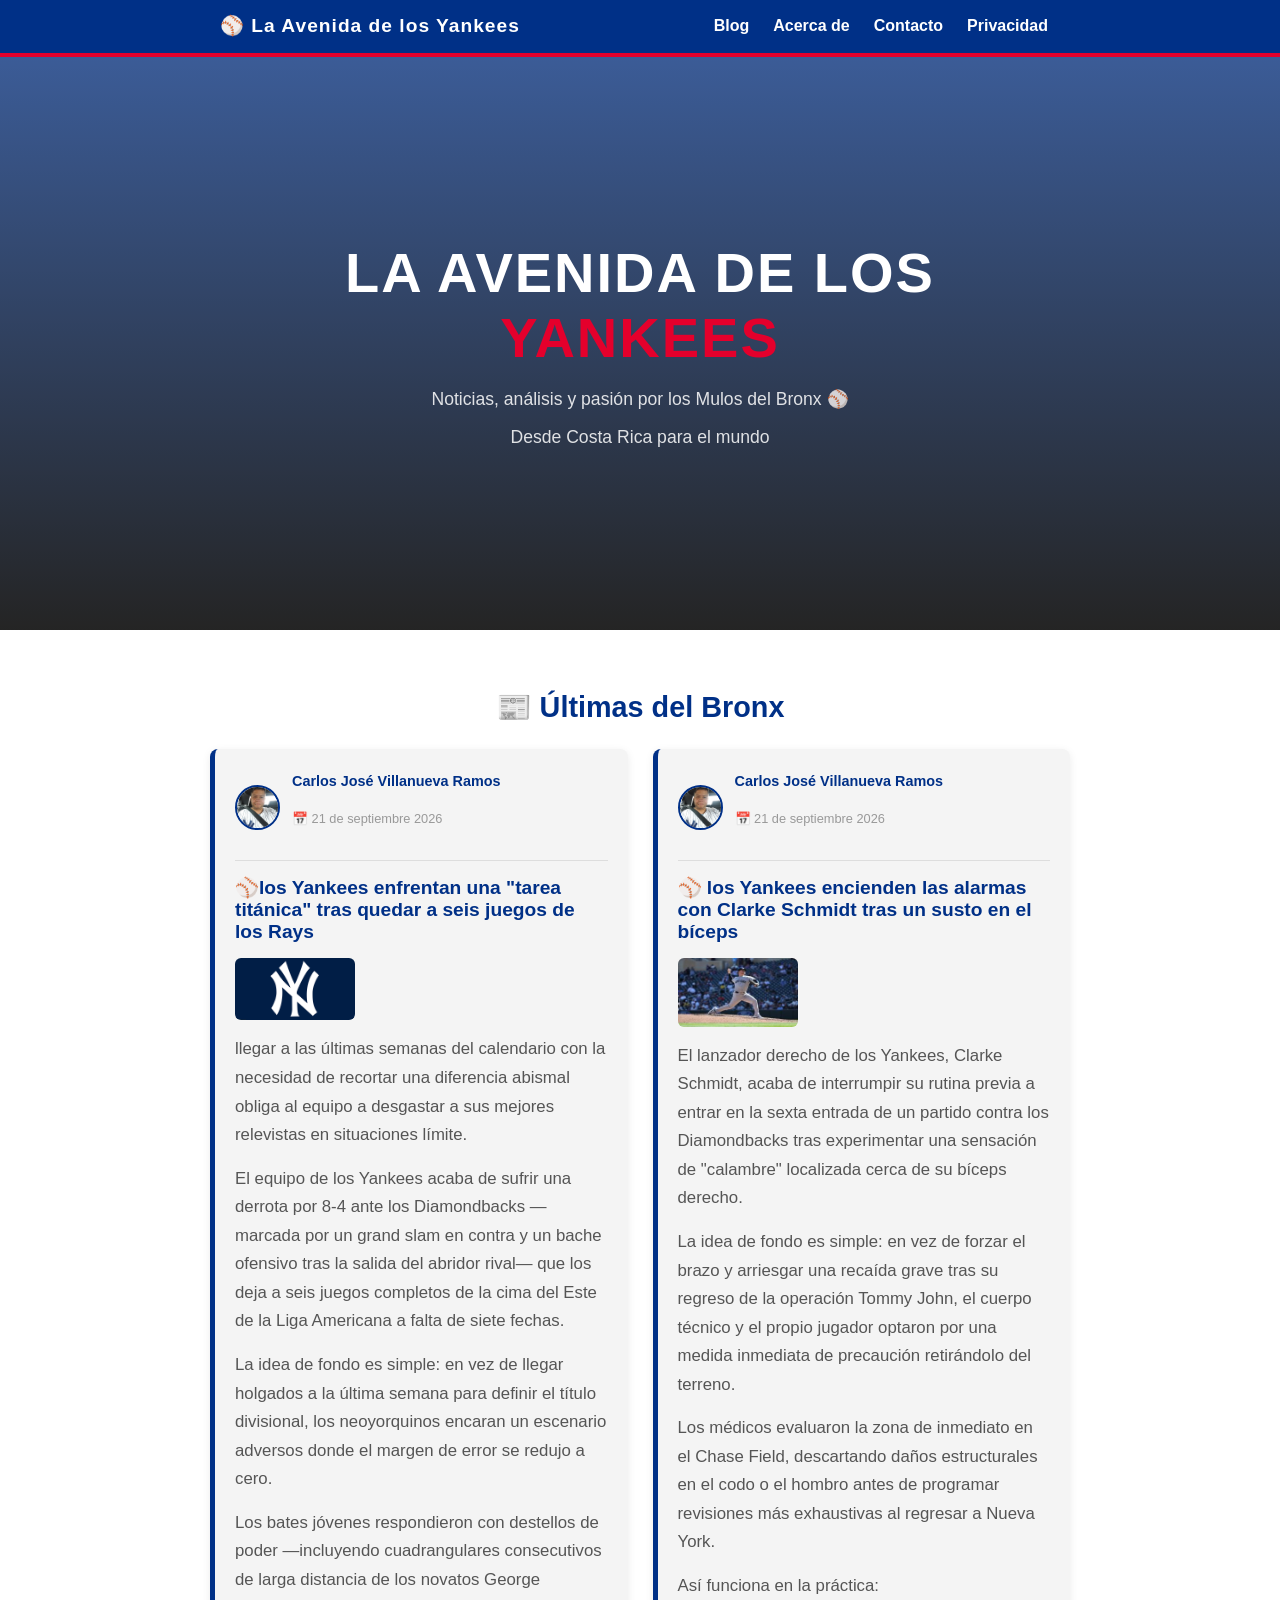
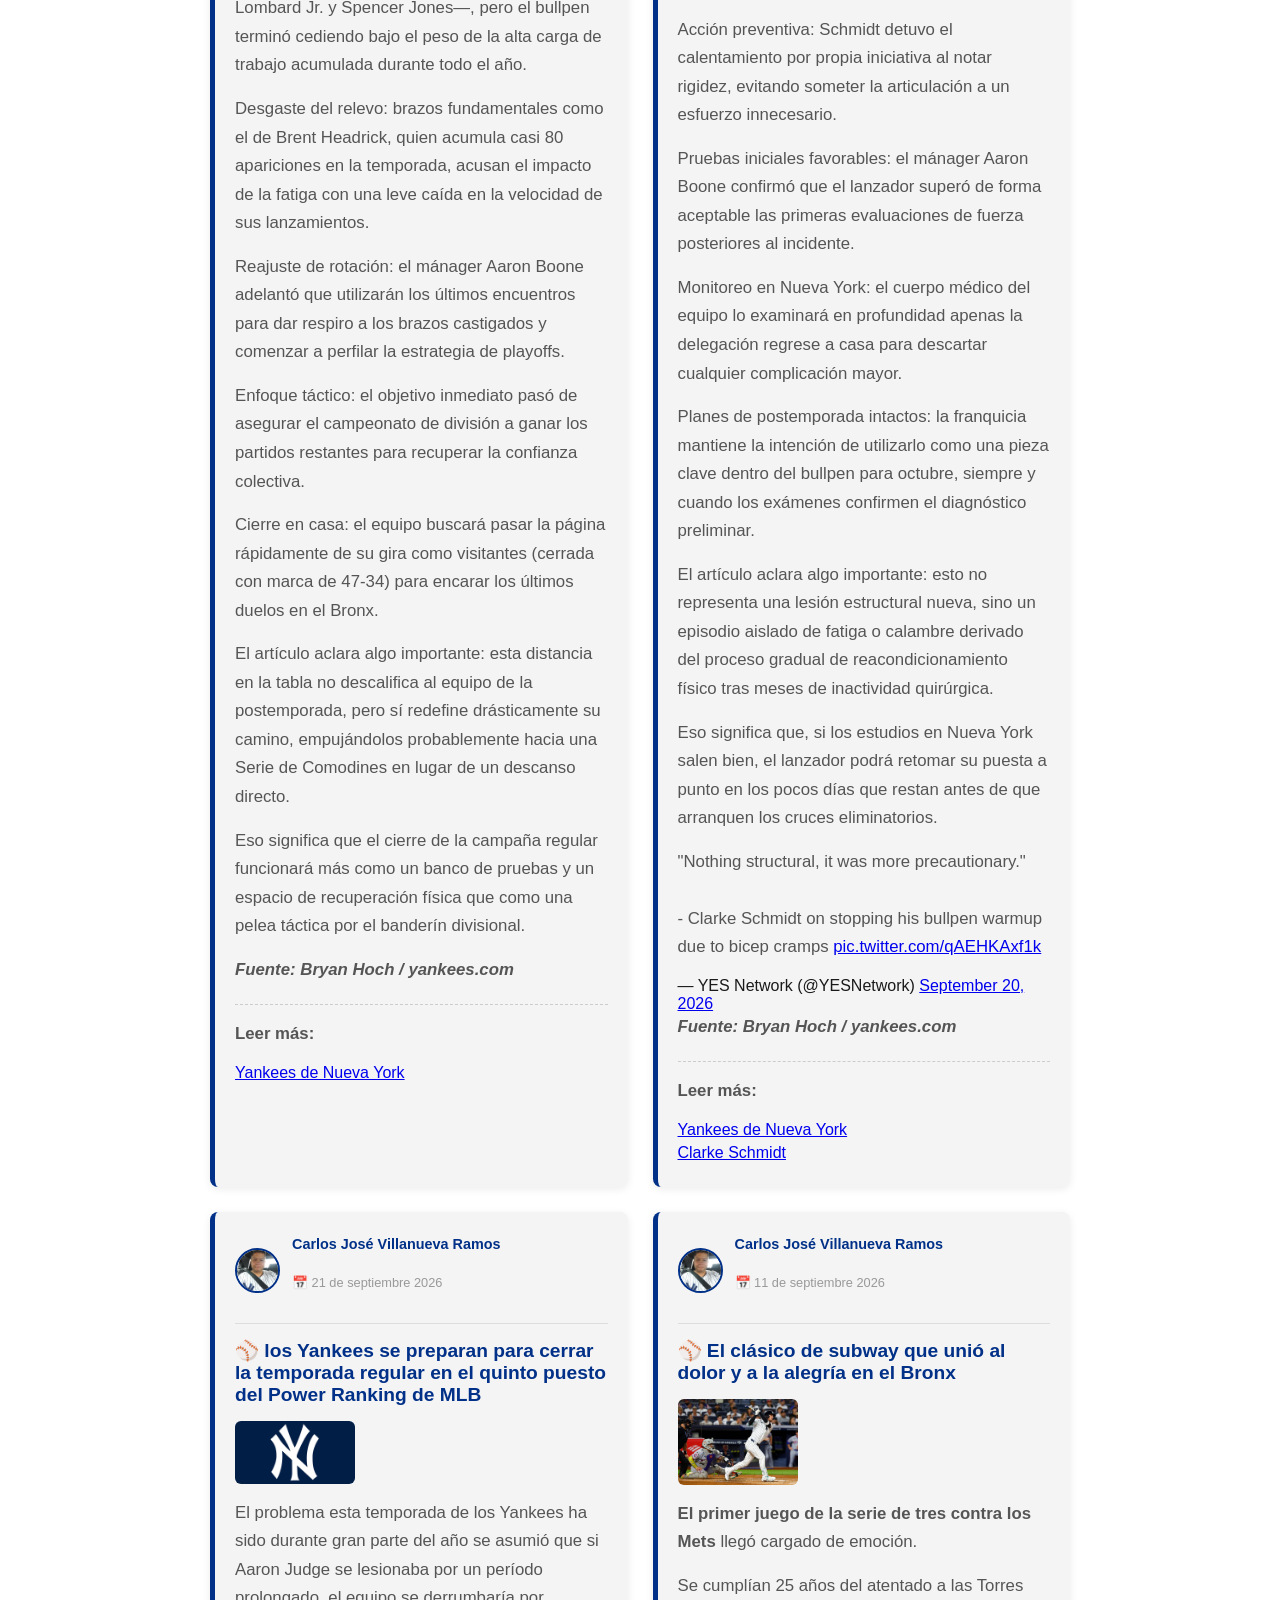
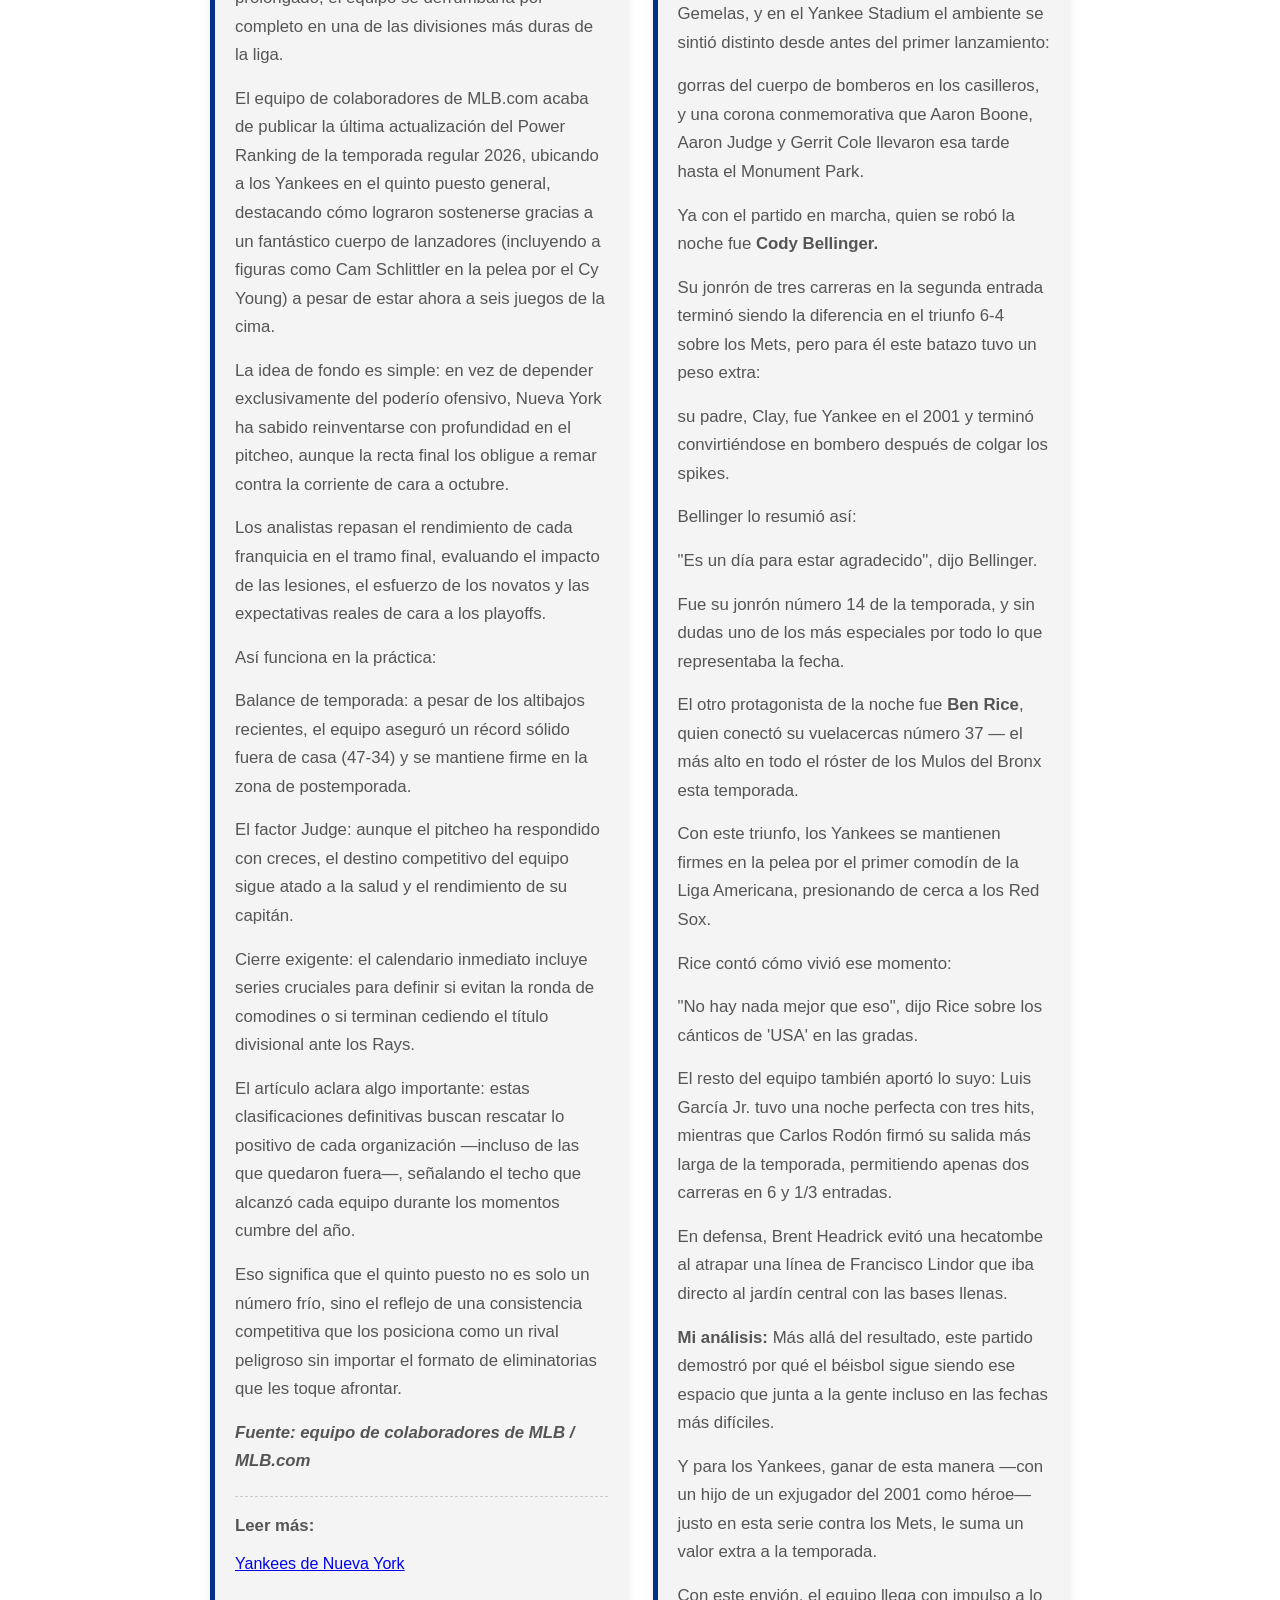
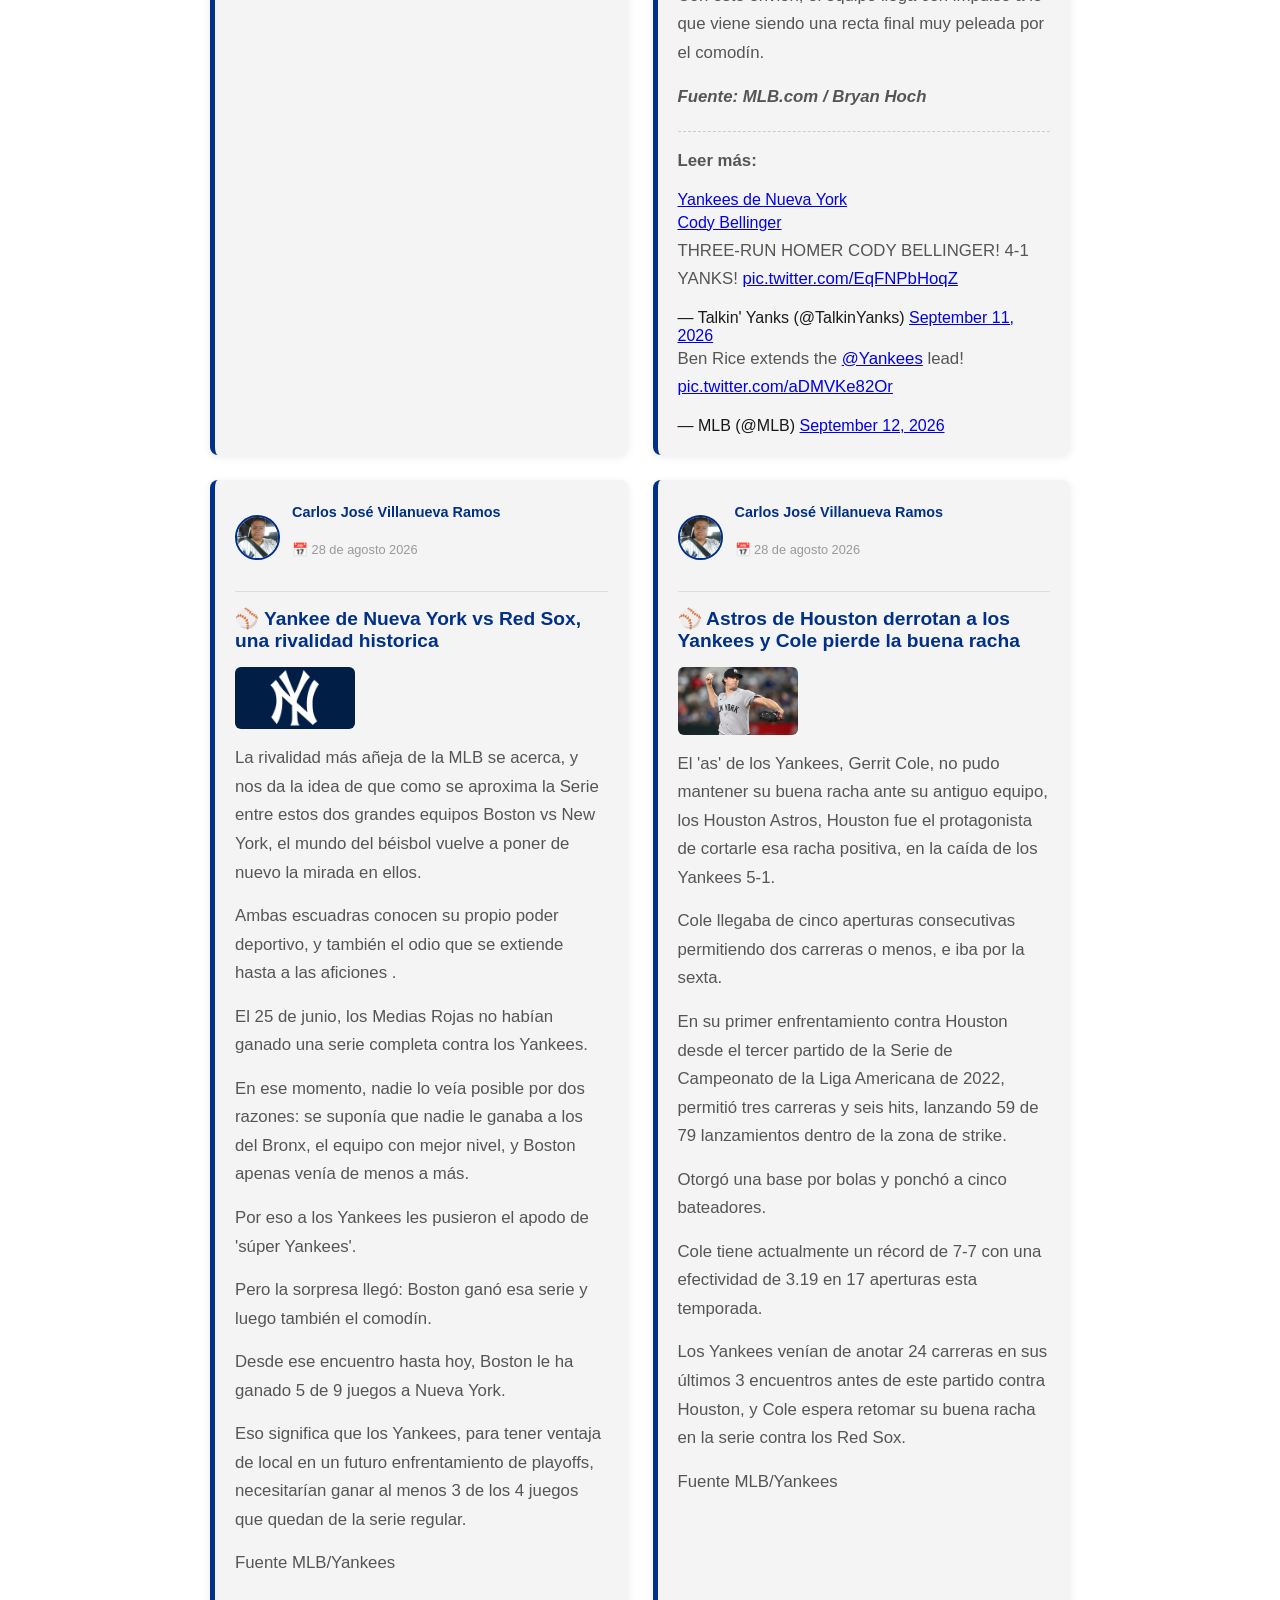
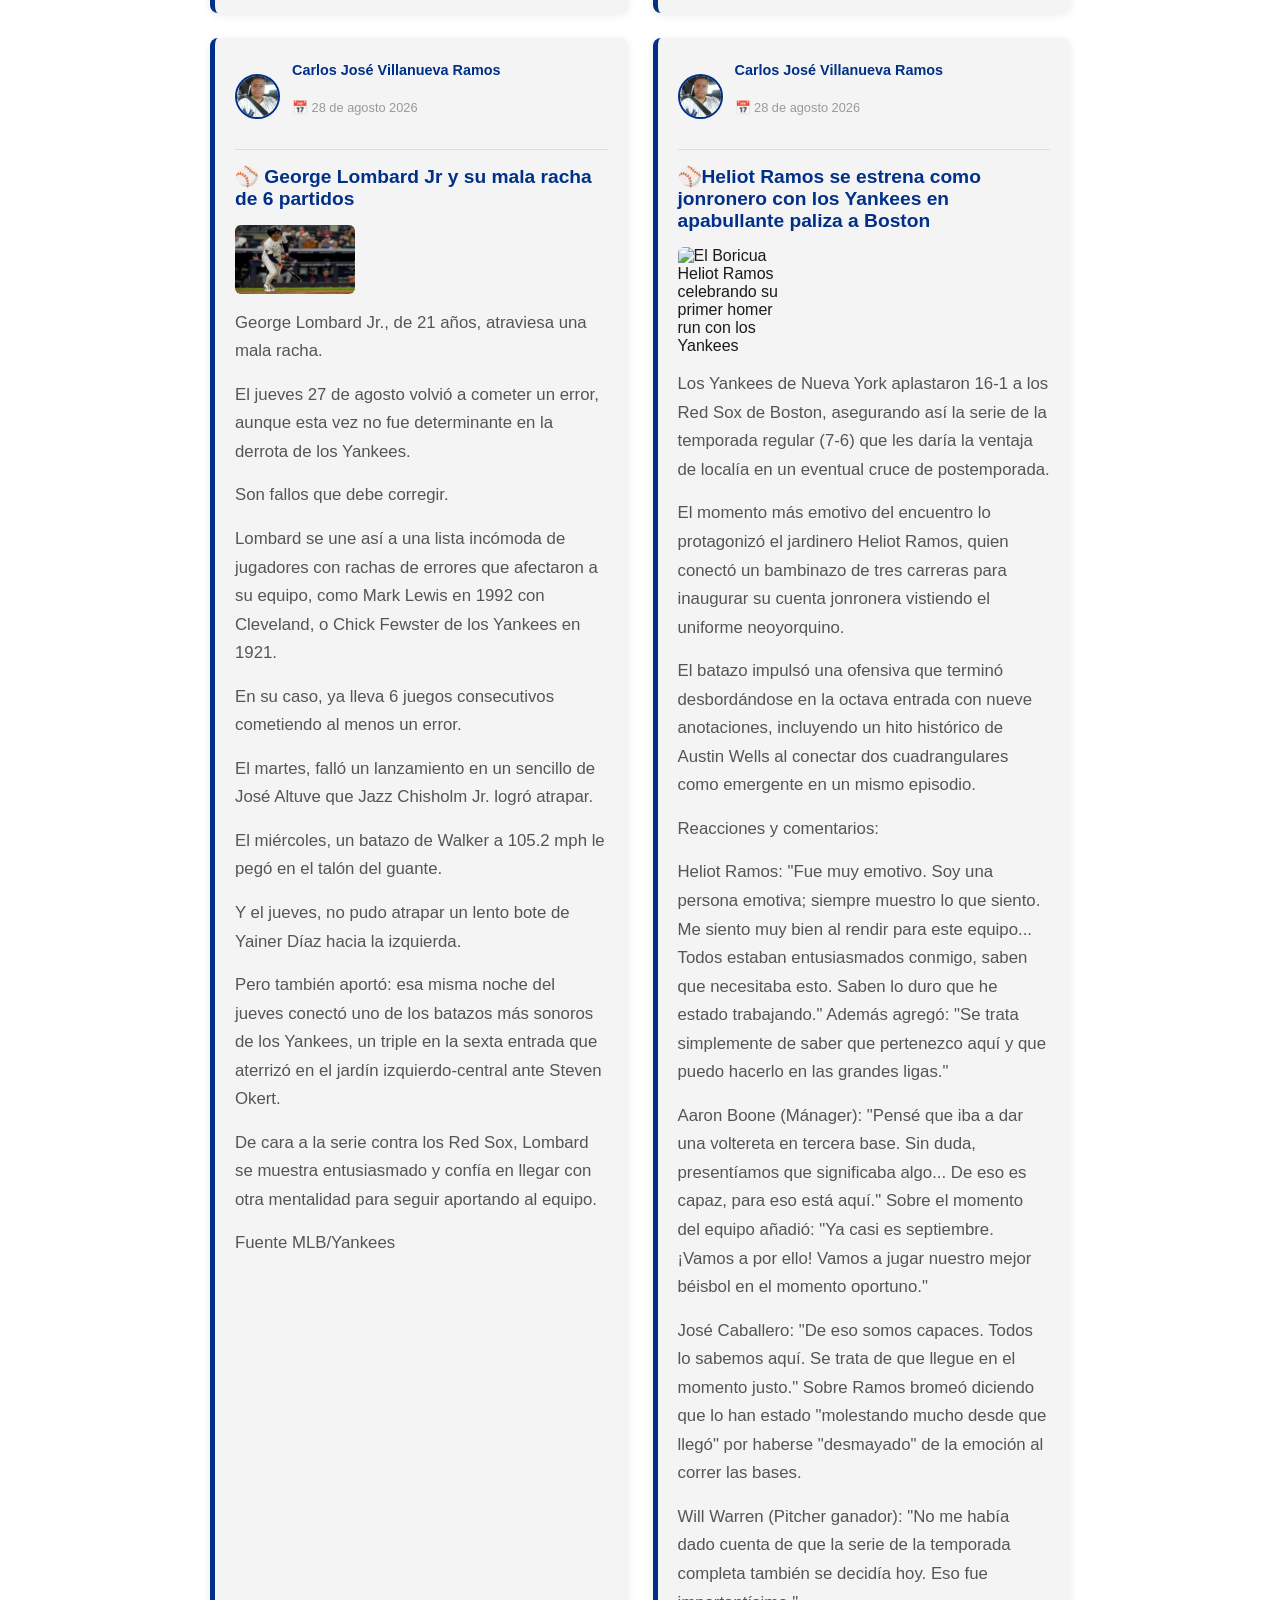
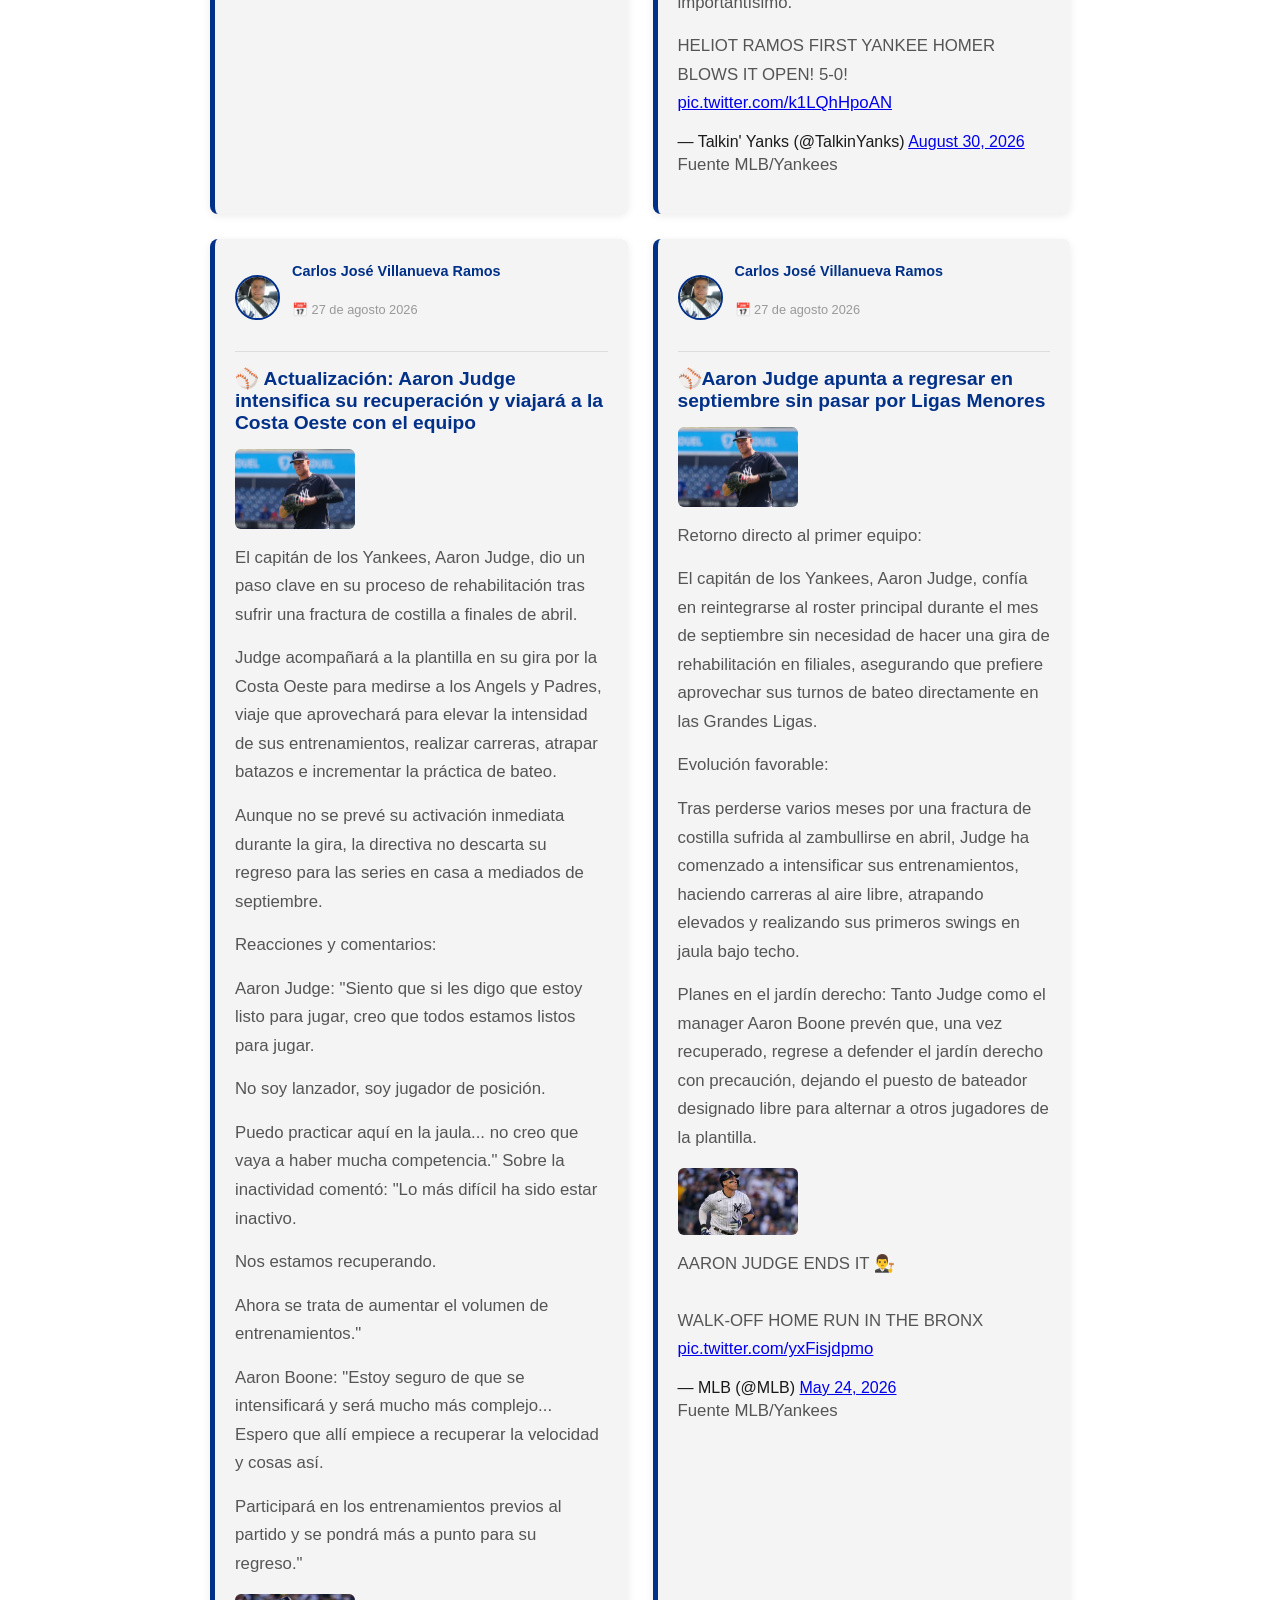
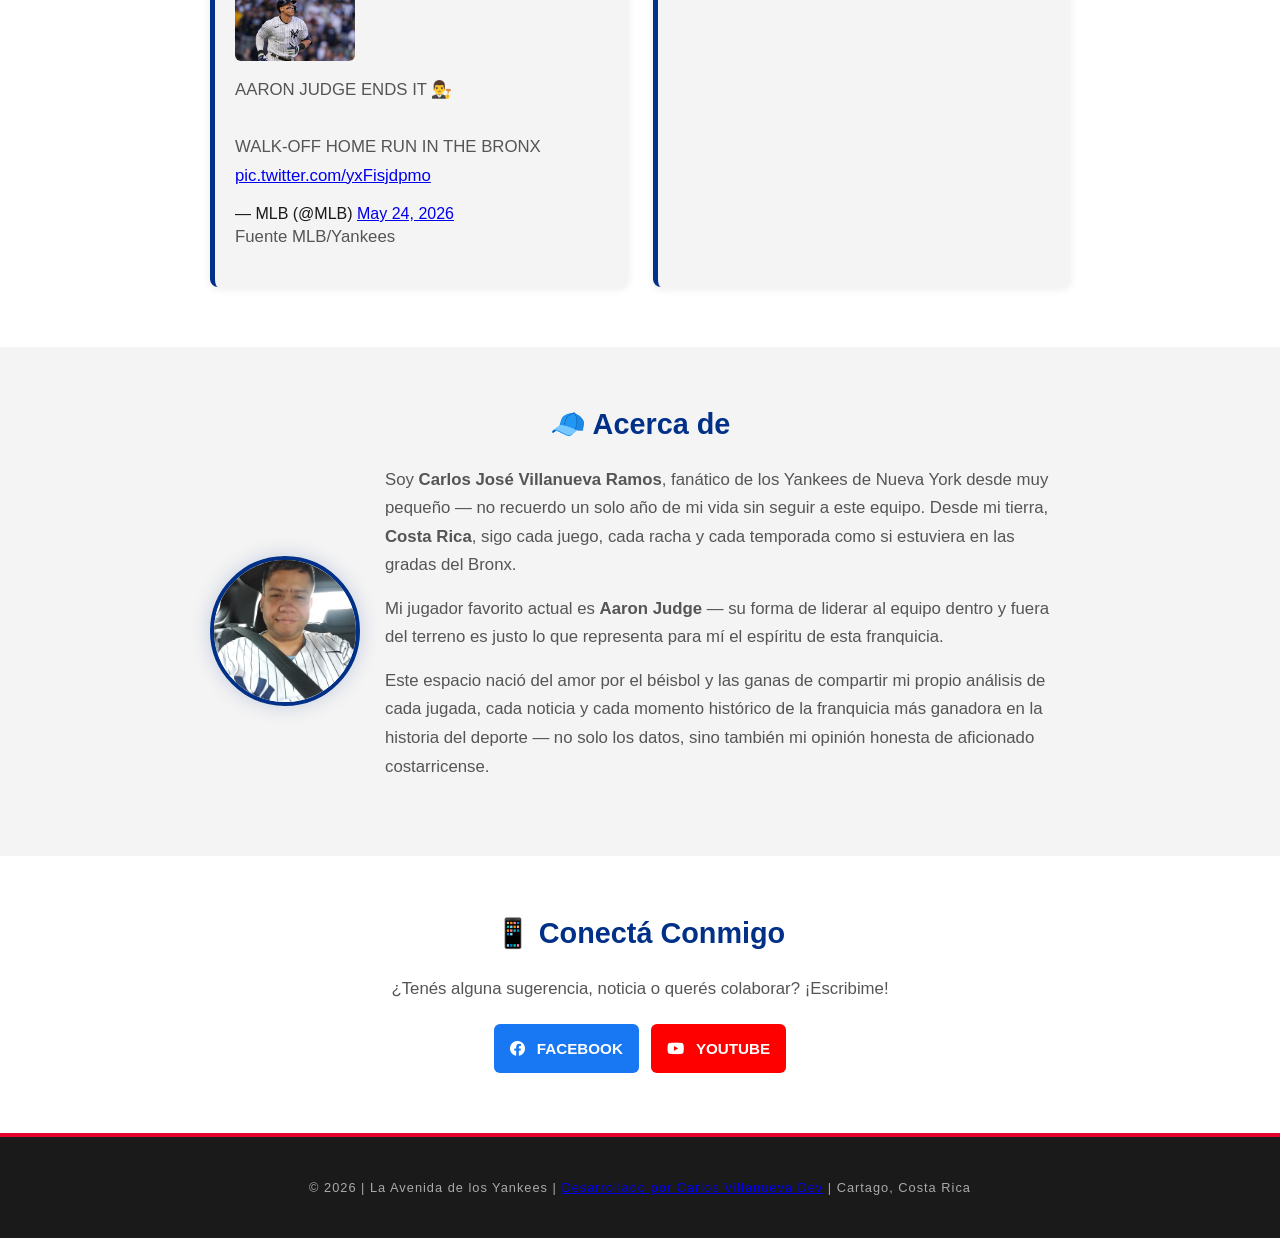
==== index.html @ 84e5440f "Nuevas actualizaciones Nuevas actualizaciones" ====
<!DOCTYPE html>
<html lang="es">
<head>
    <meta charset="UTF-8">
    <meta name="viewport" content="width=device-width, initial-scale=1.0">
    <meta name="description" content="Noticias, análisis y pasión por los New York Yankees desde Costa Rica.">
    <meta name="author" content="Carlos José Villanueva Ramos">
    <meta name="keywords" content="Yankees, MLB, Béisbol, Noticias Yankees, Bronx">
    <meta property="og:title" content="La Avenida de los Yankees">
    <meta property="og:description" content="Noticias y análisis de los Mulos del Bronx desde Costa Rica.">
    <meta property="og:image" content="https://carlosvillaramos.github.io/La-avenida-de-los-Yankees/Carlos-Developer-Yankees.png">
    <meta property="og:url" content="https://carlosvillaramos.github.io/La-avenida-de-los-Yankees/">
    <meta property="og:type" content="website">
    <title>La Avenida de los Yankees | Inicio</title>
    <link rel="stylesheet" href="https://cdnjs.cloudflare.com/ajax/libs/font-awesome/6.0.0/css/all.min.css">
    <link rel="stylesheet" href="style.css">

<!-- Anuncio Adsterra - Native Banner -->
<script src="https://pl31439501.profitableratecpmnetwork.com/4c/ff/21/4cff215564959deefbad7e484f0b04eb.js"></script>
</head>
<body>

    <header>
        <div class="container">
            <p class="logo">⚾ La Avenida de los Yankees</p>
            <nav>
                <a href="#blog">Blog</a>
                <a href="#acerca">Acerca de</a>
                <a href="#contacto">Contacto</a>
                <a href="privacidad.html">Privacidad</a>
            </nav>
        </div>
    </header>

    <section id="hero">
        <div class="hero-overlay">
            <div class="container">
                <h1>La Avenida de los <span class="acento">Yankees</span></h1>
                <p class="subtitulo">Noticias, análisis y pasión por los Mulos del Bronx ⚾</p>
                <p class="subtitulo">Desde Costa Rica para el mundo</p>
            </div>
        </div>
    </section>

    <section id="blog">
    <div class="container">
        <h2>📰 Últimas del Bronx</h2>
        <div class="blog-grid">



            <article class="blog-card">
           <div class="autor">
            <img src="Carlos-Developer-Yankees.png" alt="Carlos Villanueva" class="autor-foto">
            <div>
                <p class="autor-nombre">Carlos José Villanueva Ramos</p>
                <p class="autor-fecha">📅 21 de septiembre 2026</p>
            </div>
           </div>
           <h3>⚾los Yankees enfrentan una "tarea titánica" tras quedar a seis juegos de los Rays</h3>
           <img src="new-york-yankees.jpg" alt="Logo de los New York Yankees" class="noticia-img-chica">
           <p>llegar a las últimas semanas del calendario con la necesidad de recortar una diferencia abismal obliga al equipo a desgastar a sus mejores relevistas en situaciones límite.</p>
           <p>El equipo de los Yankees acaba de sufrir una derrota por 8-4 ante los Diamondbacks —marcada por un grand slam en contra y un bache ofensivo tras la salida del abridor rival— que los deja a seis juegos completos de la cima del Este de la Liga Americana a falta de siete fechas.</p>
           <p>La idea de fondo es simple: en vez de llegar holgados a la última semana para definir el título divisional, los neoyorquinos encaran un escenario adversos donde el margen de error se redujo a cero.</p>
           <p>Los bates jóvenes respondieron con destellos de poder —incluyendo cuadrangulares consecutivos de larga distancia de los novatos George Lombard Jr. y Spencer Jones—, pero el bullpen terminó cediendo bajo el peso de la alta carga de trabajo acumulada durante todo el año.</p>
           <p>Desgaste del relevo: brazos fundamentales como el de Brent Headrick, quien acumula casi 80 apariciones en la temporada, acusan el impacto de la fatiga con una leve caída en la velocidad de sus lanzamientos.</p>
           <p>Reajuste de rotación: el mánager Aaron Boone adelantó que utilizarán los últimos encuentros para dar respiro a los brazos castigados y comenzar a perfilar la estrategia de playoffs.</p>
           <p>Enfoque táctico: el objetivo inmediato pasó de asegurar el campeonato de división a ganar los partidos restantes para recuperar la confianza colectiva.</p>
           <p>Cierre en casa: el equipo buscará pasar la página rápidamente de su gira como visitantes (cerrada con marca de 47-34) para encarar los últimos duelos en el Bronx.</p>
           <p>El artículo aclara algo importante: esta distancia en la tabla no descalifica al equipo de la postemporada, pero sí redefine drásticamente su camino, empujándolos probablemente hacia una Serie de Comodines en lugar de un descanso directo.</p>
           <p>Eso significa que el cierre de la campaña regular funcionará más como un banco de pruebas y un espacio de recuperación física que como una pelea táctica por el banderín divisional.</p>
           <p><strong><em>Fuente: Bryan Hoch  / yankees.com</em></strong></p>
           <div class="enlaces-relacionados">
           <p><strong>Leer más:</strong></p>
          <ul>
            <li><a href="https://www.mlb.com/yankees/news/" target="_blank" rel="noopener noreferrer">Yankees de Nueva York</a></li>
        </ul>
        </div>
        
         </article>



         <article class="blog-card">
           <div class="autor">
            <img src="Carlos-Developer-Yankees.png" alt="Carlos Villanueva" class="autor-foto">
            <div>
                <p class="autor-nombre">Carlos José Villanueva Ramos</p>
                <p class="autor-fecha">📅 21 de septiembre 2026</p>
            </div>
           </div>
           <h3>⚾ los Yankees encienden las alarmas con Clarke Schmidt tras un susto en el bíceps</h3>
           <img src="Clarke-Schmidt.jpg" alt="Clarke Schmidt jugador de los New York Yankees" class="noticia-img-chica">
           <p>El lanzador derecho de los Yankees, Clarke Schmidt, acaba de interrumpir su rutina previa a entrar en la sexta entrada de un partido contra los Diamondbacks tras experimentar una sensación de "calambre" localizada cerca de su bíceps derecho.</p>
           <p>La idea de fondo es simple: en vez de forzar el brazo y arriesgar una recaída grave tras su regreso de la operación Tommy John, el cuerpo técnico y el propio jugador optaron por una medida inmediata de precaución retirándolo del terreno.</p>
           <p>Los médicos evaluaron la zona de inmediato en el Chase Field, descartando daños estructurales en el codo o el hombro antes de programar revisiones más exhaustivas al regresar a Nueva York.</p>
           <p>Así funciona en la práctica:</p>
           <p>Acción preventiva: Schmidt detuvo el calentamiento por propia iniciativa al notar rigidez, evitando someter la articulación a un esfuerzo innecesario.</p>
           <p>Pruebas iniciales favorables: el mánager Aaron Boone confirmó que el lanzador superó de forma aceptable las primeras evaluaciones de fuerza posteriores al incidente.</p>
           <p>Monitoreo en Nueva York: el cuerpo médico del equipo lo examinará en profundidad apenas la delegación regrese a casa para descartar cualquier complicación mayor.</p>
           <p>Planes de postemporada intactos: la franquicia mantiene la intención de utilizarlo como una pieza clave dentro del bullpen para octubre, siempre y cuando los exámenes confirmen el diagnóstico preliminar.</p>
           <p>El artículo aclara algo importante: esto no representa una lesión estructural nueva, sino un episodio aislado de fatiga o calambre derivado del proceso gradual de reacondicionamiento físico tras meses de inactividad quirúrgica.</p>
           <p>Eso significa que, si los estudios en Nueva York salen bien, el lanzador podrá retomar su puesta a punto en los pocos días que restan antes de que arranquen los cruces eliminatorios.</p>
           <blockquote class="twitter-tweet"><p lang="en" dir="ltr">&quot;Nothing structural, it was more precautionary.&quot;<br><br>- Clarke Schmidt on stopping his bullpen warmup due to bicep cramps <a href="https://t.co/qAEHKAxf1k">pic.twitter.com/qAEHKAxf1k</a></p>&mdash; YES Network (@YESNetwork) <a href="https://x.com/YESNetwork/status/2101813578294517925?ref_src=twsrc%5Etfw">September 20, 2026</a></blockquote> <script async src="https://platform.x.com/widgets.js" charset="utf-8"></script>
           <p><strong><em>Fuente: Bryan Hoch  / yankees.com</em></strong></p>
           <div class="enlaces-relacionados">
           <p><strong>Leer más:</strong></p>
          <ul>
            <li><a href="https://www.mlb.com/yankees/news/" target="_blank" rel="noopener noreferrer">Yankees de Nueva York</a></li>
            <li><a href="https://www.mlb.com/player/clarke-schmidt-657376" target="_blank" rel="noopener noreferrer">Clarke Schmidt</a></li>
        </ul>
        </div>
        
         </article>

<article class="blog-card">
           <div class="autor">
            <img src="Carlos-Developer-Yankees.png" alt="Carlos Villanueva" class="autor-foto">
            <div>
                <p class="autor-nombre">Carlos José Villanueva Ramos</p>
                <p class="autor-fecha">📅 21 de septiembre 2026</p>
            </div>
           </div>
           <h3>⚾ los Yankees se preparan para cerrar la temporada regular en el quinto puesto del Power Ranking de MLB</h3>
           <img src="new-york-yankees.jpg" alt="New York Yankees" class="noticia-img-chica">
           <p>El problema esta temporada de los Yankees ha sido durante gran parte del año se asumió que si Aaron Judge se lesionaba por un período prolongado, el equipo se derrumbaría por completo en una de las divisiones más duras de la liga.</p>
           <p>El equipo de colaboradores de MLB.com acaba de publicar la última actualización del Power Ranking de la temporada regular 2026, ubicando a los Yankees en el quinto puesto general, destacando cómo lograron sostenerse gracias a un fantástico cuerpo de lanzadores (incluyendo a figuras como Cam Schlittler en la pelea por el Cy Young) a pesar de estar ahora a seis juegos de la cima.</p>
           <p>La idea de fondo es simple: en vez de depender exclusivamente del poderío ofensivo, Nueva York ha sabido reinventarse con profundidad en el pitcheo, aunque la recta final los obligue a remar contra la corriente de cara a octubre.</p>
           <p>Los analistas repasan el rendimiento de cada franquicia en el tramo final, evaluando el impacto de las lesiones, el esfuerzo de los novatos y las expectativas reales de cara a los playoffs.</p>
           <p>Así funciona en la práctica:</p>
           <p>Balance de temporada: a pesar de los altibajos recientes, el equipo aseguró un récord sólido fuera de casa (47-34) y se mantiene firme en la zona de postemporada.</p>
           <p>El factor Judge: aunque el pitcheo ha respondido con creces, el destino competitivo del equipo sigue atado a la salud y el rendimiento de su capitán.</p>
           <p>Cierre exigente: el calendario inmediato incluye series cruciales para definir si evitan la ronda de comodines o si terminan cediendo el título divisional ante los Rays.</p>
           <p>El artículo aclara algo importante: estas clasificaciones definitivas buscan rescatar lo positivo de cada organización —incluso de las que quedaron fuera—, señalando el techo que alcanzó cada equipo durante los momentos cumbre del año.</p>
           <p>Eso significa que el quinto puesto no es solo un número frío, sino el reflejo de una consistencia competitiva que los posiciona como un rival peligroso sin importar el formato de eliminatorias que les toque afrontar.</p>
           <p><strong><em>Fuente: equipo de colaboradores de MLB / MLB.com</em></strong></p>
           <div class="enlaces-relacionados">
           <p><strong>Leer más:</strong></p>
          <ul>
            <li><a href="https://www.mlb.com/yankees/news/" target="_blank" rel="noopener noreferrer">Yankees de Nueva York</a></li>
        </ul>
        </div>
        
         </article>




         <article class="blog-card">
           <div class="autor">
            <img src="Carlos-Developer-Yankees.png" alt="Carlos Villanueva" class="autor-foto">
            <div>
                <p class="autor-nombre">Carlos José Villanueva Ramos</p>
                <p class="autor-fecha">📅 11 de septiembre 2026</p>
            </div>
           </div>
           <h3>⚾ El clásico de subway que unió al dolor y a la alegría en el Bronx</h3>
           <img src="Cody-Bellinger-Yankees-de-Nueva-York.jpg" alt="Cody Bellinger Yankees de Nueva York" class="noticia-img-chica">
           <p><strong>El primer juego de la serie de tres contra los Mets</strong> llegó cargado de emoción.</p> 
           <p>Se cumplían 25 años del atentado a las Torres Gemelas, y en el Yankee Stadium el ambiente se sintió distinto desde antes del primer lanzamiento:</p> 
           <p>gorras del cuerpo de bomberos en los casilleros, y una corona conmemorativa que Aaron Boone, Aaron Judge y Gerrit Cole llevaron esa tarde hasta el Monument Park.</p>
           <p>Ya con el partido en marcha, quien se robó la noche fue <strong>Cody Bellinger.</strong></p> <p>Su jonrón de tres carreras en la segunda entrada terminó siendo la diferencia en el triunfo 6-4 sobre los Mets, pero para él este batazo tuvo un peso extra:</p> <p>su padre, Clay, fue Yankee en el 2001 y terminó convirtiéndose en bombero después de colgar los spikes.</p> 
           <p>Bellinger lo resumió así:</p>
           <p>"Es un día para estar agradecido", dijo Bellinger.</p>
           <p>Fue su jonrón número 14 de la temporada, y sin dudas uno de los más especiales por todo lo que representaba la fecha.</p>
           <p>El otro protagonista de la noche fue <strong>Ben Rice</strong>, quien conectó su vuelacercas número 37 — el más alto en todo el róster de los Mulos del Bronx esta temporada.</p> <p>Con este triunfo, los Yankees se mantienen firmes en la pelea por el primer comodín de la Liga Americana, presionando de cerca a los Red Sox.</p> 
           <p>Rice contó cómo vivió ese momento:</p>
           <p>"No hay nada mejor que eso", dijo Rice sobre los cánticos de 'USA' en las gradas.</p>
           <p>El resto del equipo también aportó lo suyo: Luis García Jr. tuvo una noche perfecta con tres hits, mientras que Carlos Rodón firmó su salida más larga de la temporada, permitiendo apenas dos carreras en 6 y 1/3 entradas.</p> 
           <p>En defensa, Brent Headrick evitó una hecatombe al atrapar una línea de Francisco Lindor que iba directo al jardín central con las bases llenas.</p>
           <p><strong>Mi análisis:</strong> Más allá del resultado, este partido demostró por qué el béisbol sigue siendo ese espacio que junta a la gente incluso en las fechas más difíciles.</p> <p>Y para los Yankees, ganar de esta manera —con un hijo de un exjugador del 2001 como héroe— justo en esta serie contra los Mets, le suma un valor extra a la temporada.</p>
           <p>Con este envión, el equipo llega con impulso a lo que viene siendo una recta final muy peleada por el comodín.</p>
           <p><strong><em>Fuente: MLB.com / Bryan Hoch</em></strong></p>
           <div class="enlaces-relacionados">
           <p><strong>Leer más:</strong></p>
          <ul>
            <li><a href="https://www.mlb.com/yankees/news" target="_blank" rel="noopener noreferrer">Yankees de Nueva York</a></li>
            <li><a href="https://www.mlb.com/player/641355" target="_blank" rel="noopener noreferrer">Cody Bellinger</a></li>
         </ul>
        </div>
        <blockquote class="twitter-tweet"><p lang="en" dir="ltr">THREE-RUN HOMER CODY BELLINGER! 4-1 YANKS! <a href="https://t.co/EqFNPbHoqZ">pic.twitter.com/EqFNPbHoqZ</a></p>&mdash; Talkin&#39; Yanks (@TalkinYanks) <a href="https://x.com/TalkinYanks/status/2098558985372578213?ref_src=twsrc%5Etfw">September 11, 2026</a></blockquote> <script async src="https://platform.x.com/widgets.js" charset="utf-8"></script>
        <blockquote class="twitter-tweet"><p lang="en" dir="ltr">Ben Rice extends the <a href="https://x.com/Yankees?ref_src=twsrc%5Etfw">@Yankees</a> lead! <a href="https://t.co/aDMVKe82Or">pic.twitter.com/aDMVKe82Or</a></p>&mdash; MLB (@MLB) <a href="https://x.com/MLB/status/2098569701173367045?ref_src=twsrc%5Etfw">September 12, 2026</a></blockquote> <script async src="https://platform.x.com/widgets.js" charset="utf-8"></script>
         </article>


             
            <article class="blog-card">
                <div class="autor">
                    <img src="Carlos-Developer-Yankees.png" alt="Carlos Villanueva" class="autor-foto">
                    <div>
                        <p class="autor-nombre">Carlos José Villanueva Ramos</p>
                        <p class="autor-fecha">📅 28 de agosto 2026</p>
                    </div>
                </div>
                <h3>⚾ Yankee de Nueva York vs Red Sox, una rivalidad historica</h3>
                <img src="new-york-yankees.jpg" alt="New York Yankees" class="noticia-img-chica">
                <p>La rivalidad más añeja de la MLB se acerca, y nos da la idea de que como se aproxima la Serie entre estos dos grandes equipos Boston vs New York, el mundo del béisbol vuelve a poner de nuevo la mirada en ellos.</p> 
                <p>Ambas escuadras conocen su propio poder deportivo, y también el odio que se extiende hasta a las aficiones .</p> 
                <p>El 25 de junio, los Medias Rojas no habían ganado una serie completa contra los Yankees.</p> 
                <p>En ese momento, nadie lo veía posible por dos razones: se suponía que nadie le ganaba a los del Bronx, el equipo con mejor nivel, y Boston apenas venía de menos a más.</p> 
                <p>Por eso a los Yankees les pusieron el apodo de 'súper Yankees'.</p> 
                <p>Pero la sorpresa llegó: Boston ganó esa serie y luego también el comodín.</p> 
                <p>Desde ese encuentro hasta hoy, Boston le ha ganado 5 de 9 juegos a Nueva York.</p> 
                <p>Eso significa que los Yankees, para tener ventaja de local en un futuro enfrentamiento de playoffs, necesitarían ganar al menos 3 de los 4 juegos que quedan de la serie regular.</p>
                <p>Fuente MLB/Yankees</p>

            </article>


            
           <article class="blog-card">
                <div class="autor">
                    <img src="Carlos-Developer-Yankees.png" alt="Carlos Villanueva" class="autor-foto">
                    <div>
                        <p class="autor-nombre">Carlos José Villanueva Ramos</p>
                        <p class="autor-fecha">📅 28 de agosto 2026</p>
                    </div>
                </div>
                <h3>⚾ Astros de Houston derrotan a los Yankees y Cole pierde la buena racha</h3>
                <img src="Gerrit-Cole-jugador-de-los-Yankees-de-Nueva-York.jpg" alt="Gerrit-Cole-jugador-de-los-Yankees-de-Nueva-York." class="noticia-img-chica">
                <p>El 'as' de los Yankees, Gerrit Cole, no pudo mantener su buena racha ante su antiguo equipo, los Houston Astros, Houston fue el protagonista de cortarle esa racha positiva, en la caída de los Yankees 5-1.</p> 
                <p>Cole llegaba de cinco aperturas consecutivas permitiendo dos carreras o menos, e iba por la sexta.</p> 
                <p>En su primer enfrentamiento contra Houston desde el tercer partido de la Serie de Campeonato de la Liga Americana de 2022, permitió tres carreras y seis hits, lanzando 59 de 79 lanzamientos dentro de la zona de strike.</p> 
                <p>Otorgó una base por bolas y ponchó a cinco bateadores.</p> 
                <p>Cole tiene actualmente un récord de 7-7 con una efectividad de 3.19 en 17 aperturas esta temporada.</p> 
                <p>Los Yankees venían de anotar 24 carreras en sus últimos 3 encuentros antes de este partido contra Houston, y Cole espera retomar su buena racha en la serie contra los Red Sox.</p>
                <p>Fuente MLB/Yankees</p>

            </article>

           
           <article class="blog-card">
                <div class="autor">
                    <img src="Carlos-Developer-Yankees.png" alt="Carlos Villanueva" class="autor-foto">
                    <div>
                        <p class="autor-nombre">Carlos José Villanueva Ramos</p>
                        <p class="autor-fecha">📅 28 de agosto 2026</p>
                    </div>
                </div>
                <h3>⚾ George Lombard Jr y su mala racha de 6 partidos</h3>
                <img src="George-Lombard-Jr-jugador-de-los-Yankees-de-Nueva-York.jpg" alt="George-Lombard-Jr-jugador-de-los-Yankees-de-Nueva-York." class="noticia-img-chica">
                <p>George Lombard Jr., de 21 años, atraviesa una mala racha.</p> 
                <p>El jueves 27 de agosto volvió a cometer un error, aunque esta vez no fue determinante en la derrota de los Yankees.</p> 
                <p>Son fallos que debe corregir.</p> 
                <p>Lombard se une así a una lista incómoda de jugadores con rachas de errores que afectaron a su equipo, como Mark Lewis en 1992 con Cleveland, o Chick Fewster de los Yankees en 1921.</p> 
                <p>En su caso, ya lleva 6 juegos consecutivos cometiendo al menos un error.</p> 
                <p>El martes, falló un lanzamiento en un sencillo de José Altuve que Jazz Chisholm Jr. logró atrapar.</p> 
                <p>El miércoles, un batazo de Walker a 105.2 mph le pegó en el talón del guante.</p> 
                <p>Y el jueves, no pudo atrapar un lento bote de Yainer Díaz hacia la izquierda.</p> 
                <p>Pero también aportó: esa misma noche del jueves conectó uno de los batazos más sonoros de los Yankees, un triple en la sexta entrada que aterrizó en el jardín izquierdo-central ante Steven Okert.</p> 
                <p>De cara a la serie contra los Red Sox, Lombard se muestra entusiasmado y confía en llegar con otra mentalidad para seguir aportando al equipo.</p>
                <p>Fuente MLB/Yankees</p>

            </article>

            <article class="blog-card">
                <div class="autor">
                    <img src="Carlos-Developer-Yankees.png" alt="Carlos Villanueva" class="autor-foto">
                    <div>
                        <p class="autor-nombre">Carlos José Villanueva Ramos</p>
                        <p class="autor-fecha">📅 28 de agosto 2026</p>
                    </div>
                </div>
                <h3>⚾Heliot Ramos se estrena como jonronero con los Yankees en apabullante paliza a Boston</h3>
                <img src="https://encrypted-tbn0.gstatic.com/images?q=tbn:ANd9GcT-Ah5s4vZXoAfs0xNvLmcvXe6UHhRIBQ9KWfKbC52TCYcyfGS_BadtfdEh&s=10" alt="El Boricua Heliot Ramos celebrando su primer homer run con los Yankees" class="noticia-img-chica">
                <p>Los Yankees de Nueva York aplastaron 16-1 a los Red Sox de Boston, asegurando así la serie de la temporada regular (7-6) que les daría la ventaja de localía en un eventual cruce de postemporada.</p> <p>El momento más emotivo del encuentro lo protagonizó el jardinero Heliot Ramos, quien conectó un bambinazo de tres carreras para inaugurar su cuenta jonronera vistiendo el uniforme neoyorquino.</p> <p>El batazo impulsó una ofensiva que terminó desbordándose en la octava entrada con nueve anotaciones, incluyendo un hito histórico de Austin Wells al conectar dos cuadrangulares como emergente en un mismo episodio.</p>

                <p>Reacciones y comentarios:</p>

                <p> Heliot Ramos: "Fue muy emotivo. Soy una persona emotiva; siempre muestro lo que siento. Me siento muy bien al rendir para este equipo... Todos estaban entusiasmados conmigo, saben que necesitaba esto. Saben lo duro que he estado trabajando." Además agregó: "Se trata simplemente de saber que pertenezco aquí y que puedo hacerlo en las grandes ligas."</p>

                <p>Aaron Boone (Mánager): "Pensé que iba a dar una voltereta en tercera base. Sin duda, presentíamos que significaba algo... De eso es capaz, para eso está aquí." Sobre el momento del equipo añadió: "Ya casi es septiembre. ¡Vamos a por ello! Vamos a jugar nuestro mejor béisbol en el momento oportuno."</p>

                <p>José Caballero: "De eso somos capaces. Todos lo sabemos aquí. Se trata de que llegue en el momento justo." Sobre Ramos bromeó diciendo que lo han estado "molestando mucho desde que llegó" por haberse "desmayado" de la emoción al correr las bases.</p>

                <p>Will Warren (Pitcher ganador): "No me había dado cuenta de que la serie de la temporada completa también se decidía hoy. Eso fue importantísimo."</p>
                
                <blockquote class="twitter-tweet"><p lang="en" dir="ltr">HELIOT RAMOS FIRST YANKEE HOMER BLOWS IT OPEN! 5-0! <a href="https://t.co/k1LQhHpoAN">pic.twitter.com/k1LQhHpoAN</a></p>&mdash; Talkin&#39; Yanks (@TalkinYanks) <a href="https://x.com/TalkinYanks/status/2094139372673093862?ref_src=twsrc%5Etfw">August 30, 2026</a></blockquote> <script async src="https://platform.x.com/widgets.js" charset="utf-8"></script>
                <p>Fuente MLB/Yankees</p>
            </article>

            <article class="blog-card">
                <div class="autor">
                    <img src="Carlos-Developer-Yankees.png" alt="Carlos Villanueva" class="autor-foto">
                    <div>
                        <p class="autor-nombre">Carlos José Villanueva Ramos</p>
                        <p class="autor-fecha">📅 27 de agosto 2026</p>
                    </div>
                </div>
                <h3>⚾ Actualización: Aaron Judge intensifica su recuperación y viajará a la Costa Oeste con el equipo</h3>
                <img src="Aaron-Judge-espera-salir-de-la-lesion.jpg" alt="Aaron Judge espera salir de la lesion" class="noticia-img-chica">
                <p>El capitán de los Yankees, Aaron Judge, dio un paso clave en su proceso de rehabilitación tras sufrir una fractura de costilla a finales de abril.</p> 
                <p>Judge acompañará a la plantilla en su gira por la Costa Oeste para medirse a los Angels y Padres, viaje que aprovechará para elevar la intensidad de sus entrenamientos, realizar carreras, atrapar batazos e incrementar la práctica de bateo.</p> 
                <p>Aunque no se prevé su activación inmediata durante la gira, la directiva no descarta su regreso para las series en casa a mediados de septiembre.</p>

                <p>Reacciones y comentarios:</p>

                <p>Aaron Judge: "Siento que si les digo que estoy listo para jugar, creo que todos estamos listos para jugar.</p> 
                <p>No soy lanzador, soy jugador de posición.</p> 
                <p>Puedo practicar aquí en la jaula... no creo que vaya a haber mucha competencia." Sobre la inactividad comentó: "Lo más difícil ha sido estar inactivo.</p> 
                <p>Nos estamos recuperando.</p> 
                <p>Ahora se trata de aumentar el volumen de entrenamientos."</p>

                <p>Aaron Boone: "Estoy seguro de que se intensificará y será mucho más complejo... Espero que allí empiece a recuperar la velocidad y cosas así.</p> 
                <p>Participará en los entrenamientos previos al partido y se pondrá más a punto para su regreso."</p>
                <img src="Aaron-Judge-jugador-de-los-Yankees-de-Nueva-York.jpg" alt="Aaron Judge jugador de los Yankees de Nueva York" class="noticia-img-chica">
                <blockquote class="twitter-tweet"><p lang="en" dir="ltr">AARON JUDGE ENDS IT 👨‍⚖️<br><br>WALK-OFF HOME RUN IN THE BRONX <a href="https://t.co/yxFisjdpmo">pic.twitter.com/yxFisjdpmo</a></p>&mdash; MLB (@MLB) <a href="https://x.com/MLB/status/2058637498398421471?ref_src=twsrc%5Etfw">May 24, 2026</a></blockquote> <script async src="https://platform.x.com/widgets.js" charset="utf-8"></script>
               <p>Fuente MLB/Yankees</p>
            </article>

         
         
        
         
         



         


            <article class="blog-card">
                <div class="autor">
                    <img src="Carlos-Developer-Yankees.png" alt="Carlos Villanueva" class="autor-foto">
                    <div>
                        <p class="autor-nombre">Carlos José Villanueva Ramos</p>
                        <p class="autor-fecha">📅 27 de agosto 2026</p>
                    </div>
                </div>
                <h3>⚾Aaron Judge apunta a regresar en septiembre sin pasar por Ligas Menores</h3>
                <img src="Aaron-Judge-espera-salir-de-la-lesion.jpg" alt="Aaron Judge espera salir de la lesion" class="noticia-img-chica">
                <p>Retorno directo al primer equipo:</p> <p>El capitán de los Yankees, Aaron Judge, confía en reintegrarse al roster principal durante el mes de septiembre sin necesidad de hacer una gira de rehabilitación en filiales, asegurando que prefiere aprovechar sus turnos de bateo directamente en las Grandes Ligas.</p>
                <p>Evolución favorable:</p> <p>Tras perderse varios meses por una fractura de costilla sufrida al zambullirse en abril, Judge ha comenzado a intensificar sus entrenamientos, haciendo carreras al aire libre, atrapando elevados y realizando sus primeros swings en jaula bajo techo.</p>
                <p>Planes en el jardín derecho: Tanto Judge como el manager Aaron Boone prevén que, una vez recuperado, regrese a defender el jardín derecho con precaución, dejando el puesto de bateador designado libre para alternar a otros jugadores de la plantilla.</p>
                <img src="Aaron-Judge-jugador-de-los-Yankees-de-Nueva-York.jpg" alt="Aaron Judge jugador de los Yankees de Nueva York" class="noticia-img-chica">
                <blockquote class="twitter-tweet"><p lang="en" dir="ltr">AARON JUDGE ENDS IT 👨‍⚖️<br><br>WALK-OFF HOME RUN IN THE BRONX <a href="https://t.co/yxFisjdpmo">pic.twitter.com/yxFisjdpmo</a></p>&mdash; MLB (@MLB) <a href="https://x.com/MLB/status/2058637498398421471?ref_src=twsrc%5Etfw">May 24, 2026</a></blockquote> <script async src="https://platform.x.com/widgets.js" charset="utf-8"></script>
                
                <p>Fuente MLB/Yankees</p>

            </article>

           


        </div>
    </div>
</section>
    <section id="acerca">
        <div class="container">
            <h2>🧢 Acerca de</h2>
            <div class="acerca-content">
                <img src="Carlos-Developer-Yankees.png" alt="Carlos Villanueva" class="acerca-foto">
                <div class="acerca-texto">
                    <p>Soy <strong>Carlos José Villanueva Ramos</strong>, fanático de los Yankees de Nueva York desde muy pequeño — no recuerdo un solo año de mi vida sin seguir a este equipo. Desde mi tierra, <strong>Costa Rica</strong>, sigo cada juego, cada racha y cada temporada como si estuviera en las gradas del Bronx.</p>
                    <p>Mi jugador favorito actual es <strong>Aaron Judge</strong> — su forma de liderar al equipo dentro y fuera del terreno es justo lo que representa para mí el espíritu de esta franquicia.</p>
                    <p>Este espacio nació del amor por el béisbol y las ganas de compartir mi propio análisis de cada jugada, cada noticia y cada momento histórico de la franquicia más ganadora en la historia del deporte — no solo los datos, sino también mi opinión honesta de aficionado costarricense.</p>
                </div>
            </div>
        </div>
    </section>

    <section id="contacto">
        <div class="container">
            <h2>📱 Conectá Conmigo</h2>
            <p>¿Tenés alguna sugerencia, noticia o querés colaborar? ¡Escribime!</p>
            <div class="redes-grid">
                <a href="https://www.facebook.com/profile.php?id=61586443767348" target="_blank" class="btn btn-facebook">
                    <i class="fab fa-facebook"></i> Facebook
                </a>
                <a href="https://youtube.com/@laavenidadelosyankees-s7u" target="_blank" class="btn btn-youtube">
                    <i class="fab fa-youtube"></i> YouTube
                </a>
            </div>
        </div>
    </section>

   <!-- Anuncio Adsterra - Native Banner -->
        <div class="anuncio-wrapper">
            <script async="async" data-cfasync="false" src="https://pl31393178.profitableratecpmnetwork.com/5204468fe968e75fcf1985ddda16cf6c/invoke.js"></script>
            <div id="container-5204468fe968e75fcf1985ddda16cf6c"></div>
        </div>

    <footer>
        <div class="container">
            <p>© 2026 | La Avenida de los Yankees | <a href="https://carlosvillaramos.github.io/Carlos-Villanueva-Dev/">Desarrollado por Carlos Villanueva Dev</a> | Cartago, Costa Rica</p>
        </div>
    </footer>


</body>
</html>
---- style.css ----
:root {
    --azul-yankees: #003087;
    --rojo-yankees: #E4002C;
    --negro: #1a1a1a;
    --blanco: #ffffff;
    --gris-claro: #f4f4f4;
    --gris-texto: #555;
}

* {
    box-sizing: border-box;
    margin: 0;
    padding: 0;
}

html {
    scroll-behavior: smooth;
}

body {
    font-family: 'Arial', sans-serif;
    background-color: var(--gris-claro);
    color: var(--negro);
    overflow-x: hidden;
}

h2 {
    font-size: 1.8em;
    margin-bottom: 25px;
    color: var(--azul-yankees);
    text-align: center;
}

h3 {
    color: var(--azul-yankees);
    margin-bottom: 10px;
}

p {
    font-size: 1.05em;
    line-height: 1.7;
    color: var(--gris-texto);
}

/* ========== CONTAINER ========== */
.container {
    max-width: 900px;
    margin: 0 auto;
    padding: 40px 20px;
}

/* ========== HEADER ========== */
header {
    background-color: var(--azul-yankees);
    border-bottom: 4px solid var(--rojo-yankees);
    width: 100%;
}

header .container {
    display: flex;
    flex-direction: column;
    align-items: center;
    padding: 15px 20px;
}

header .logo {
    font-size: 1.2em;
    font-weight: bold;
    color: var(--blanco);
    letter-spacing: 1px;
    margin-bottom: 10px;
}

header nav {
    display: flex;
    flex-direction: column;
    text-align: center;
    gap: 5px;
}

header a {
    text-decoration: none;
    color: var(--blanco);
    font-weight: bold;
    padding: 5px 12px;
    transition: 0.3s;
}

header a:hover {
    color: var(--rojo-yankees);
}

/* ========== HERO ========== */
#hero {
    background-image:
        linear-gradient(
            rgba(0, 48, 135, 0.75),
            rgba(0, 0, 0, 0.85)
        ),
        url("images.jpg");
    background-size: cover;
    background-position: center top;
    background-repeat: no-repeat;
    min-height: 60vh;
    display: flex;
    align-items: center;
}

.hero-overlay {
    width: 100%;
    text-align: center;
}

#hero h1 {
    font-size: 2.2em;
    color: var(--blanco);
    text-transform: uppercase;
    letter-spacing: 2px;
    margin-bottom: 15px;
}

.acento {
    color: var(--rojo-yankees);
}

.subtitulo {
    color: rgba(255,255,255,0.85);
    font-size: 1.1em;
    margin-bottom: 8px;
}

/* ========== BLOG ========== */
#blog {
    background-color: var(--blanco);
    padding: 20px 0;
}

.blog-grid {
    display: flex;
    flex-direction: column;
    gap: 25px;
}

.blog-card {
    background: var(--gris-claro);
    border-left: 5px solid var(--azul-yankees);
    border-radius: 8px;
    padding: 20px;
    box-shadow: 0 2px 8px rgba(0,0,0,0.08);
    transition: 0.3s;
}

.blog-card:hover {
    box-shadow: 0 4px 15px rgba(0,0,0,0.15);
    transform: translateY(-2px);
}

.blog-card h3 {
    font-size: 1.2em;
    margin-bottom: 10px;
}

.blog-card p {
    margin-bottom: 15px;
}

.autor {
    display: flex;
    align-items: center;
    gap: 12px;
    margin-bottom: 15px;
    padding-bottom: 15px;
    border-bottom: 1px solid #ddd;
}

.autor-foto {
    width: 45px;
    height: 45px;
    border-radius: 50%;
    object-fit: cover;
    border: 2px solid var(--azul-yankees);
}

.autor-nombre {
    font-weight: bold;
    color: var(--azul-yankees);
    font-size: 0.9em;
    margin: 0;
}

.autor-fecha {
    font-size: 0.8em;
    color: #999;
    margin: 0;
}

.btn-leer {
    display: inline-block;
    color: var(--rojo-yankees);
    font-weight: bold;
    text-decoration: none;
    transition: 0.3s;
}

.btn-leer:hover {
    color: var(--azul-yankees);
}

/* ========== ACERCA DE ========== */
#acerca {
    background-color: var(--gris-claro);
    padding: 20px 0;
}

.acerca-content {
    display: flex;
    flex-direction: column;
    align-items: center;
    gap: 25px;
    text-align: center;
}

.acerca-foto {
    width: 150px;
    height: 150px;
    border-radius: 50%;
    object-fit: cover;
    border: 4px solid var(--azul-yankees);
    box-shadow: 0 0 20px rgba(0,48,135,0.2);
}

.acerca-texto p {
    margin-bottom: 15px;
}

/* ========== REDES ========== */
#redes {
    background-color: var(--azul-yankees);
    padding: 20px 0;
}

#redes h2 {
    color: var(--blanco);
}

.redes-grid {
    display: flex;
    flex-direction: column;
    gap: 12px;
}

/* ========== CONTACTO ========== */
#contacto {
    background-color: var(--blanco);
    padding: 20px 0;
    text-align: center;
}

#contacto p {
    margin-bottom: 20px;
}

/* ========== BOTONES ========== */
.btn {
    display: flex;
    align-items: center;
    justify-content: center;
    gap: 12px;
    text-decoration: none;
    padding: 16px;
    border-radius: 6px;
    font-size: 0.95rem;
    font-weight: bold;
    text-transform: uppercase;
    transition: 0.3s ease;
}

.btn-facebook {
    background-color: #1877f2;
    color: white;
}

.btn-youtube {
    background-color: #ff0000;
    color: white;
}

.btn-facebook:hover,
.btn-youtube:hover {
    opacity: 0.85;
    transform: translateY(-2px);
}

/* ========== PRIVACIDAD ========== */
#privacidad .privacidad-texto {
    background: var(--blanco);
    padding: 30px;
    border-radius: 8px;
    box-shadow: 0 2px 8px rgba(0,0,0,0.08);
}

#privacidad h3 {
    margin-top: 25px;
    margin-bottom: 10px;
}

.fecha-politica {
    margin-top: 25px;
    font-size: 0.85em;
    color: #999;
}

/* ========== FOOTER ========== */
footer {
    background-color: var(--negro);
    border-top: 4px solid var(--rojo-yankees);
    text-align: center;
}

footer p {
    color: #aaa;
    font-size: 0.8em;
    letter-spacing: 1px;
}

/* ========== RESPONSIVE ========== */
@media (min-width: 720px) {
    header {
        position: fixed;
        width: 100%;
        z-index: 100;
    }

    header .container {
        flex-direction: row;
        justify-content: space-between;
        padding: 10px 30px;
    }

    header .logo {
        margin-bottom: 0;
    }

    header nav {
        flex-direction: row;
        gap: 0;
    }

    #hero {
        padding-top: 70px;
        min-height: 70vh;
    }

    #hero h1 {
        font-size: 3.5em;
    }

    .blog-grid {
        display: grid;
        grid-template-columns: repeat(2, 1fr);
    }

    .acerca-content {
        flex-direction: row;
        text-align: left;
    }

    .acerca-foto {
        min-width: 150px;
    }

    .redes-grid {
        flex-direction: row;
        justify-content: center;
    }
}
.George-Lombard-Jr-jugador-de-los-Yankees-de-Nueva-York{
    width: 100%;
    height: 200px;
    object-fit: cover;
    border-radius: 6px;
    margin-bottom: 15px;
}

.heliot-ramos-new-york-yankees {
    max-width: 120px;
    height: auto;
    display: block;
    margin: 15px 0;
    border-radius: 6px;
}

.Gerrit-Cole-jugador-de-los-Yankees-de-Nueva-York {
    max-width: 120px;
    height: auto;
    display: block;
    margin: 15px 0;
    border-radius: 6px;
}

.new-york-yankees {
    max-width: 120px;
    height: auto;
    display: block;
    margin: 15px 0;
    border-radius: 6px;
}

.noticia-img-chica {
    max-width: 120px;
    height: auto;
    display: block;
    margin: 15px 0;
    border-radius: 6px;
}

.noticia-img-chica  {
    max-width: 120px;
    height: auto;
    display: block;
    margin: 15px 0;
    border-radius: 6px;
}

.enlaces-relacionados {
    margin-top: 20px;
    padding-top: 15px;
    border-top: 1px dashed #ccc;
}

.enlaces-relacionados ul {
    list-style: none;
    padding-left: 0;
}

.enlaces-relacionados li {
    margin-bottom: 5px;
}
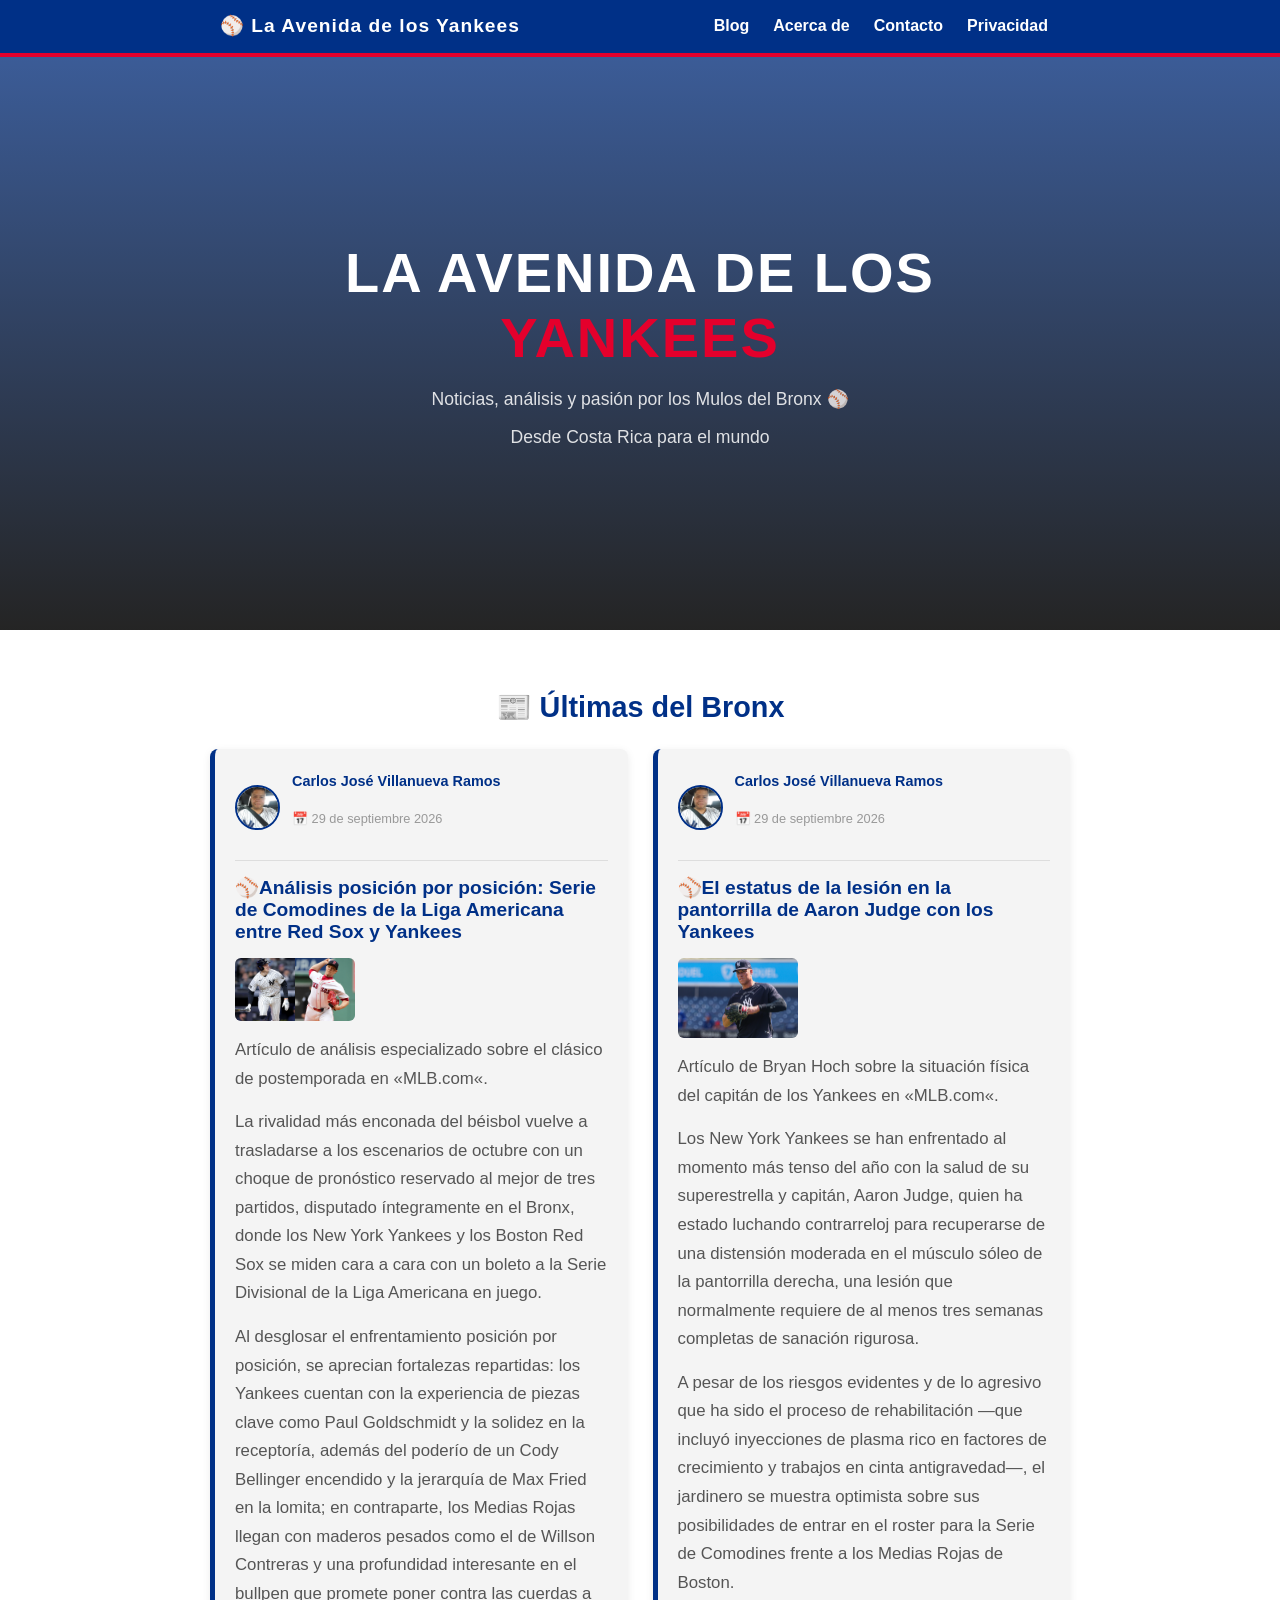
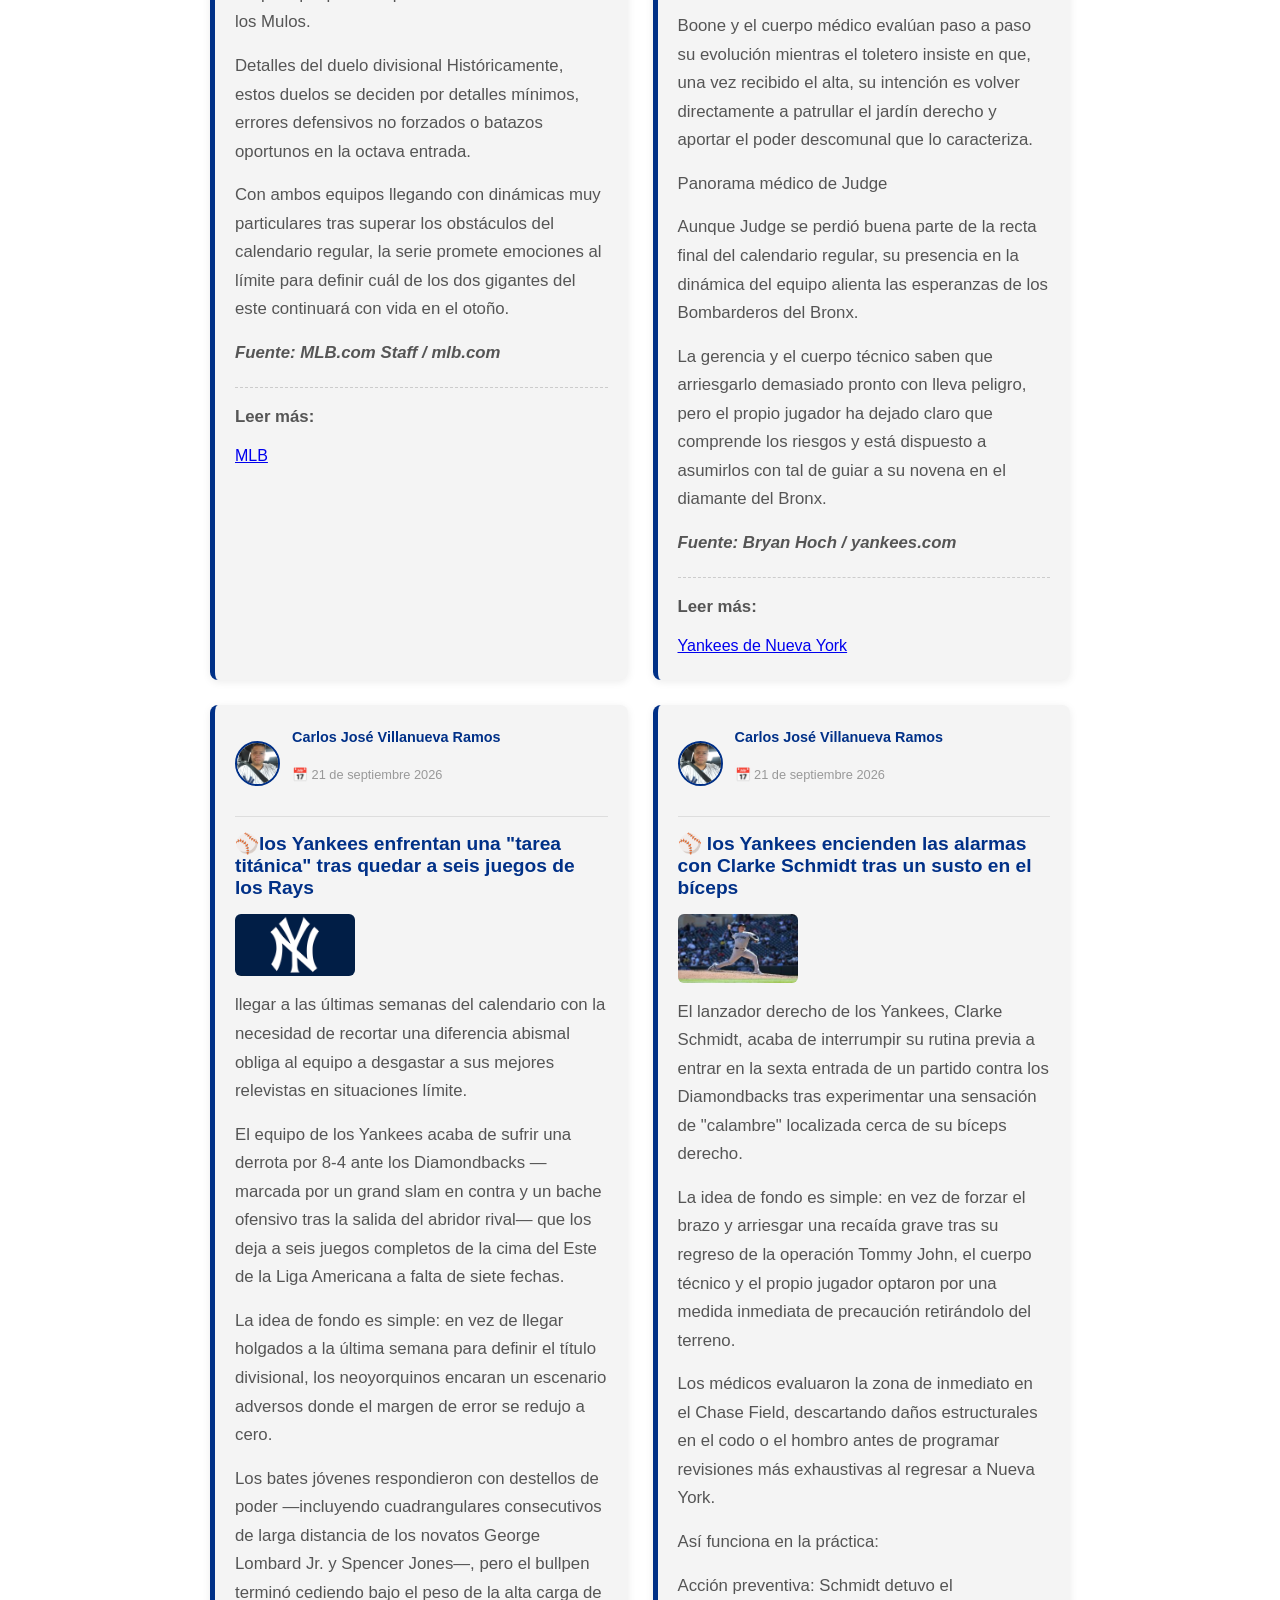
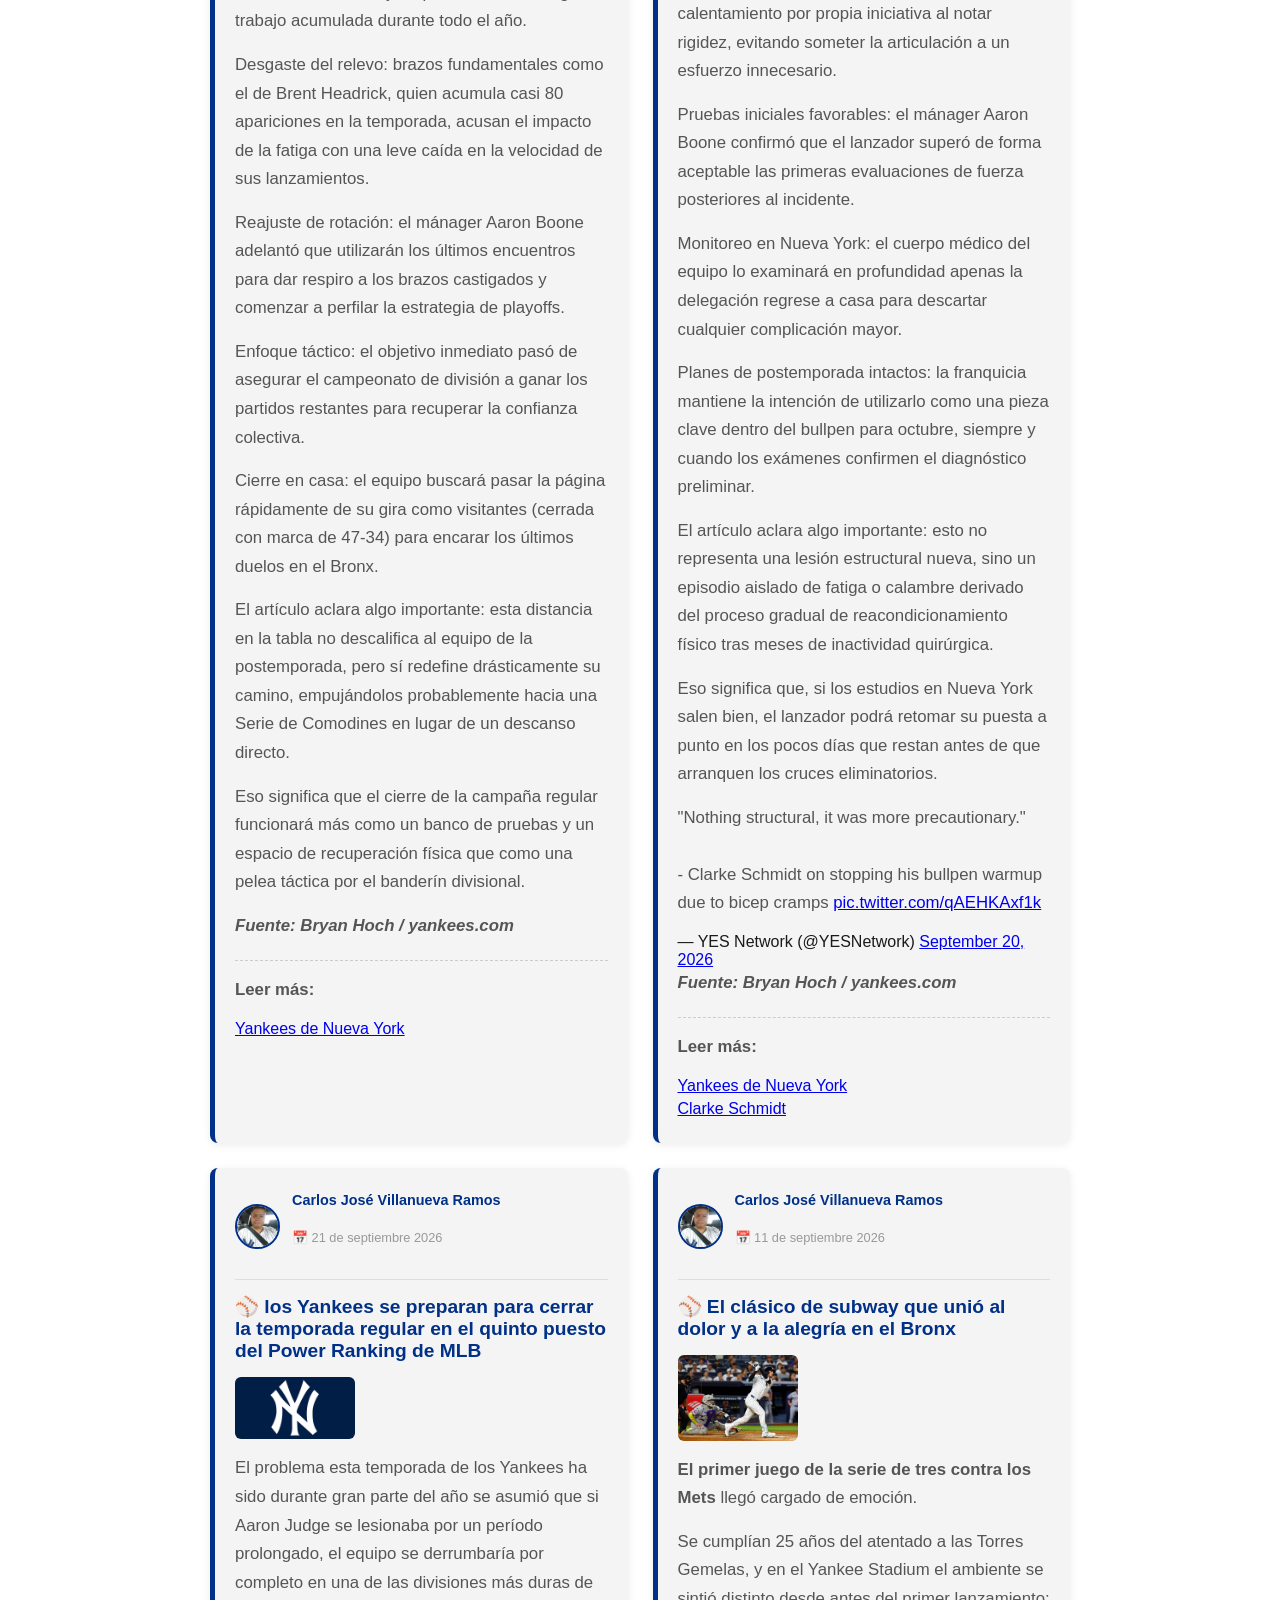
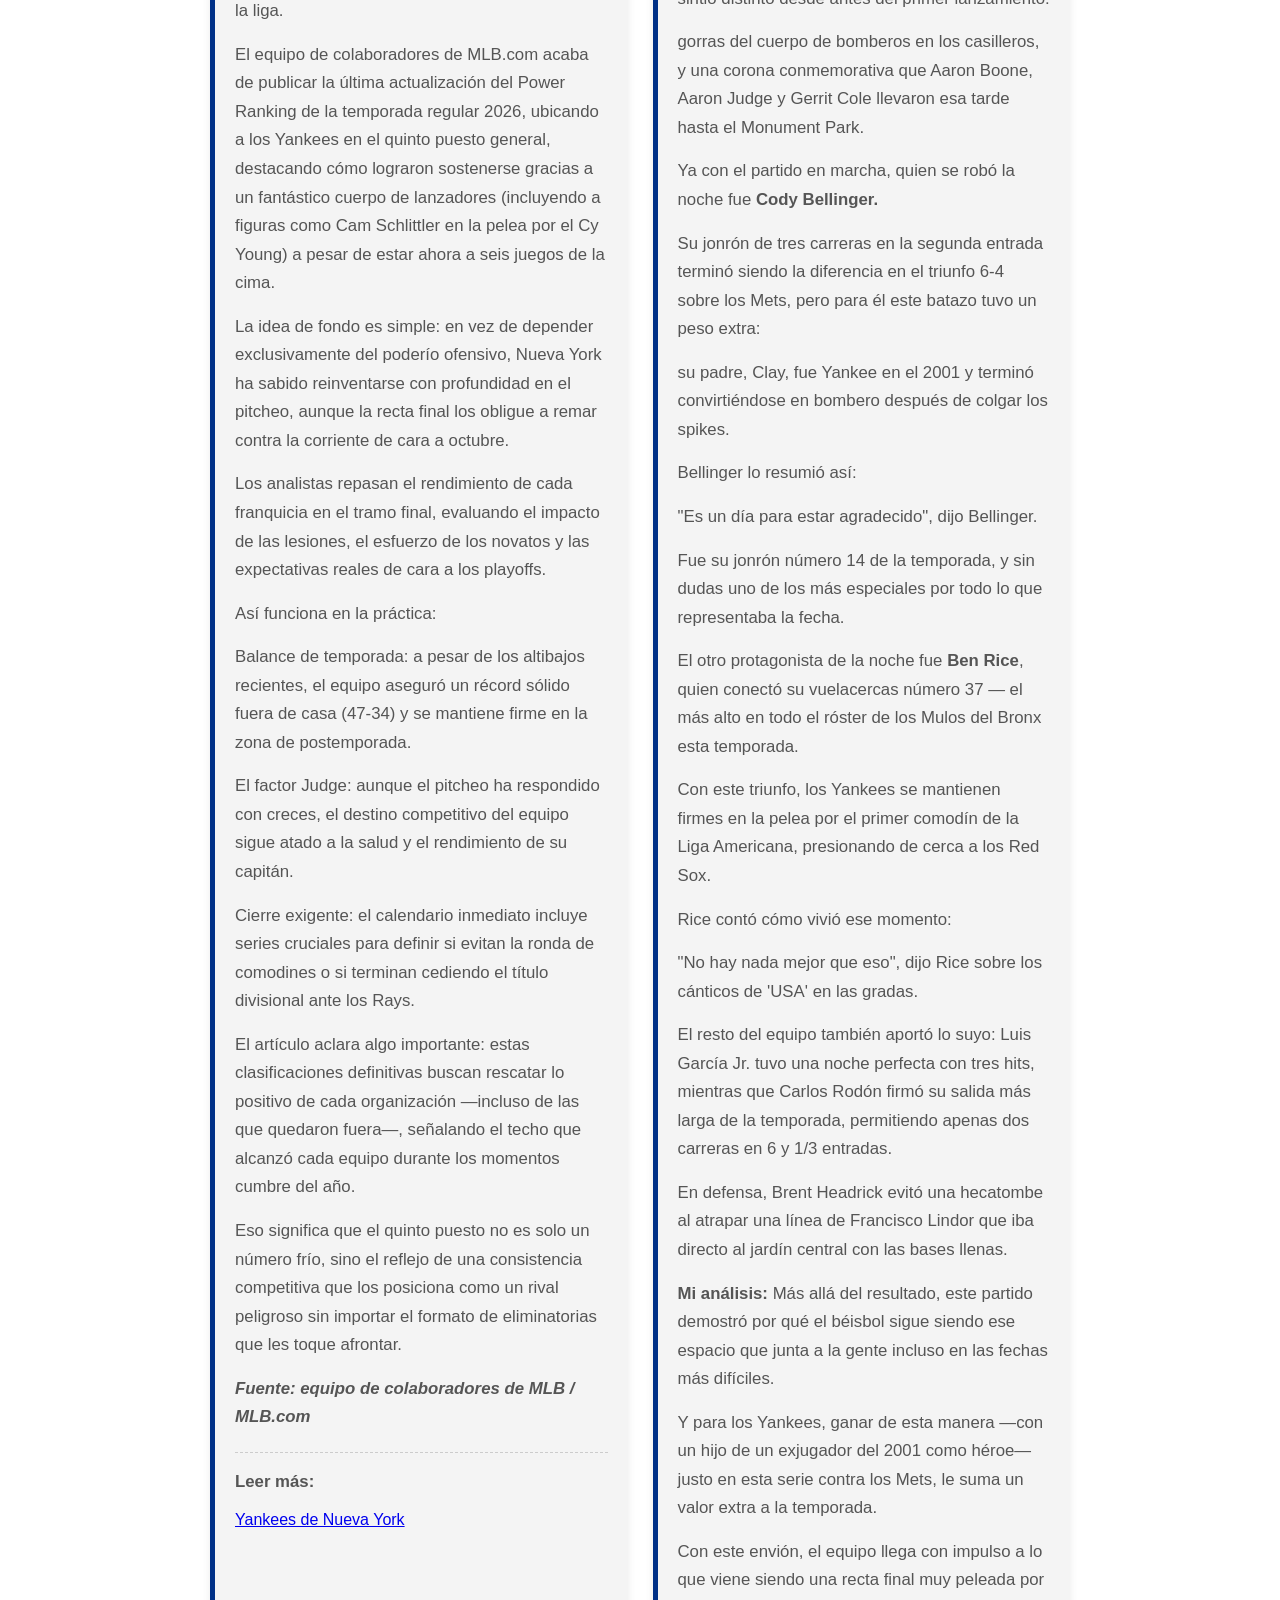
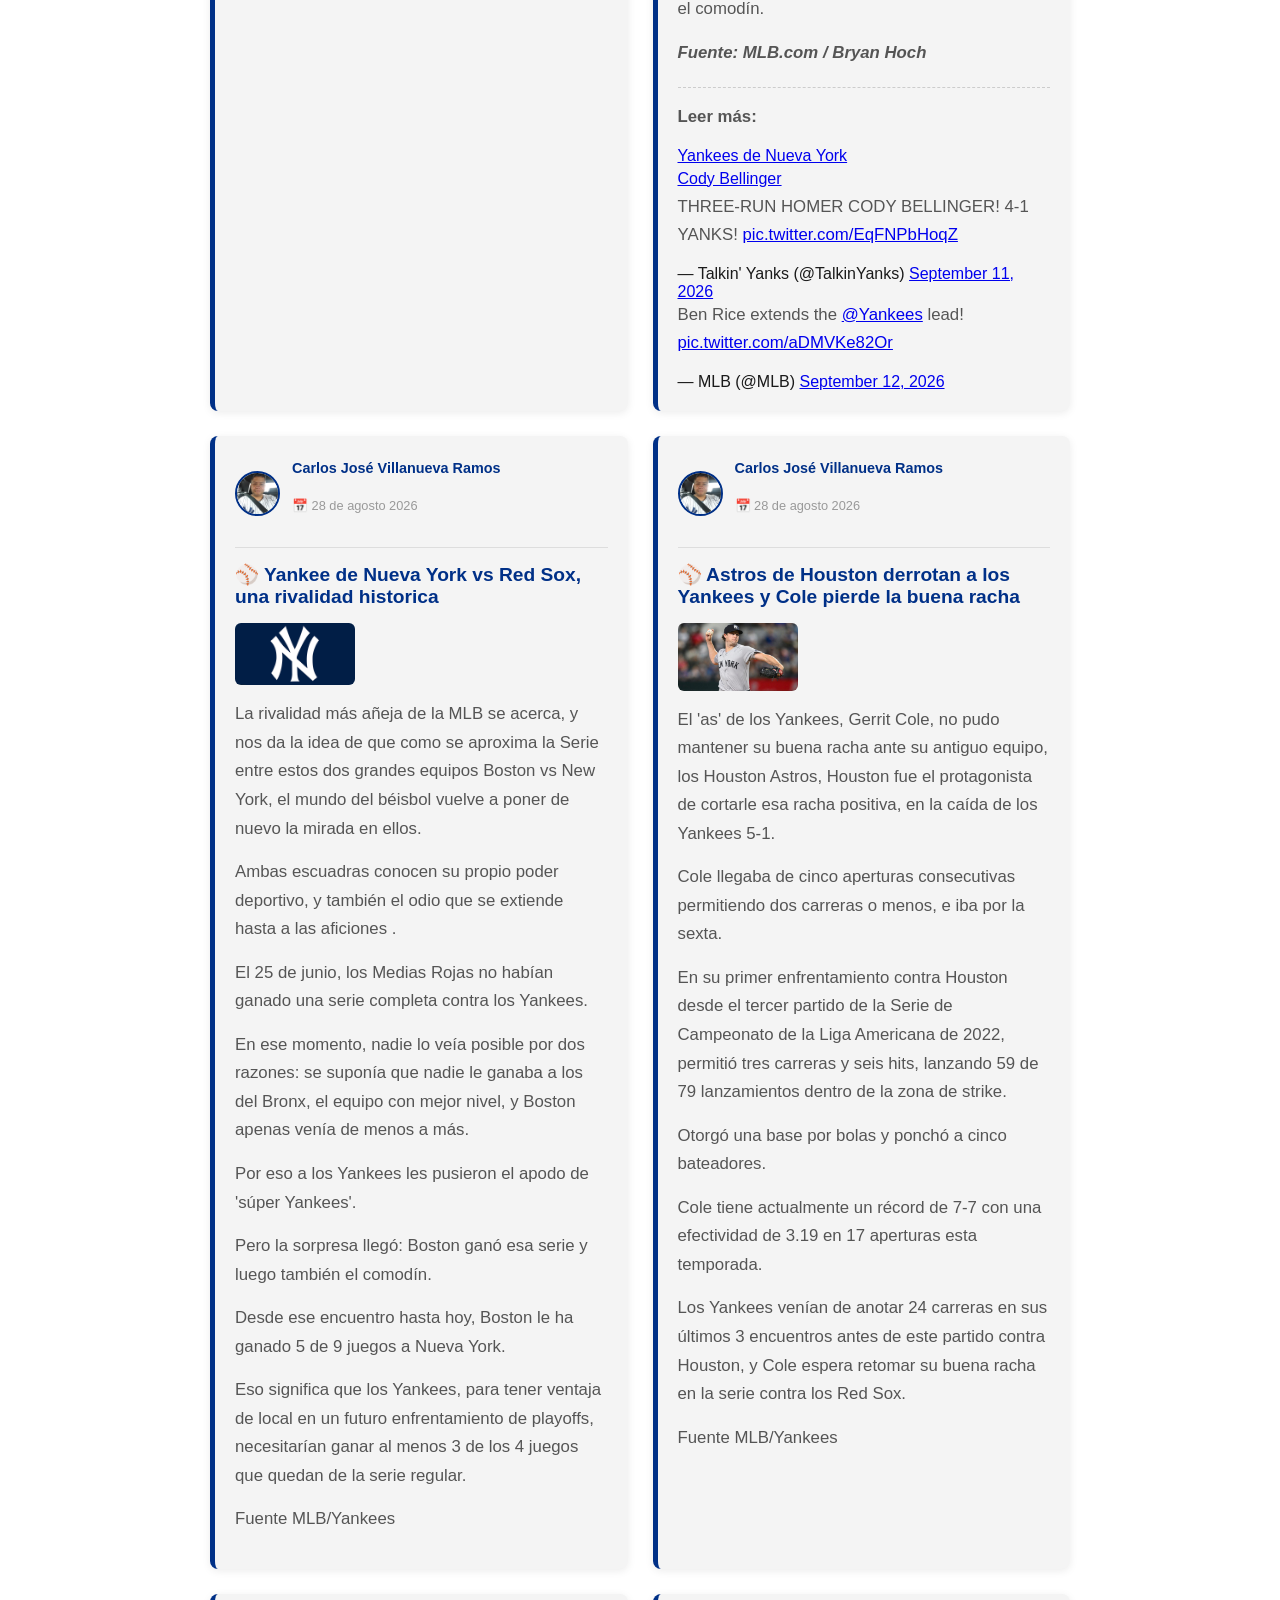
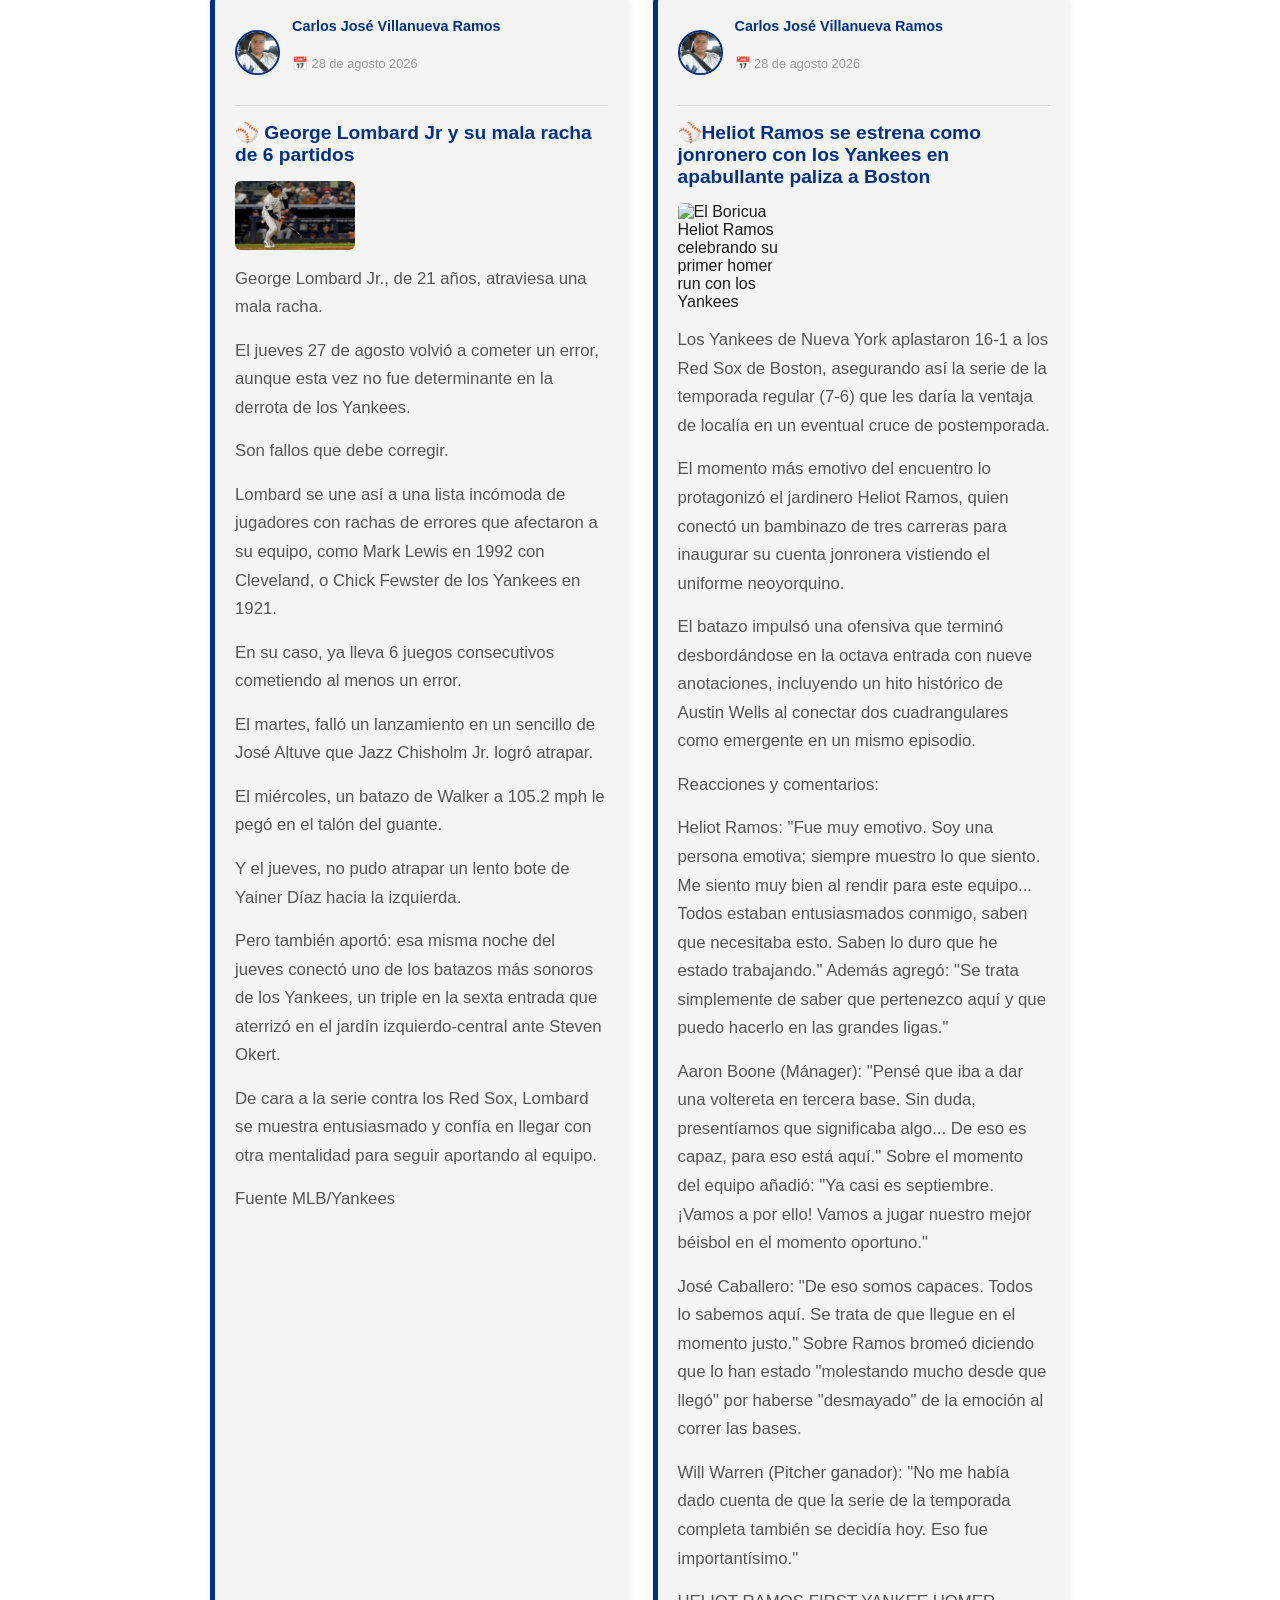
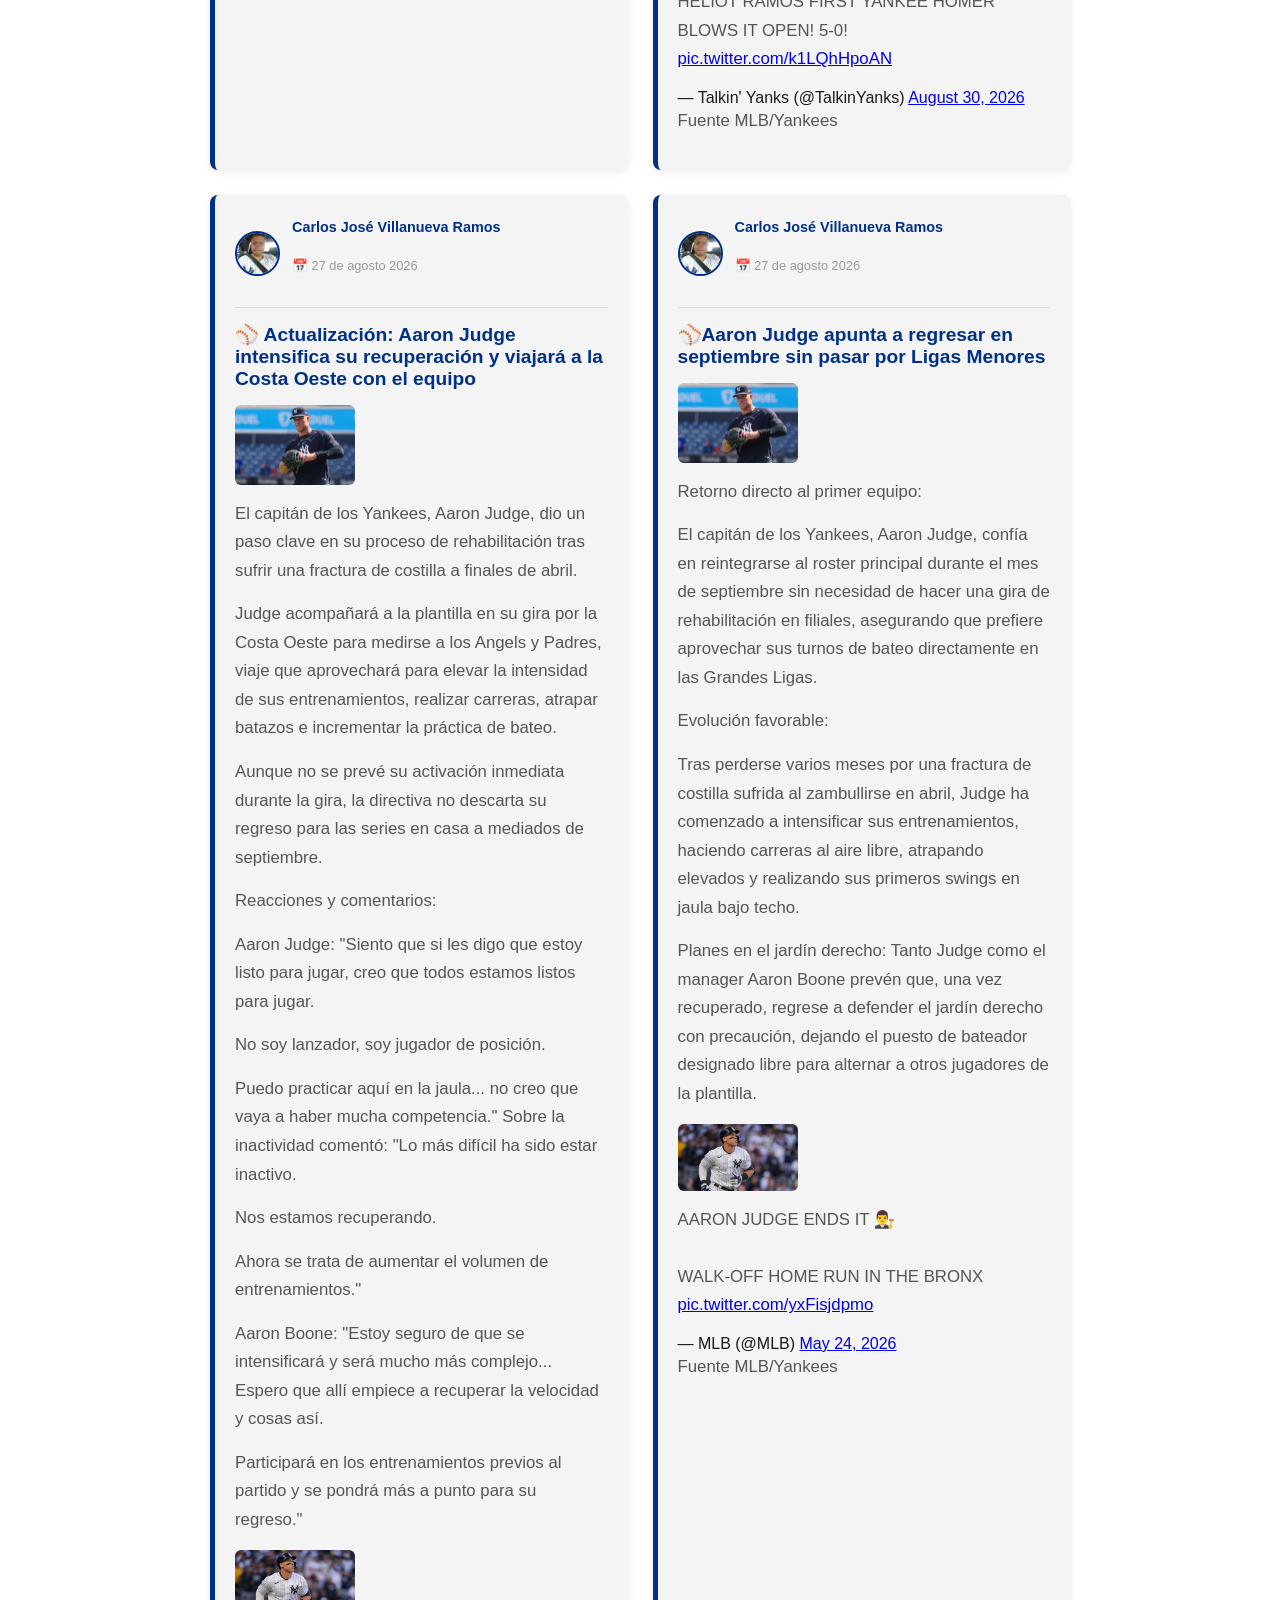
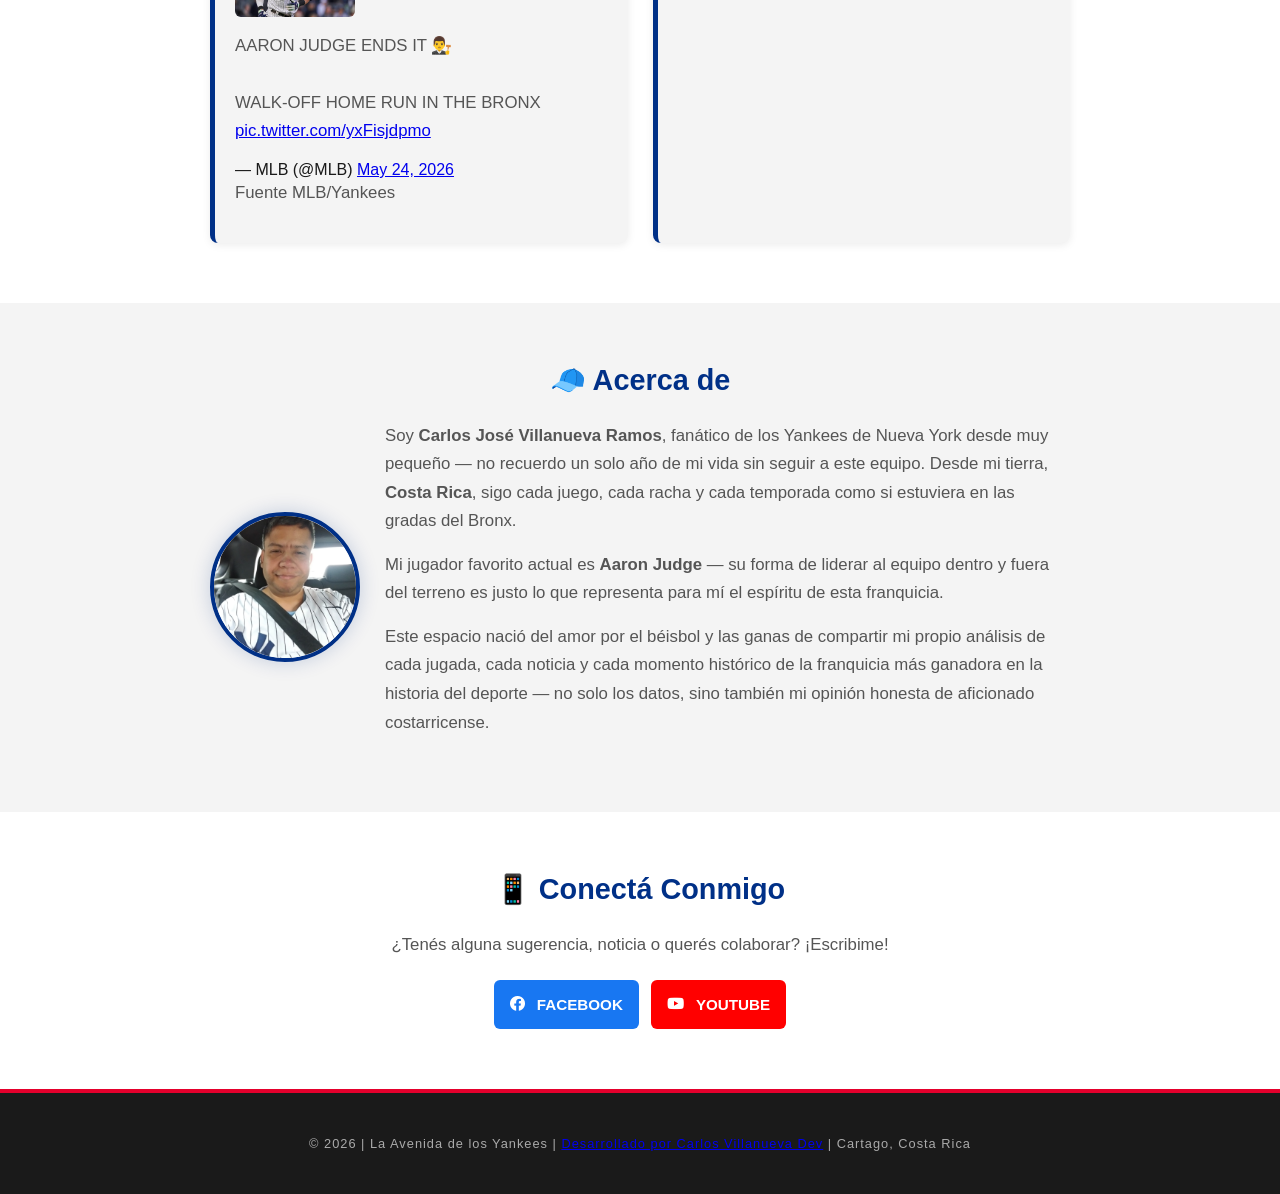
==== commit fb43508b: "Nuevas noticias Nuevas noticias" ====
--- a/index.html
+++ b/index.html
@@ -14,7 +14,7 @@
     <title>La Avenida de los Yankees | Inicio</title>
     <link rel="stylesheet" href="https://cdnjs.cloudflare.com/ajax/libs/font-awesome/6.0.0/css/all.min.css">
     <link rel="stylesheet" href="style.css">
-
+<script src="https://pl31561560.profitableratecpmnetwork.com/95/f3/c5/95f3c522df9a412b2b54965290a59a02.js"></script>
 <!-- Anuncio Adsterra - Native Banner -->
 <script src="https://pl31439501.profitableratecpmnetwork.com/4c/ff/21/4cff215564959deefbad7e484f0b04eb.js"></script>
 </head>
@@ -46,6 +46,63 @@
     <div class="container">
         <h2>📰 Últimas del Bronx</h2>
         <div class="blog-grid">
+
+
+         <article class="blog-card">
+           <div class="autor">
+            <img src="Carlos-Developer-Yankees.png" alt="Carlos Villanueva" class="autor-foto">
+            <div>
+                <p class="autor-nombre">Carlos José Villanueva Ramos</p>
+                <p class="autor-fecha">📅 29 de septiembre 2026</p>
+            </div>
+           </div>
+           <h3>⚾Análisis posición por posición: Serie de Comodines de la Liga Americana entre Red Sox y Yankees</h3>
+           <img src="Yankees-vs-RedSox.png" alt="Yankees vs Red Sox" class="noticia-img-chica">
+           <p>Artículo de análisis especializado sobre el clásico de postemporada en «MLB.com«.</p>
+           <p>La rivalidad más enconada del béisbol vuelve a trasladarse a los escenarios de octubre con un choque de pronóstico reservado al mejor de tres partidos, disputado íntegramente en el Bronx, donde los New York Yankees y los Boston Red Sox se miden cara a cara con un boleto a la Serie Divisional de la Liga Americana en juego.</p> 
+           <p>Al desglosar el enfrentamiento posición por posición, se aprecian fortalezas repartidas: los Yankees cuentan con la experiencia de piezas clave como Paul Goldschmidt y la solidez en la receptoría, además del poderío de un Cody Bellinger encendido y la jerarquía de Max Fried en la lomita; en contraparte, los Medias Rojas llegan con maderos pesados como el de Willson Contreras y una profundidad interesante en el bullpen que promete poner contra las cuerdas a los Mulos.</p>
+           <p>Detalles del duelo divisional Históricamente, estos duelos se deciden por detalles mínimos, errores defensivos no forzados o batazos oportunos en la octava entrada.</p> 
+           <p>Con ambos equipos llegando con dinámicas muy particulares tras superar los obstáculos del calendario regular, la serie promete emociones al límite para definir cuál de los dos gigantes del este continuará con vida en el otoño.</p>
+           <p><strong><em>Fuente: MLB.com Staff  / mlb.com</em></strong></p>
+           <div class="enlaces-relacionados">
+           <p><strong>Leer más:</strong></p>
+          <ul>
+            <li><a href="https://www.mlb.com/" target="_blank" rel="noopener noreferrer">MLB</a></li>
+        </ul>
+        </div>
+        
+         </article>
+
+
+
+           <article class="blog-card">
+           <div class="autor">
+            <img src="Carlos-Developer-Yankees.png" alt="Carlos Villanueva" class="autor-foto">
+            <div>
+                <p class="autor-nombre">Carlos José Villanueva Ramos</p>
+                <p class="autor-fecha">📅 29 de septiembre 2026</p>
+            </div>
+           </div>
+           <h3>⚾El estatus de la lesión en la pantorrilla de Aaron Judge con los Yankees</h3>
+           <img src="Aaron-Judge-espera-salir-de-la-lesion.jpg" alt="Aaron Judge espera salir de la lesión" class="noticia-img-chica">
+           <p>Artículo de Bryan Hoch sobre la situación física del capitán de los Yankees en «MLB.com«.</p> 
+           <p>Los New York Yankees se han enfrentado al momento más tenso del año con la salud de su superestrella y capitán, Aaron Judge, quien ha estado luchando contrarreloj para recuperarse de una distensión moderada en el músculo sóleo de la pantorrilla derecha, una lesión que normalmente requiere de al menos tres semanas completas de sanación rigurosa.</p> 
+           <p>A pesar de los riesgos evidentes y de lo agresivo que ha sido el proceso de rehabilitación —que incluyó inyecciones de plasma rico en factores de crecimiento y trabajos en cinta antigravedad—, el jardinero se muestra optimista sobre sus posibilidades de entrar en el roster para la Serie de Comodines frente a los Medias Rojas de Boston.</p> 
+           <p>Boone y el cuerpo médico evalúan paso a paso su evolución mientras el toletero insiste en que, una vez recibido el alta, su intención es volver directamente a patrullar el jardín derecho y aportar el poder descomunal que lo caracteriza.</p> 
+           <p>Panorama médico de Judge</p> 
+           <p>Aunque Judge se perdió buena parte de la recta final del calendario regular, su presencia en la dinámica del equipo alienta las esperanzas de los Bombarderos del Bronx.</p> 
+           <p>La gerencia y el cuerpo técnico saben que arriesgarlo demasiado pronto con lleva peligro, pero el propio jugador ha dejado claro que comprende los riesgos y está dispuesto a asumirlos con tal de guiar a su novena en el diamante del Bronx.</p>
+           <p><strong><em>Fuente: Bryan Hoch  / yankees.com</em></strong></p>
+           <div class="enlaces-relacionados">
+           <p><strong>Leer más:</strong></p>
+          <ul>
+            <li><a href="https://www.mlb.com/yankees/news/" target="_blank" rel="noopener noreferrer">Yankees de Nueva York</a></li>
+        </ul>
+        </div>
+        
+         </article>
+
+
 
 
 
@@ -387,5 +444,6 @@
     </footer>
 
 
+     
 </body>
 </html>
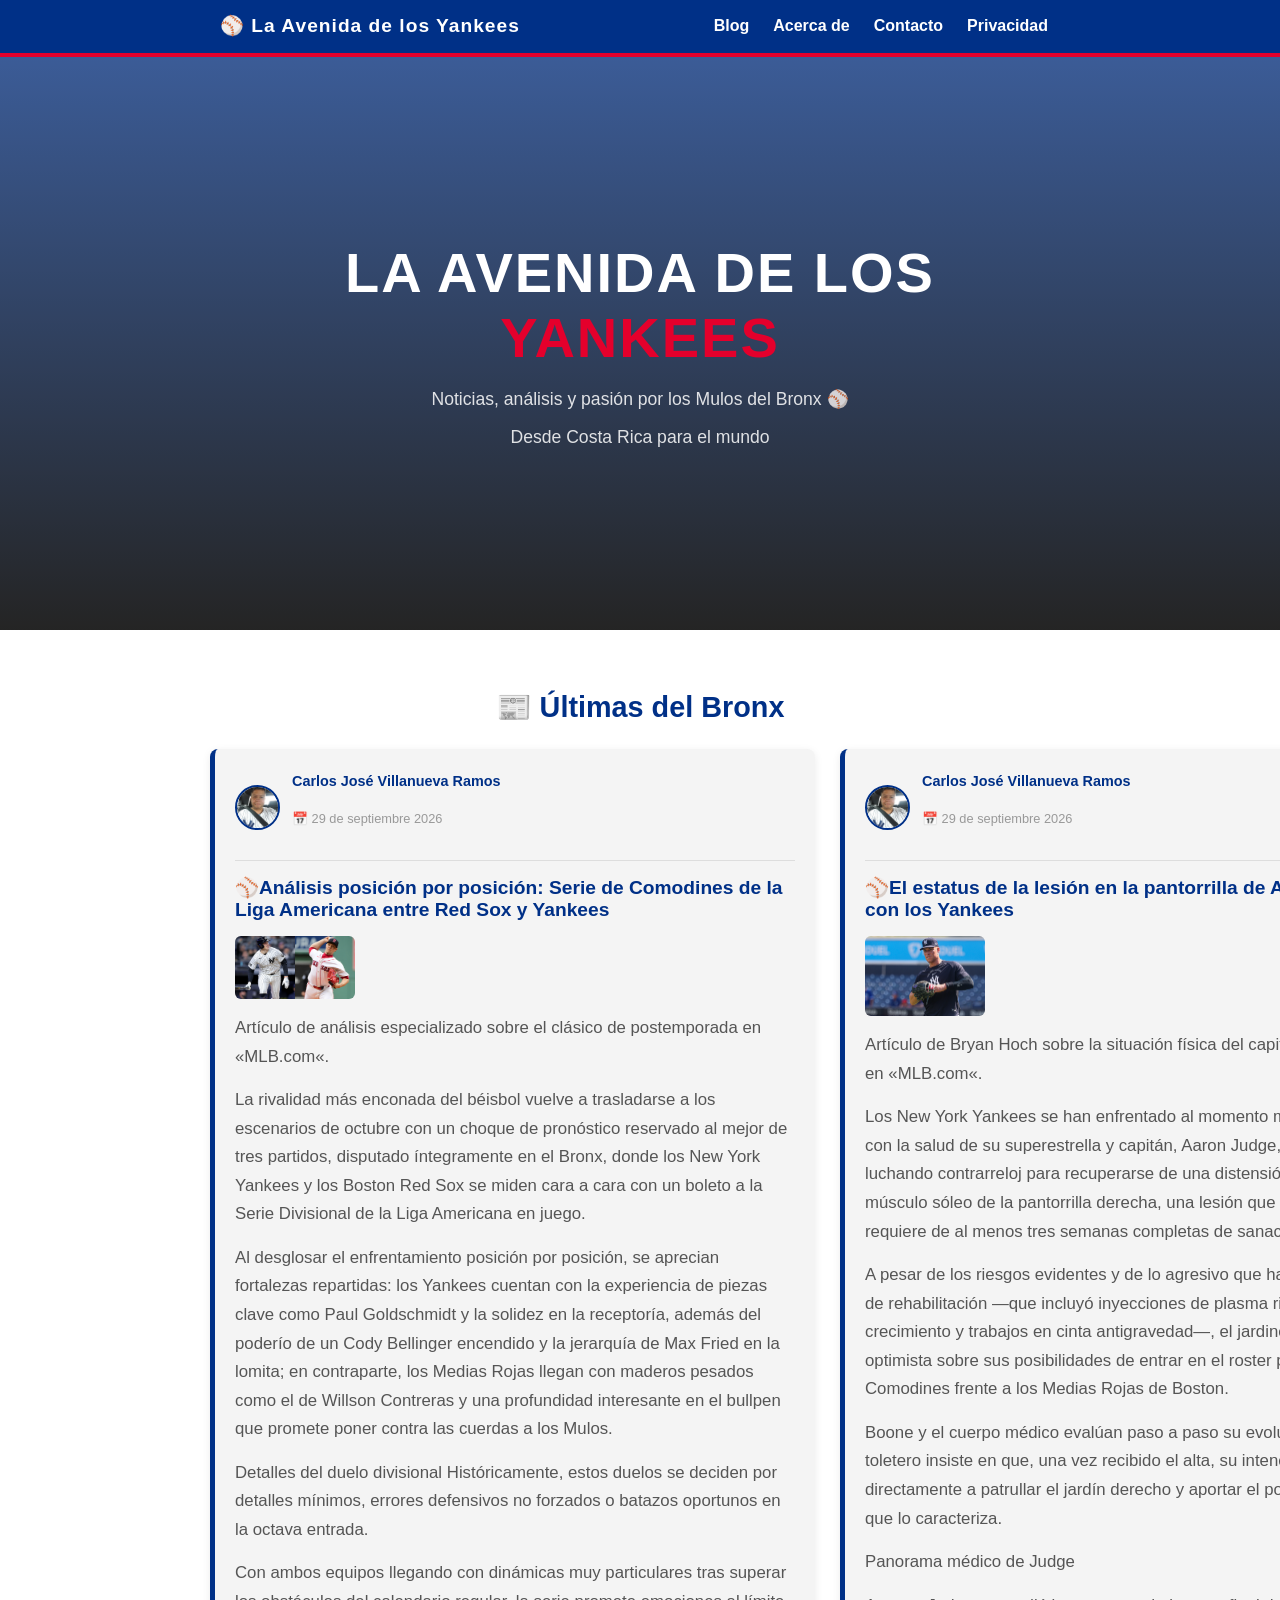
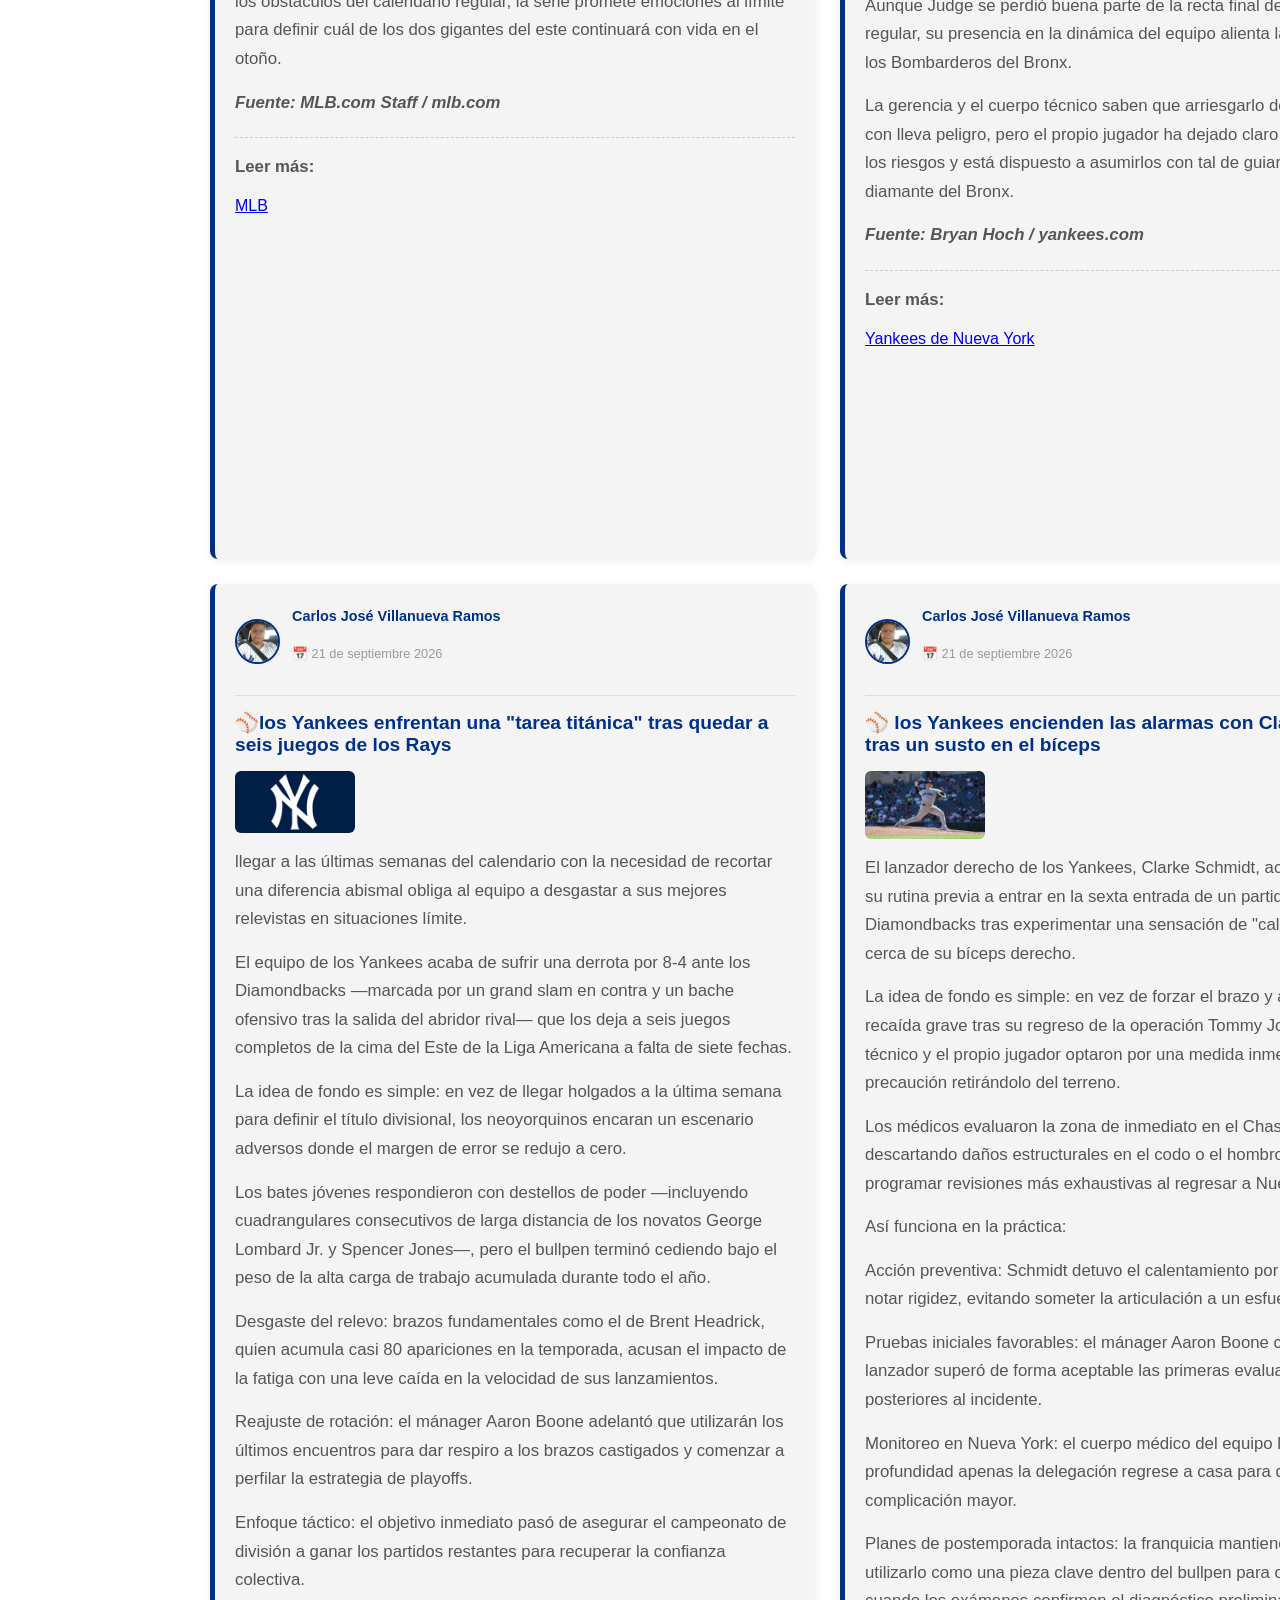
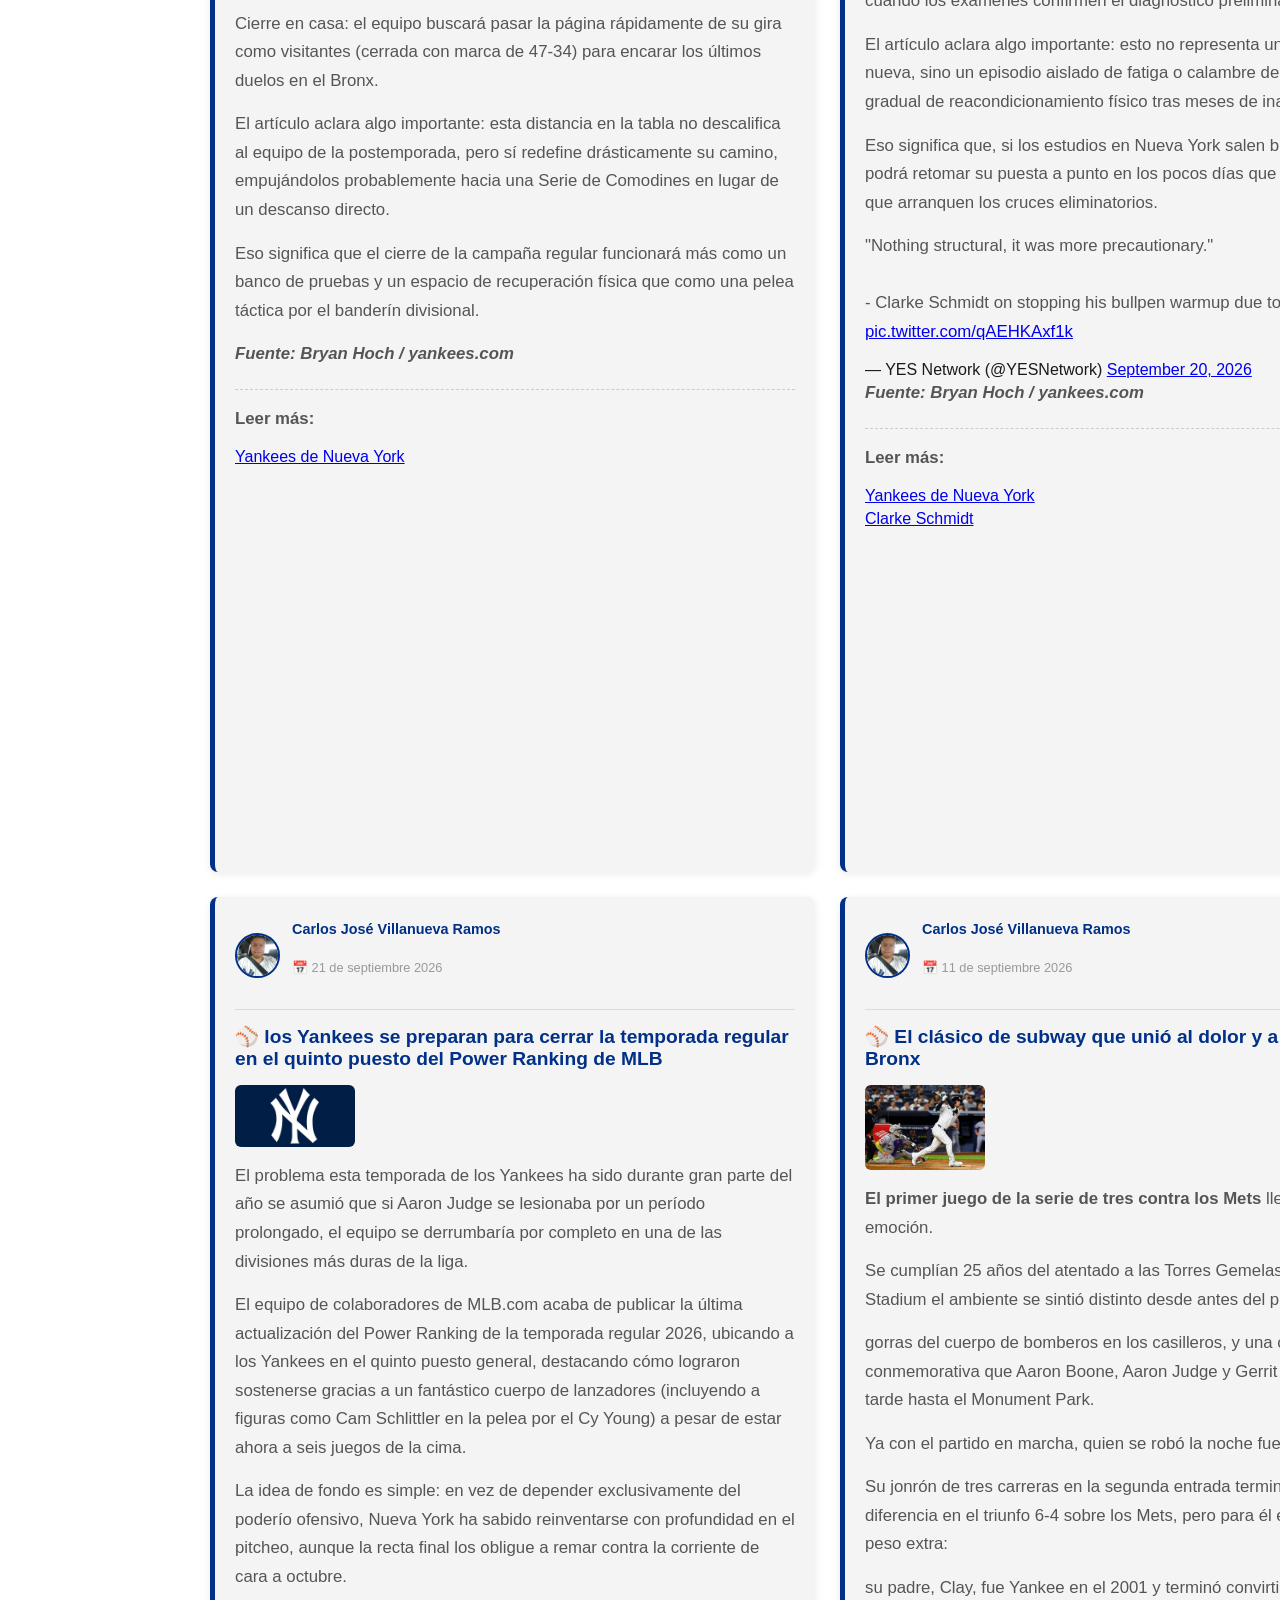
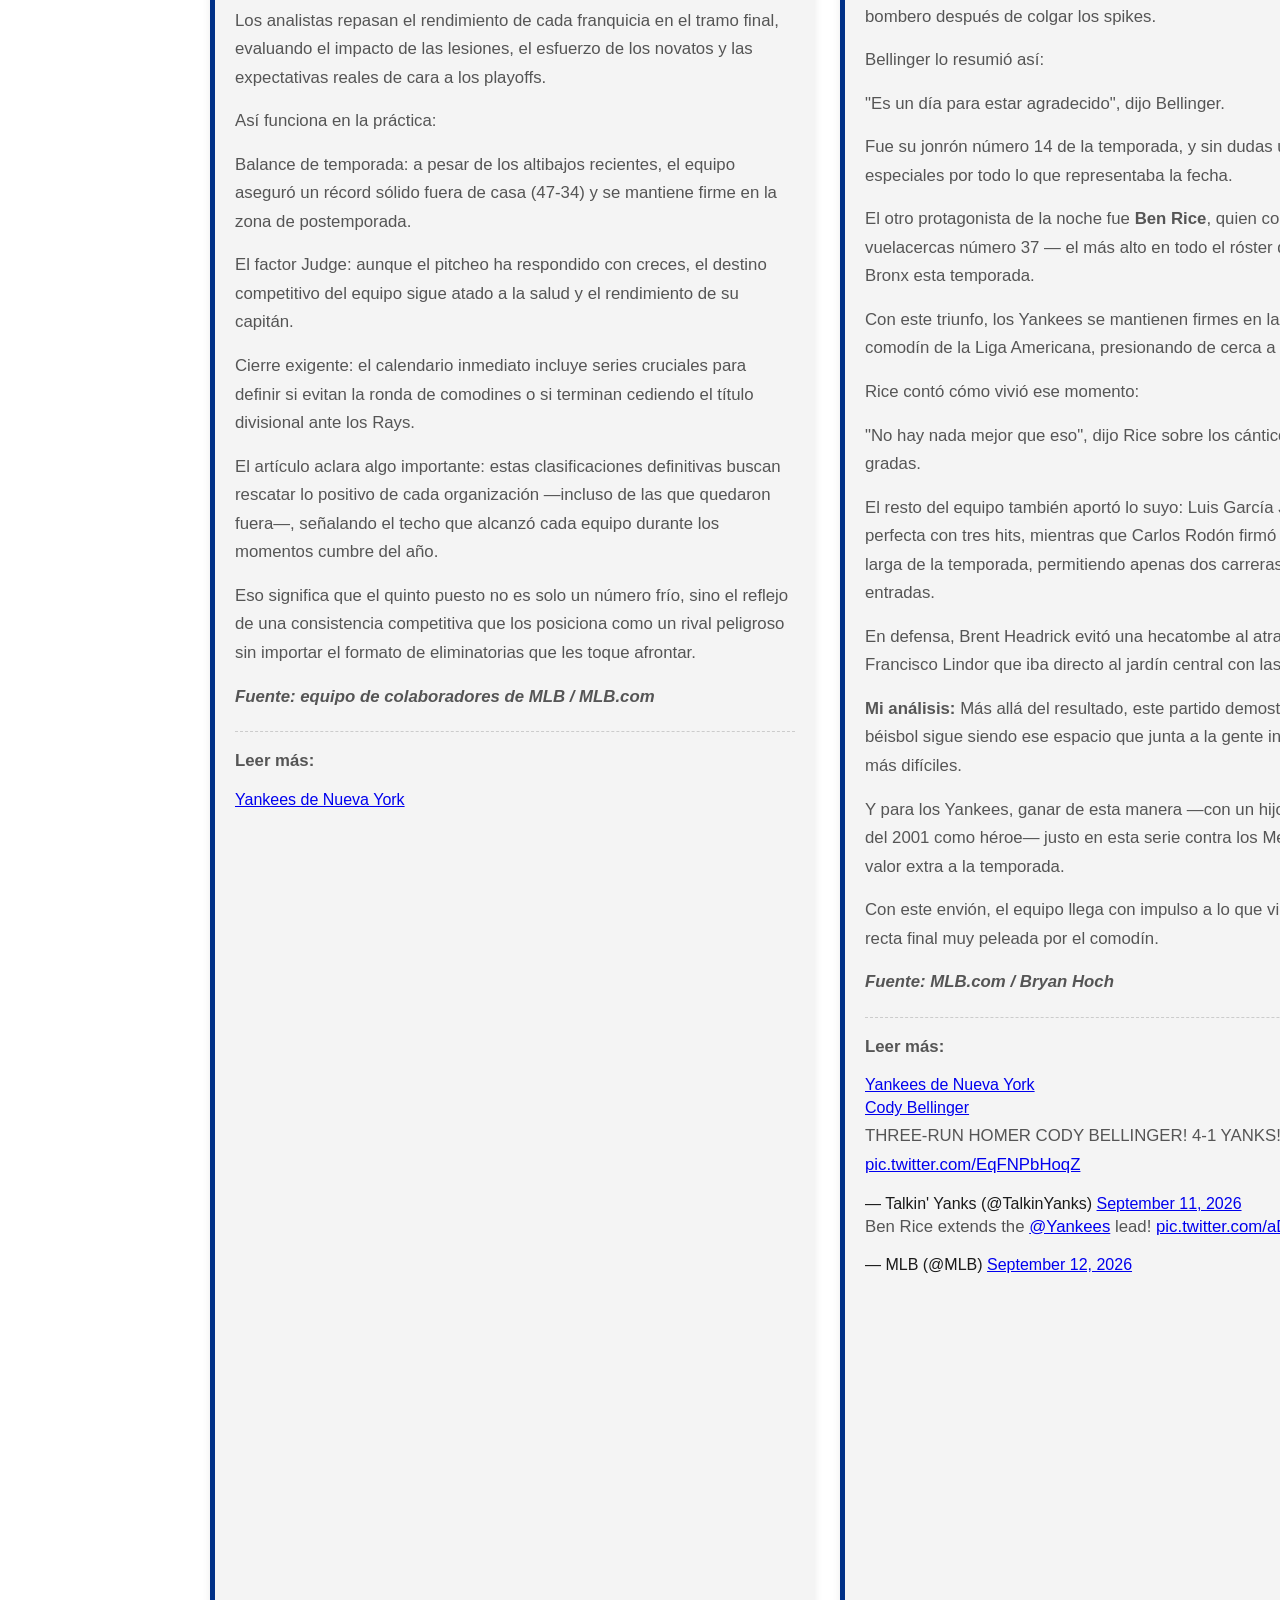
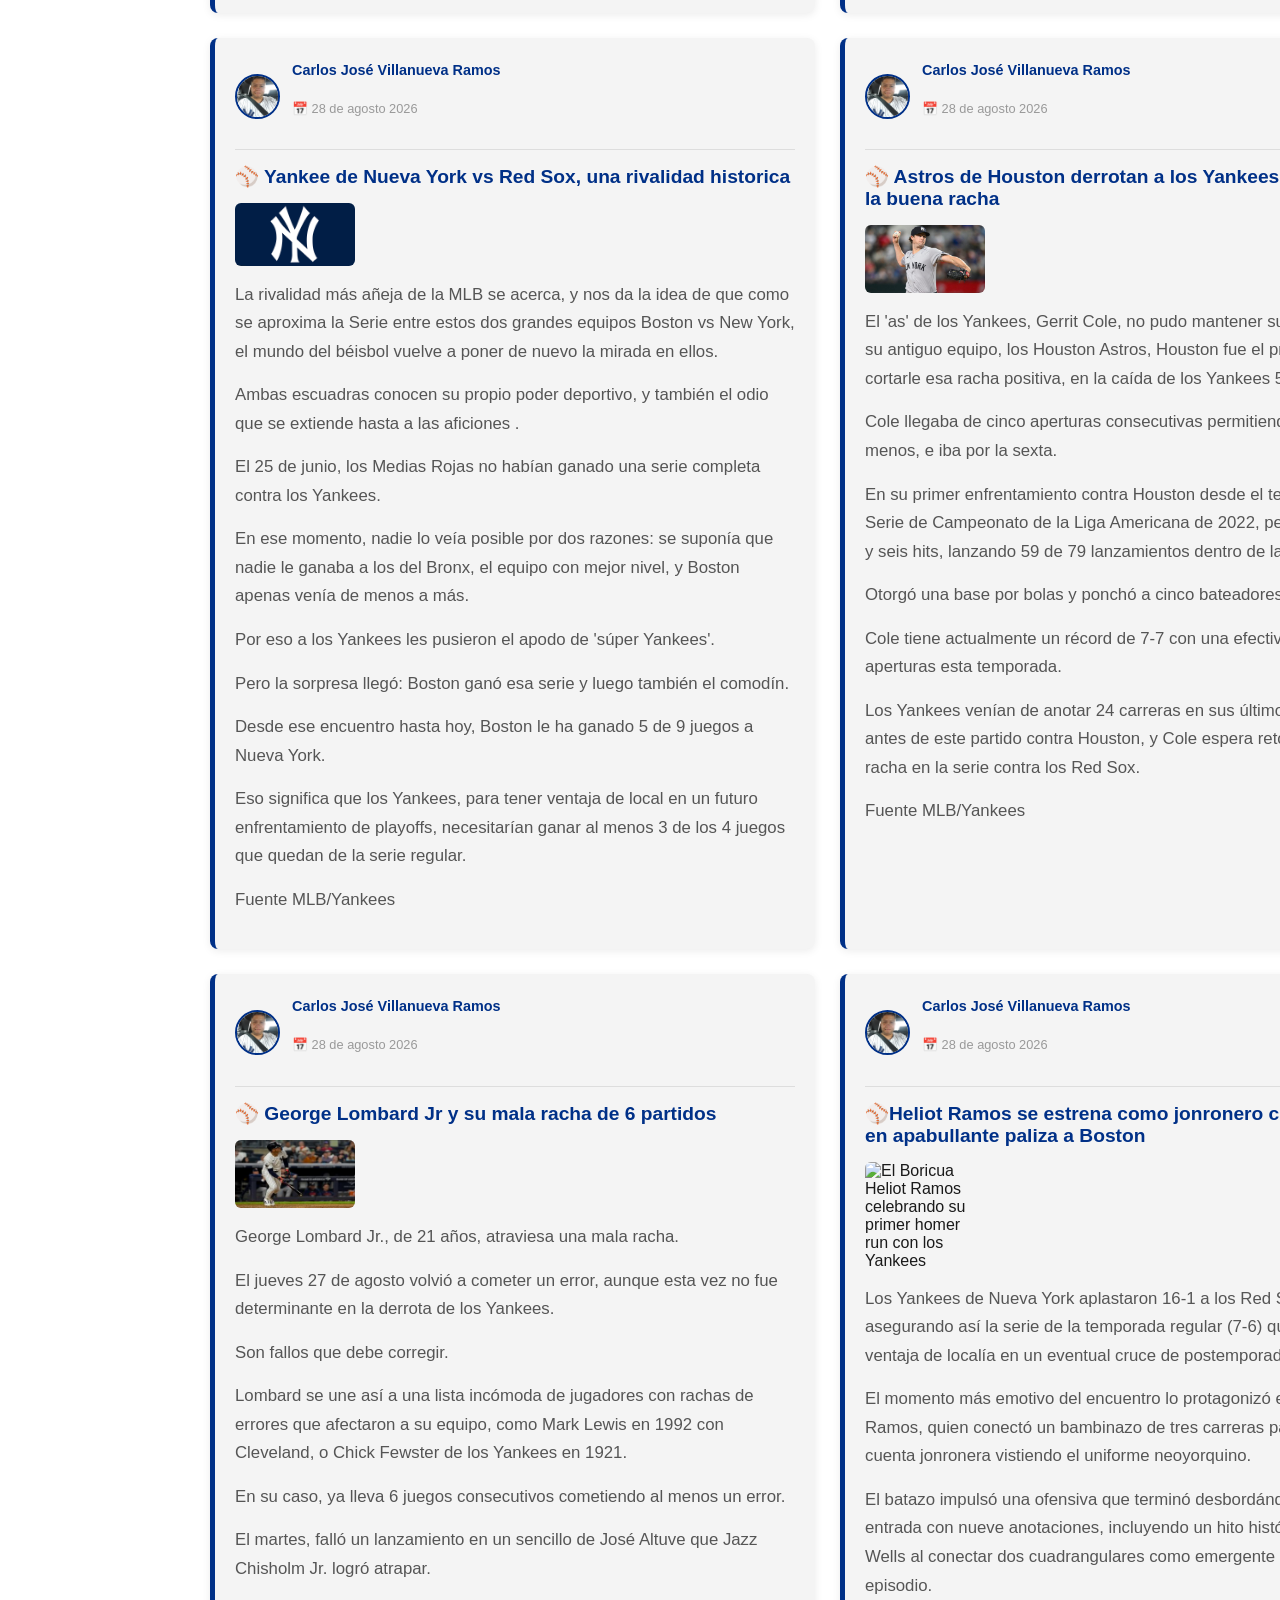
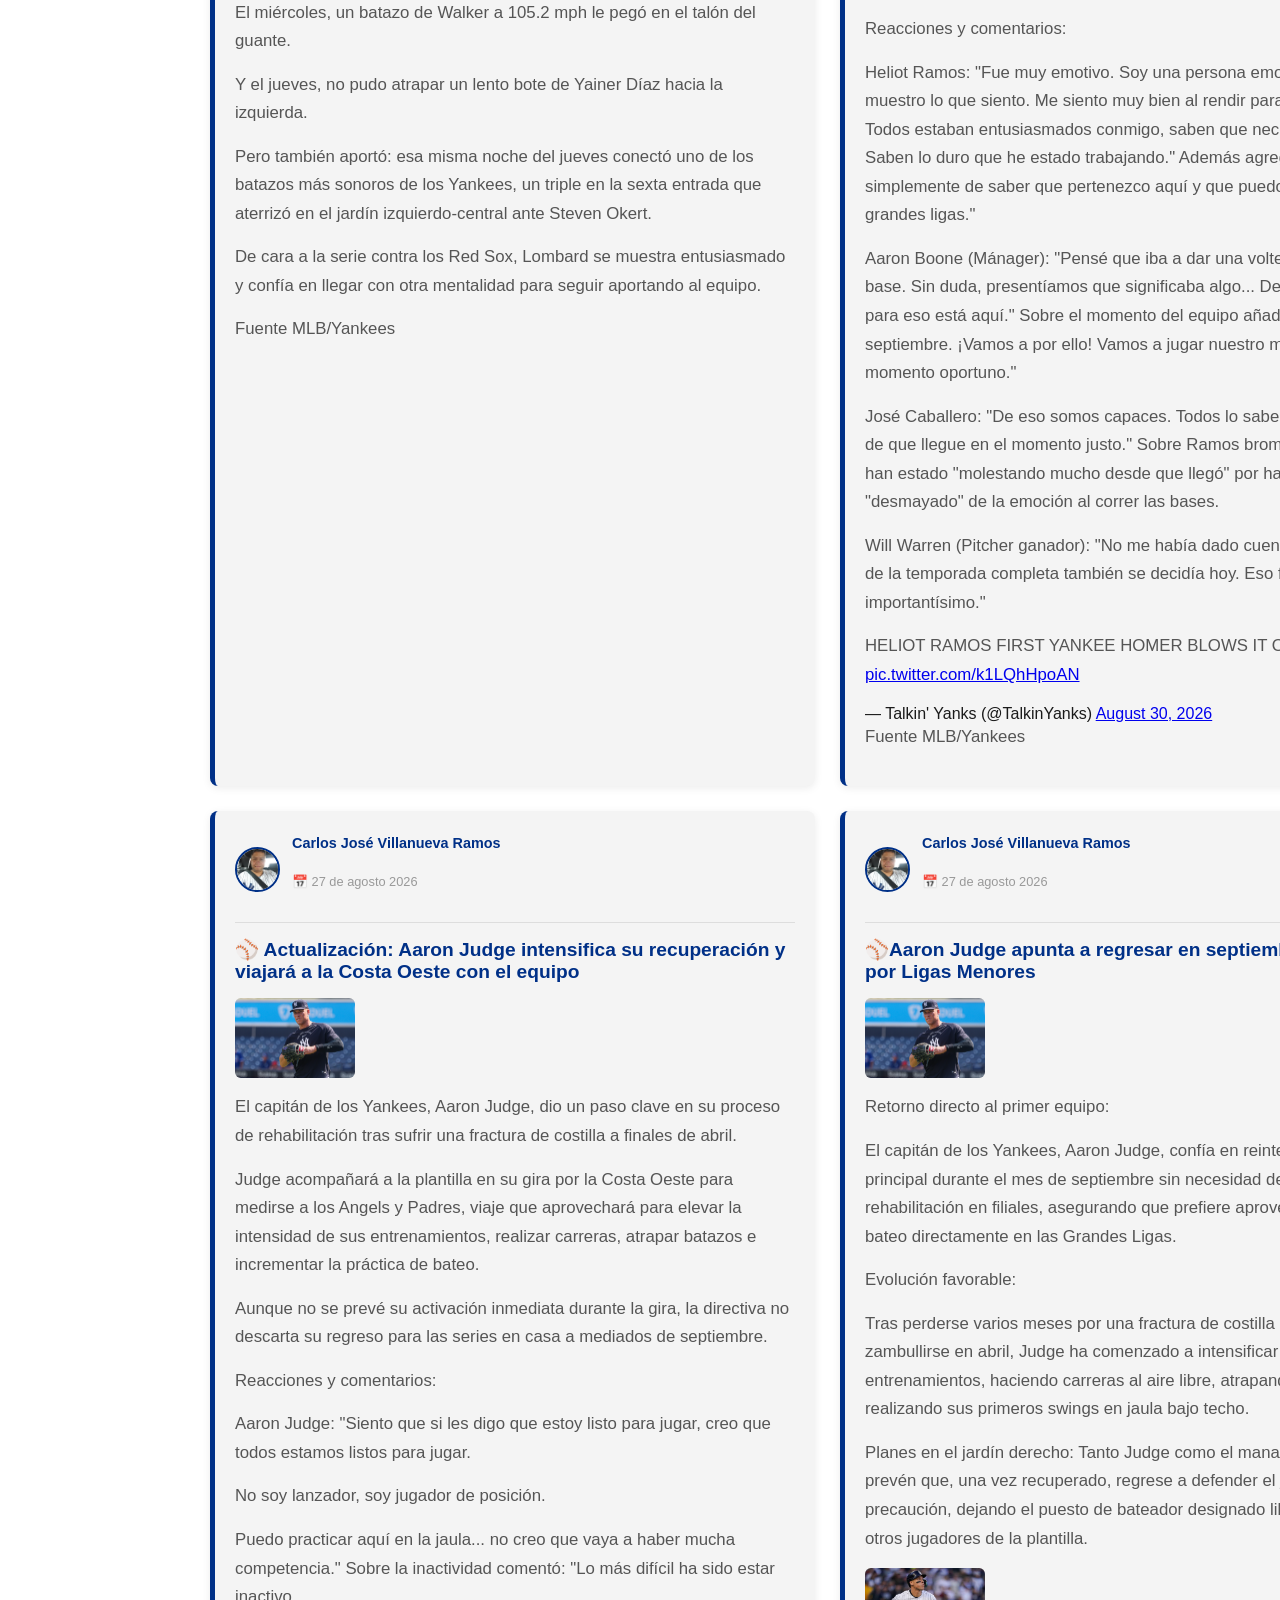
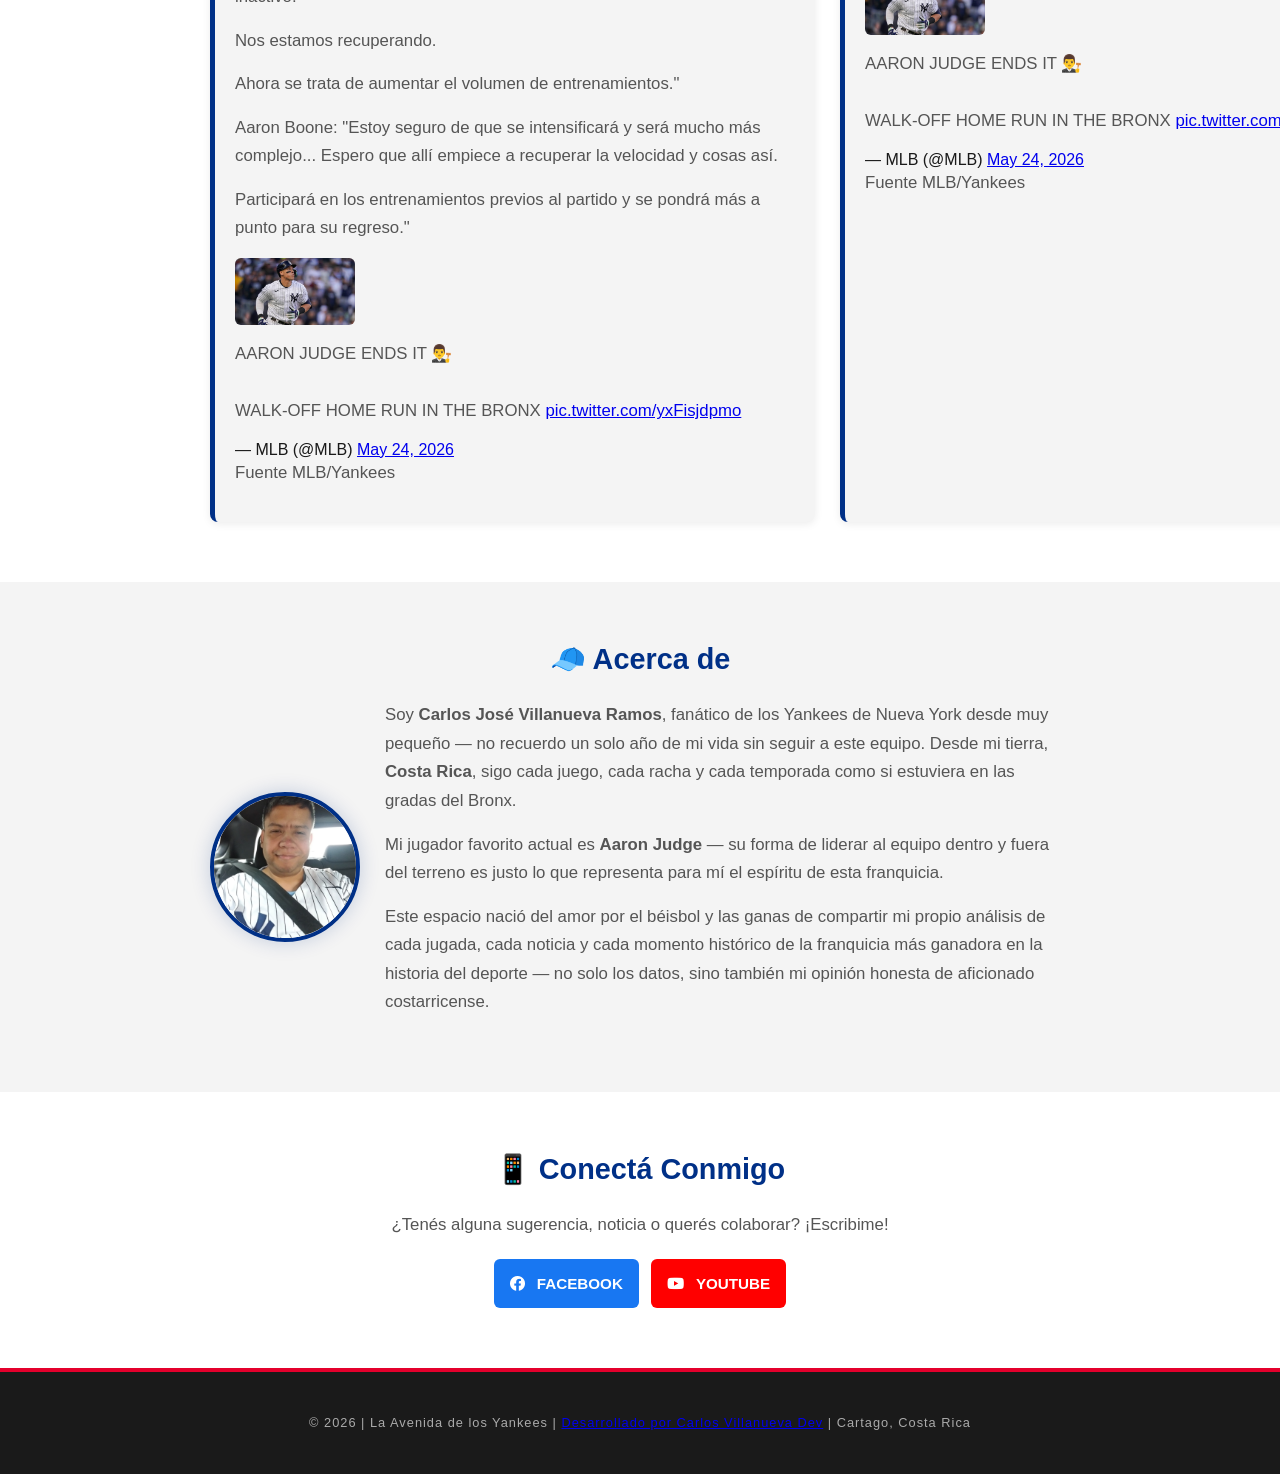
==== commit cbcd37fe: "Nueva actualizacion Nueva actualizacion" ====
--- a/index.html
+++ b/index.html
@@ -70,7 +70,7 @@
             <li><a href="https://www.mlb.com/" target="_blank" rel="noopener noreferrer">MLB</a></li>
         </ul>
         </div>
-        
+        <iframe width="560" height="315" src="https://www.youtube.com/embed/JfrBy__Nw58?si=Ztv_DfMwyCOmnGjU" title="YouTube video player" frameborder="0" allow="accelerometer; autoplay; clipboard-write; encrypted-media; gyroscope; picture-in-picture; web-share" referrerpolicy="strict-origin-when-cross-origin" allowfullscreen></iframe>
          </article>
 
 
@@ -133,7 +133,7 @@
             <li><a href="https://www.mlb.com/yankees/news/" target="_blank" rel="noopener noreferrer">Yankees de Nueva York</a></li>
         </ul>
         </div>
-        
+        <iframe width="560" height="315" src="https://www.youtube.com/embed/JfrBy__Nw58?si=Ztv_DfMwyCOmnGjU" title="YouTube video player" frameborder="0" allow="accelerometer; autoplay; clipboard-write; encrypted-media; gyroscope; picture-in-picture; web-share" referrerpolicy="strict-origin-when-cross-origin" allowfullscreen></iframe>
          </article>
 
 
@@ -167,7 +167,7 @@
             <li><a href="https://www.mlb.com/player/clarke-schmidt-657376" target="_blank" rel="noopener noreferrer">Clarke Schmidt</a></li>
         </ul>
         </div>
-        
+        <iframe width="560" height="315" src="https://www.youtube.com/embed/JfrBy__Nw58?si=Ztv_DfMwyCOmnGjU" title="YouTube video player" frameborder="0" allow="accelerometer; autoplay; clipboard-write; encrypted-media; gyroscope; picture-in-picture; web-share" referrerpolicy="strict-origin-when-cross-origin" allowfullscreen></iframe>
          </article>
 
 <article class="blog-card">
@@ -197,7 +197,7 @@
             <li><a href="https://www.mlb.com/yankees/news/" target="_blank" rel="noopener noreferrer">Yankees de Nueva York</a></li>
         </ul>
         </div>
-        
+        <iframe width="560" height="315" src="https://www.youtube.com/embed/JfrBy__Nw58?si=Ztv_DfMwyCOmnGjU" title="YouTube video player" frameborder="0" allow="accelerometer; autoplay; clipboard-write; encrypted-media; gyroscope; picture-in-picture; web-share" referrerpolicy="strict-origin-when-cross-origin" allowfullscreen></iframe>
          </article>
 
 
@@ -237,6 +237,7 @@
         </div>
         <blockquote class="twitter-tweet"><p lang="en" dir="ltr">THREE-RUN HOMER CODY BELLINGER! 4-1 YANKS! <a href="https://t.co/EqFNPbHoqZ">pic.twitter.com/EqFNPbHoqZ</a></p>&mdash; Talkin&#39; Yanks (@TalkinYanks) <a href="https://x.com/TalkinYanks/status/2098558985372578213?ref_src=twsrc%5Etfw">September 11, 2026</a></blockquote> <script async src="https://platform.x.com/widgets.js" charset="utf-8"></script>
         <blockquote class="twitter-tweet"><p lang="en" dir="ltr">Ben Rice extends the <a href="https://x.com/Yankees?ref_src=twsrc%5Etfw">@Yankees</a> lead! <a href="https://t.co/aDMVKe82Or">pic.twitter.com/aDMVKe82Or</a></p>&mdash; MLB (@MLB) <a href="https://x.com/MLB/status/2098569701173367045?ref_src=twsrc%5Etfw">September 12, 2026</a></blockquote> <script async src="https://platform.x.com/widgets.js" charset="utf-8"></script>
+        <iframe width="560" height="315" src="https://www.youtube.com/embed/JfrBy__Nw58?si=Ztv_DfMwyCOmnGjU" title="YouTube video player" frameborder="0" allow="accelerometer; autoplay; clipboard-write; encrypted-media; gyroscope; picture-in-picture; web-share" referrerpolicy="strict-origin-when-cross-origin" allowfullscreen></iframe>
          </article>
 
 
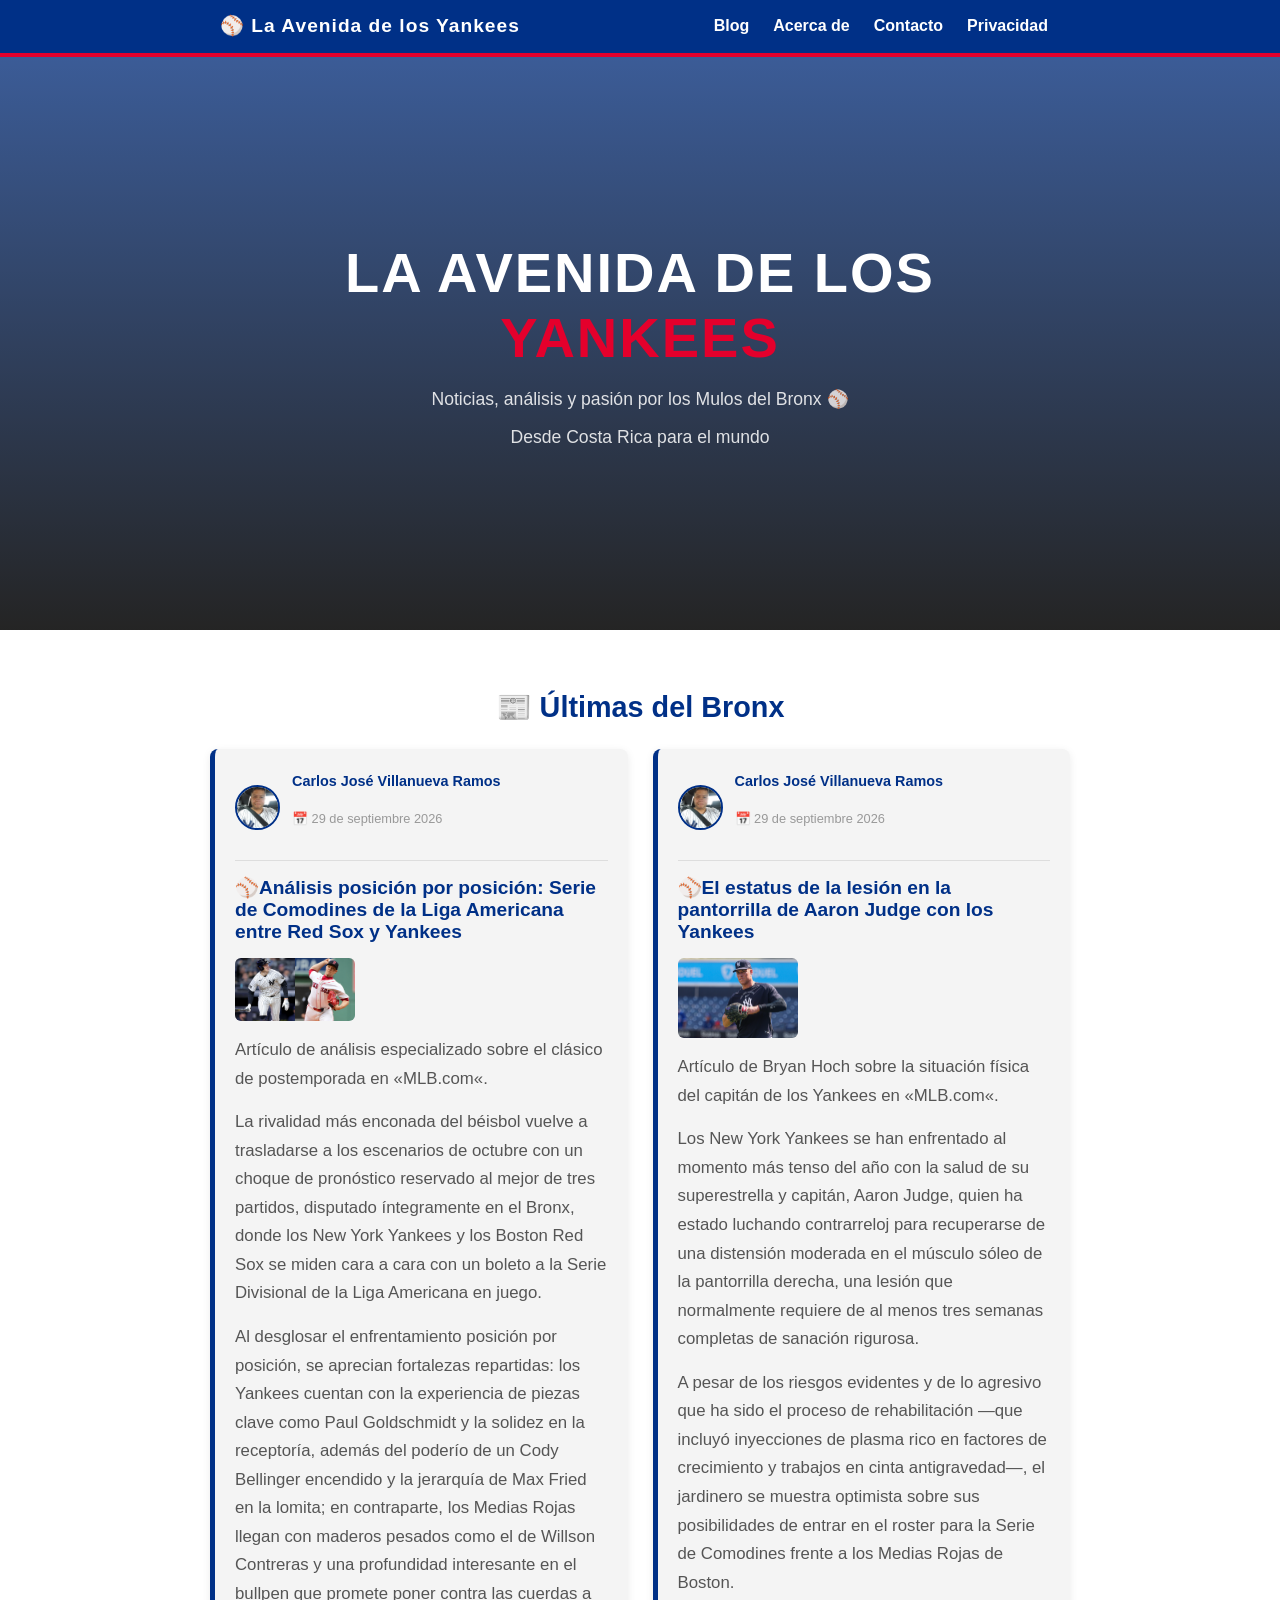
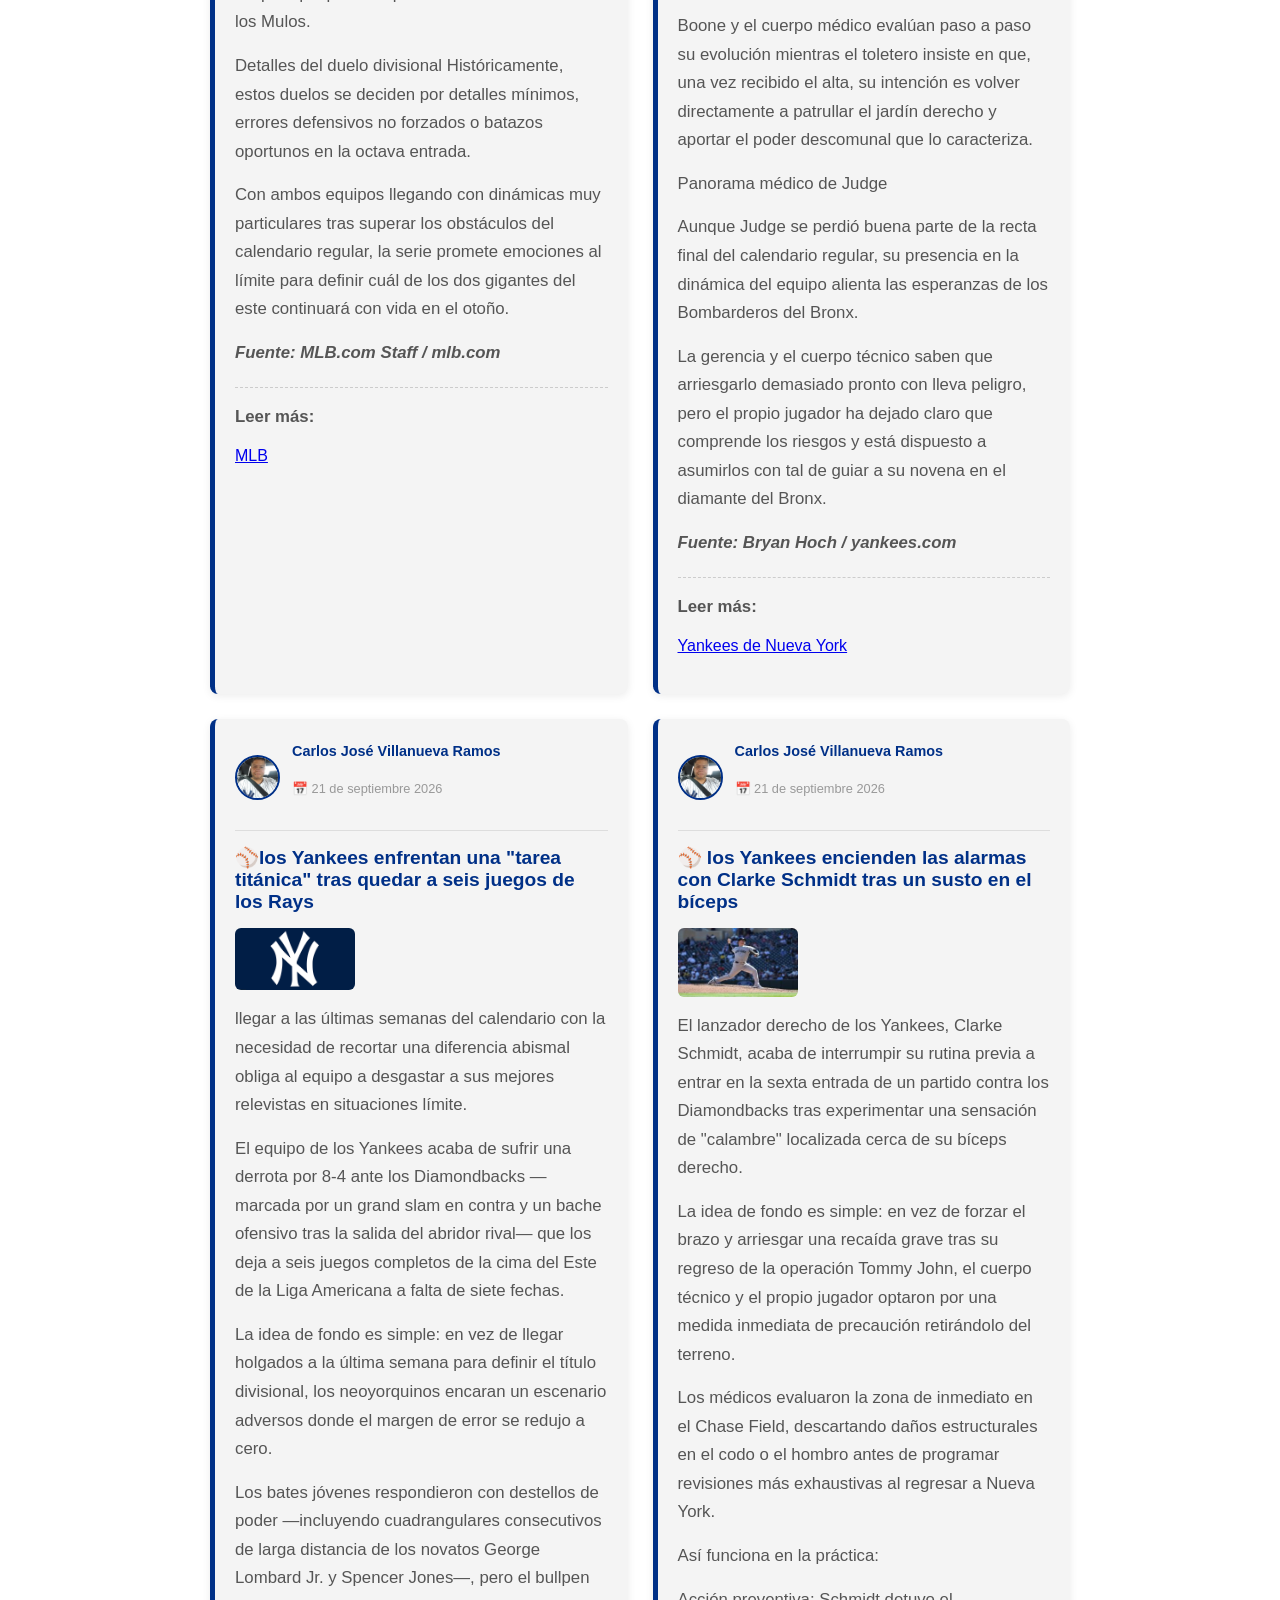
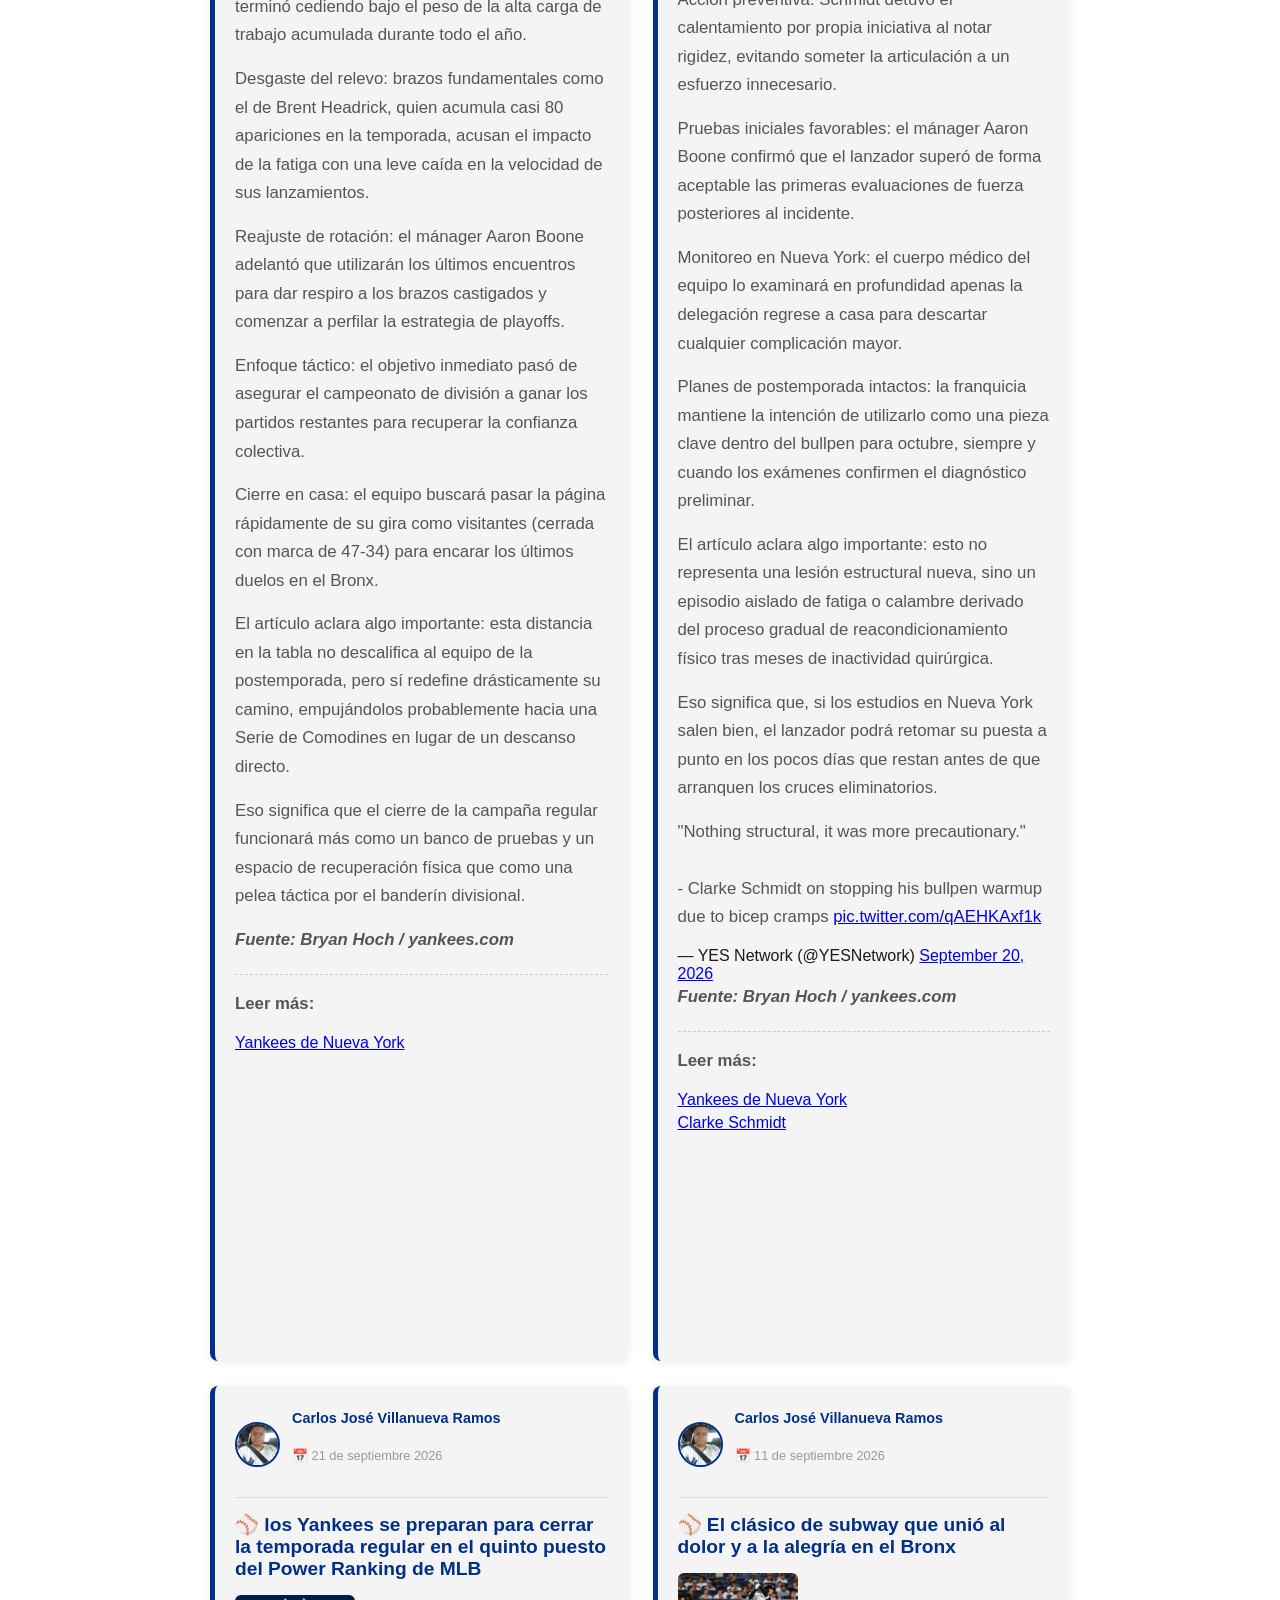
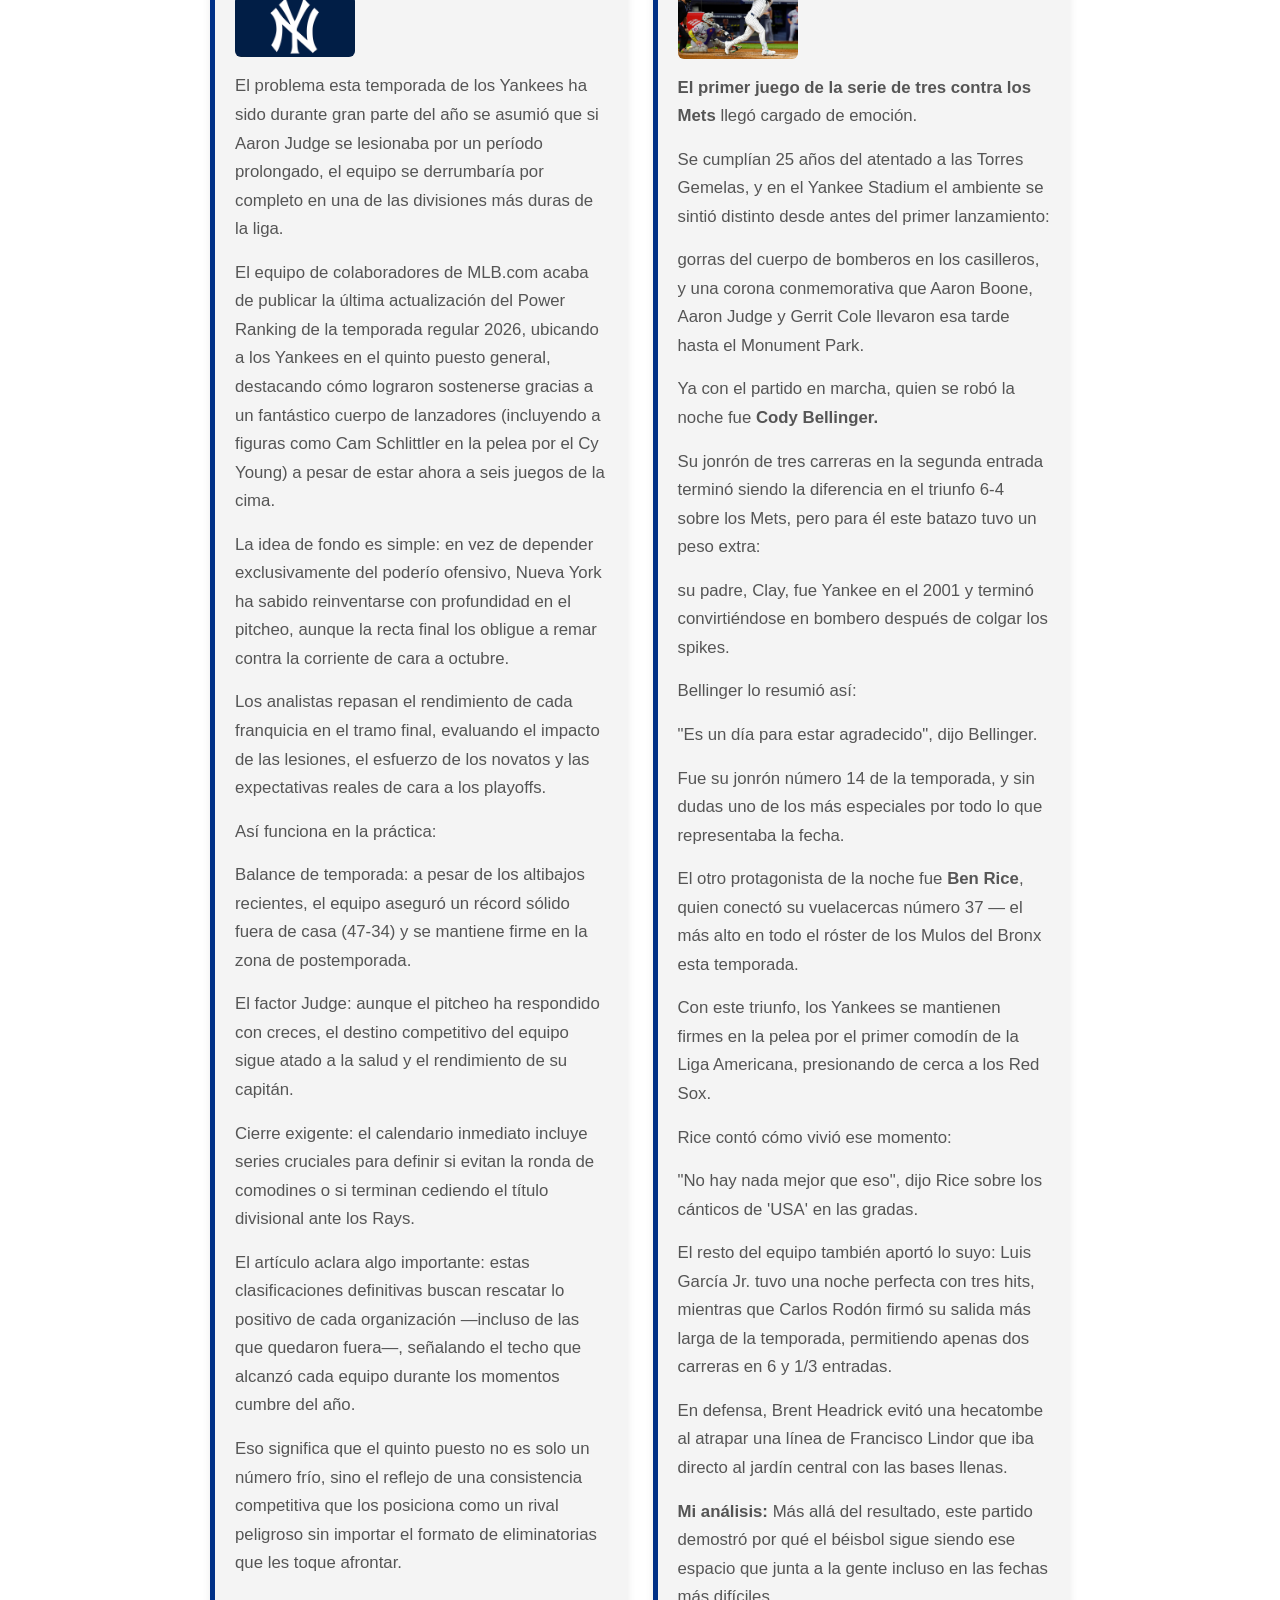
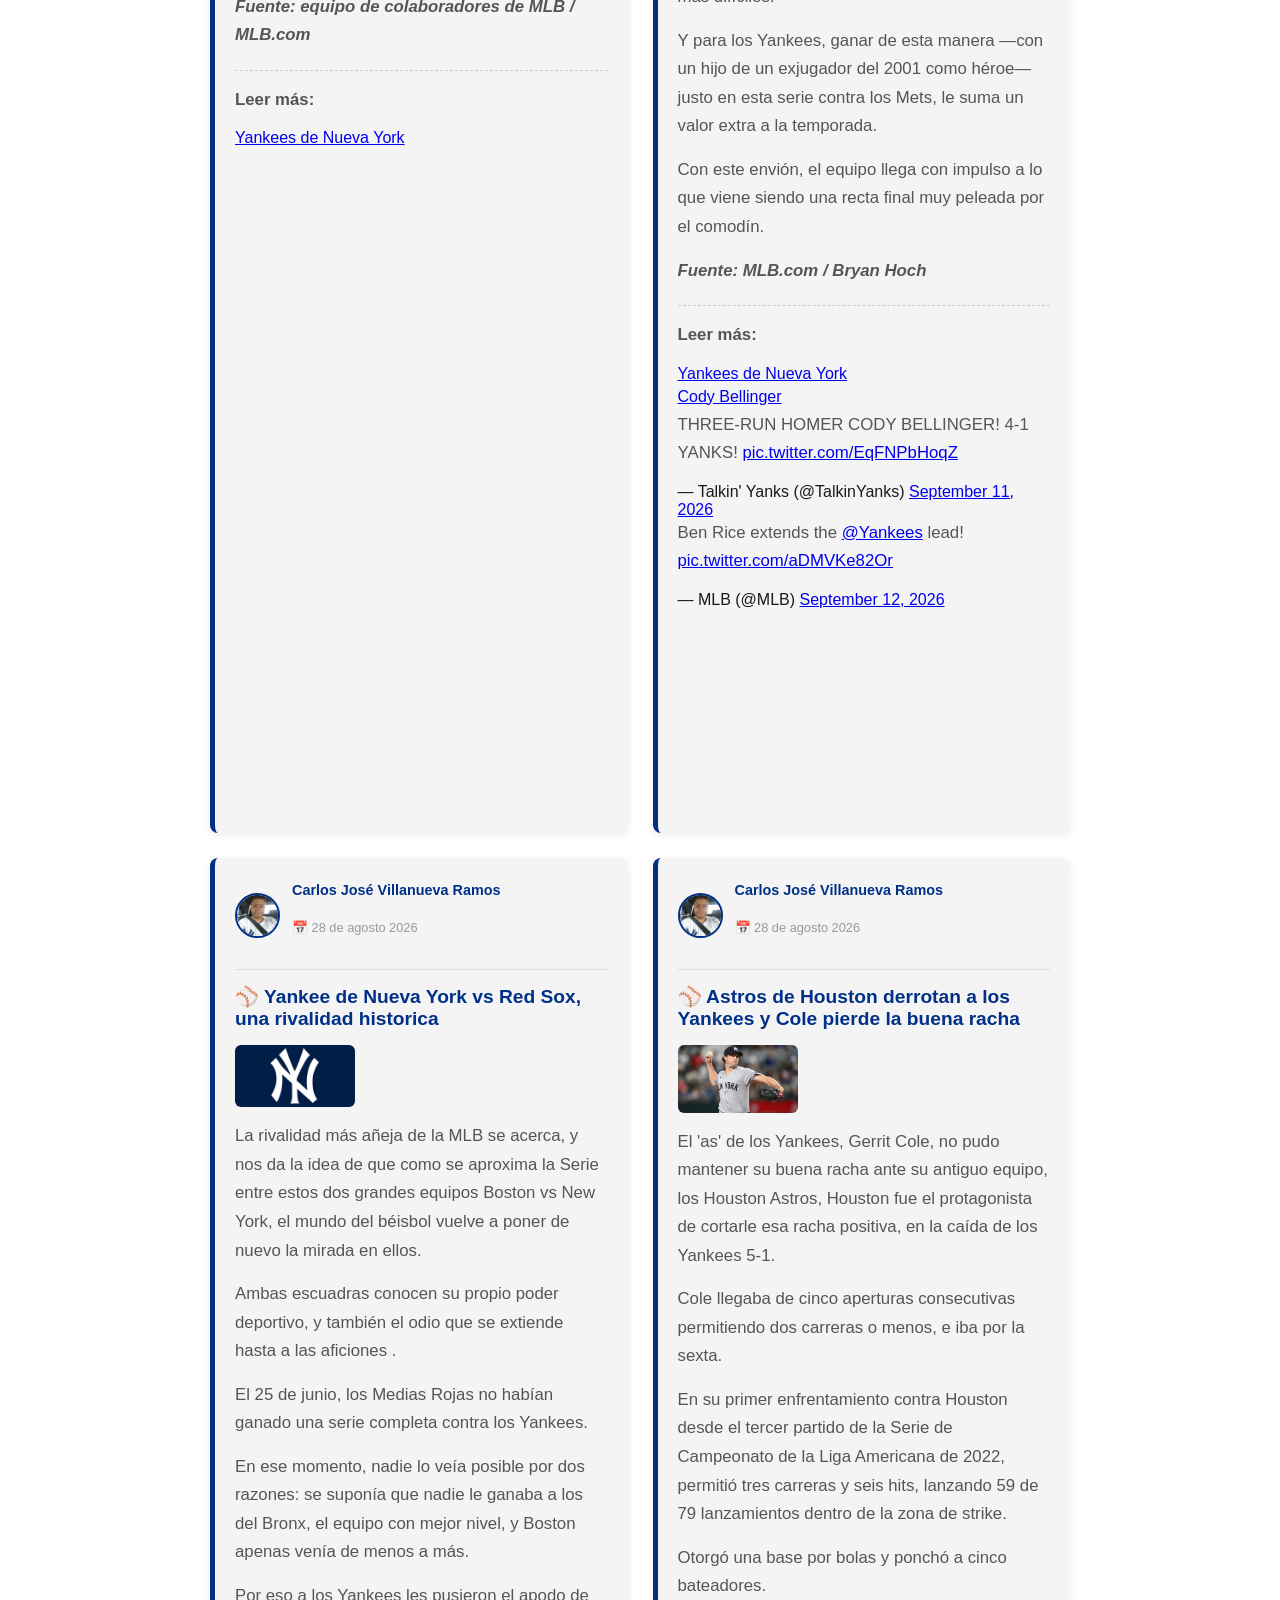
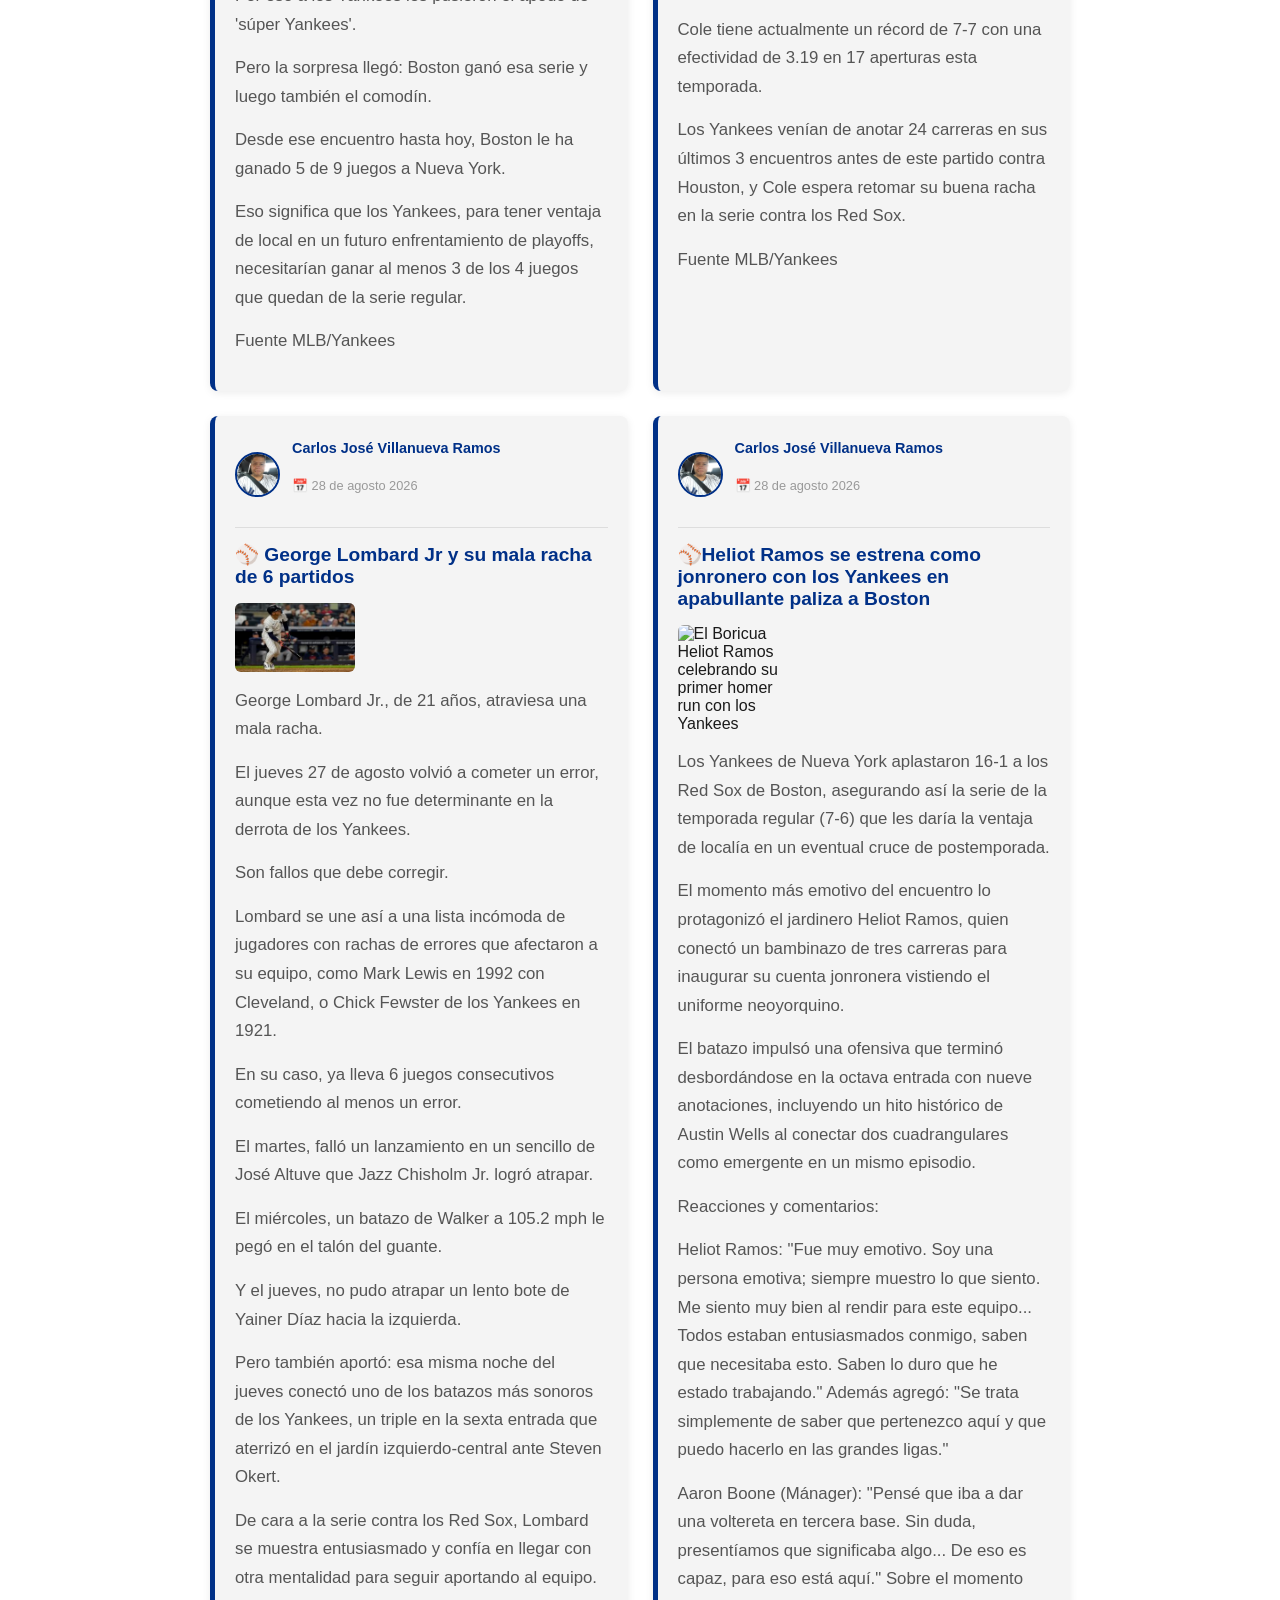
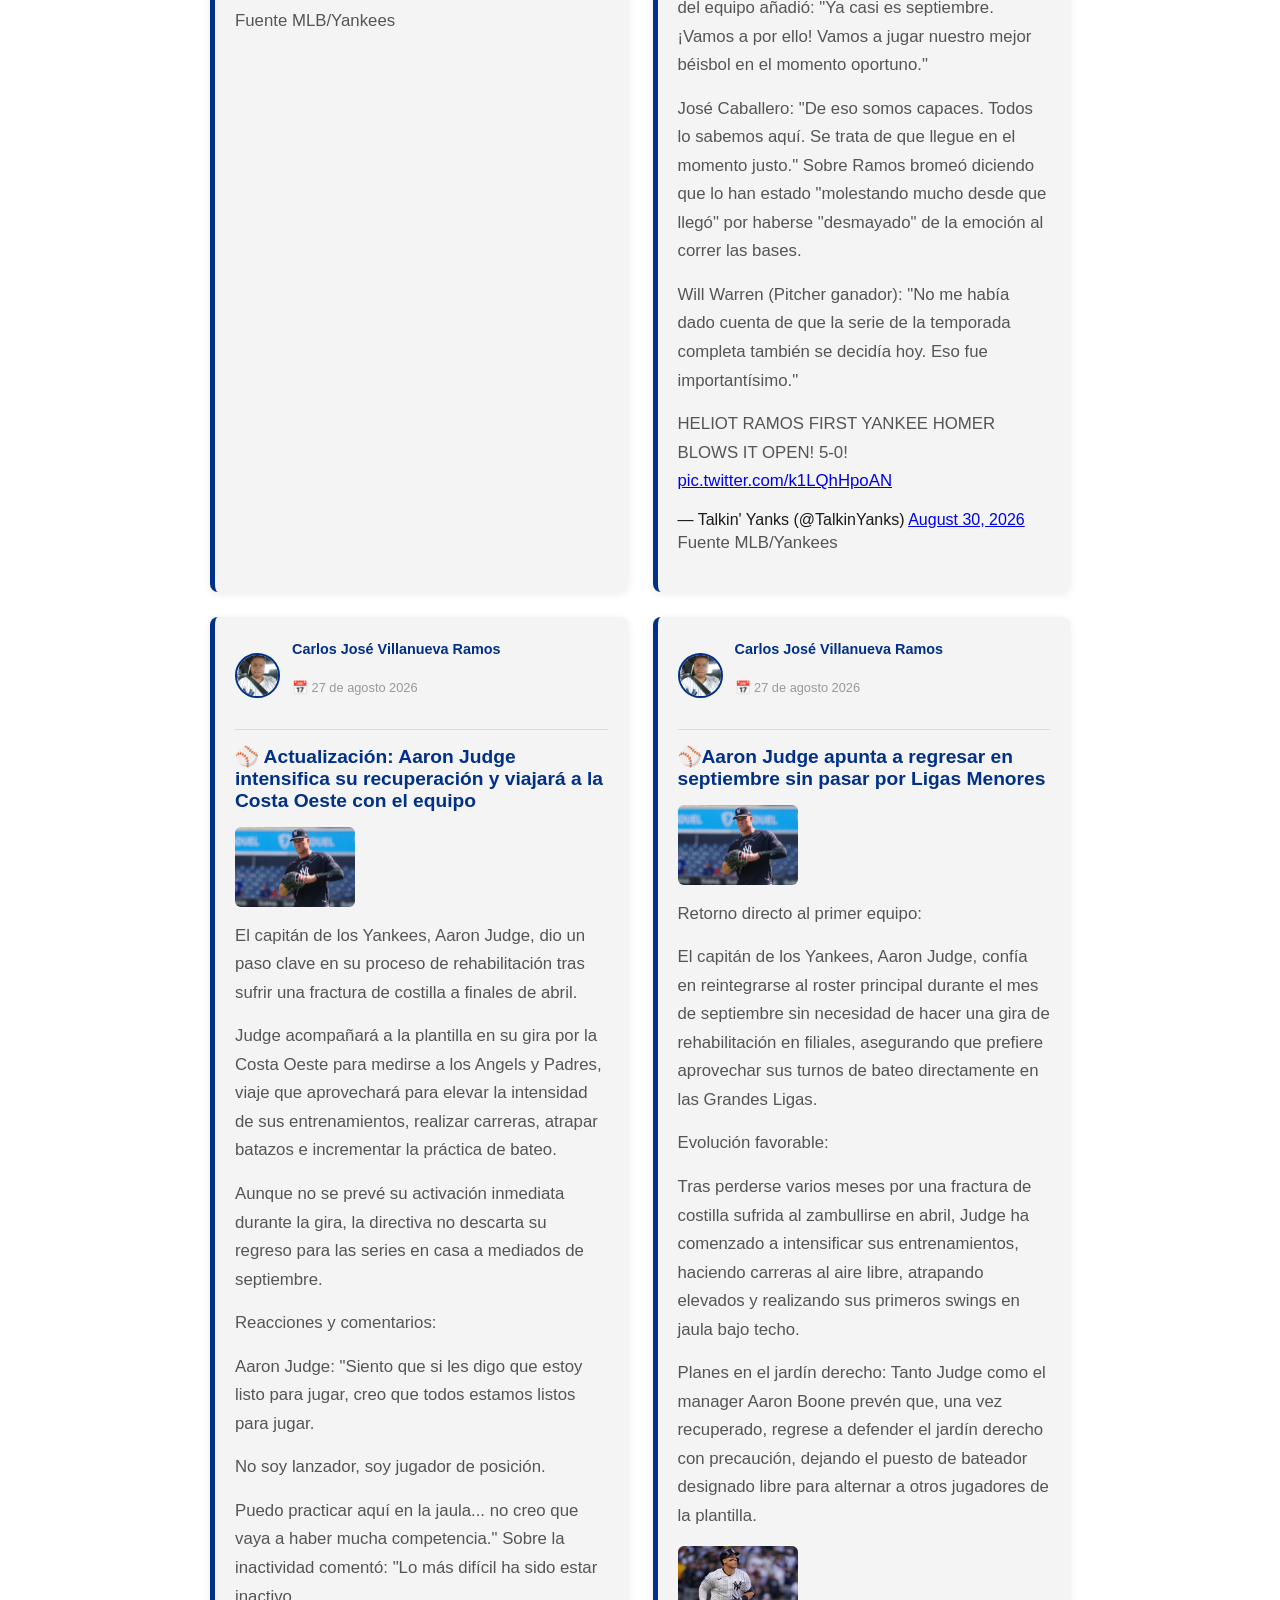
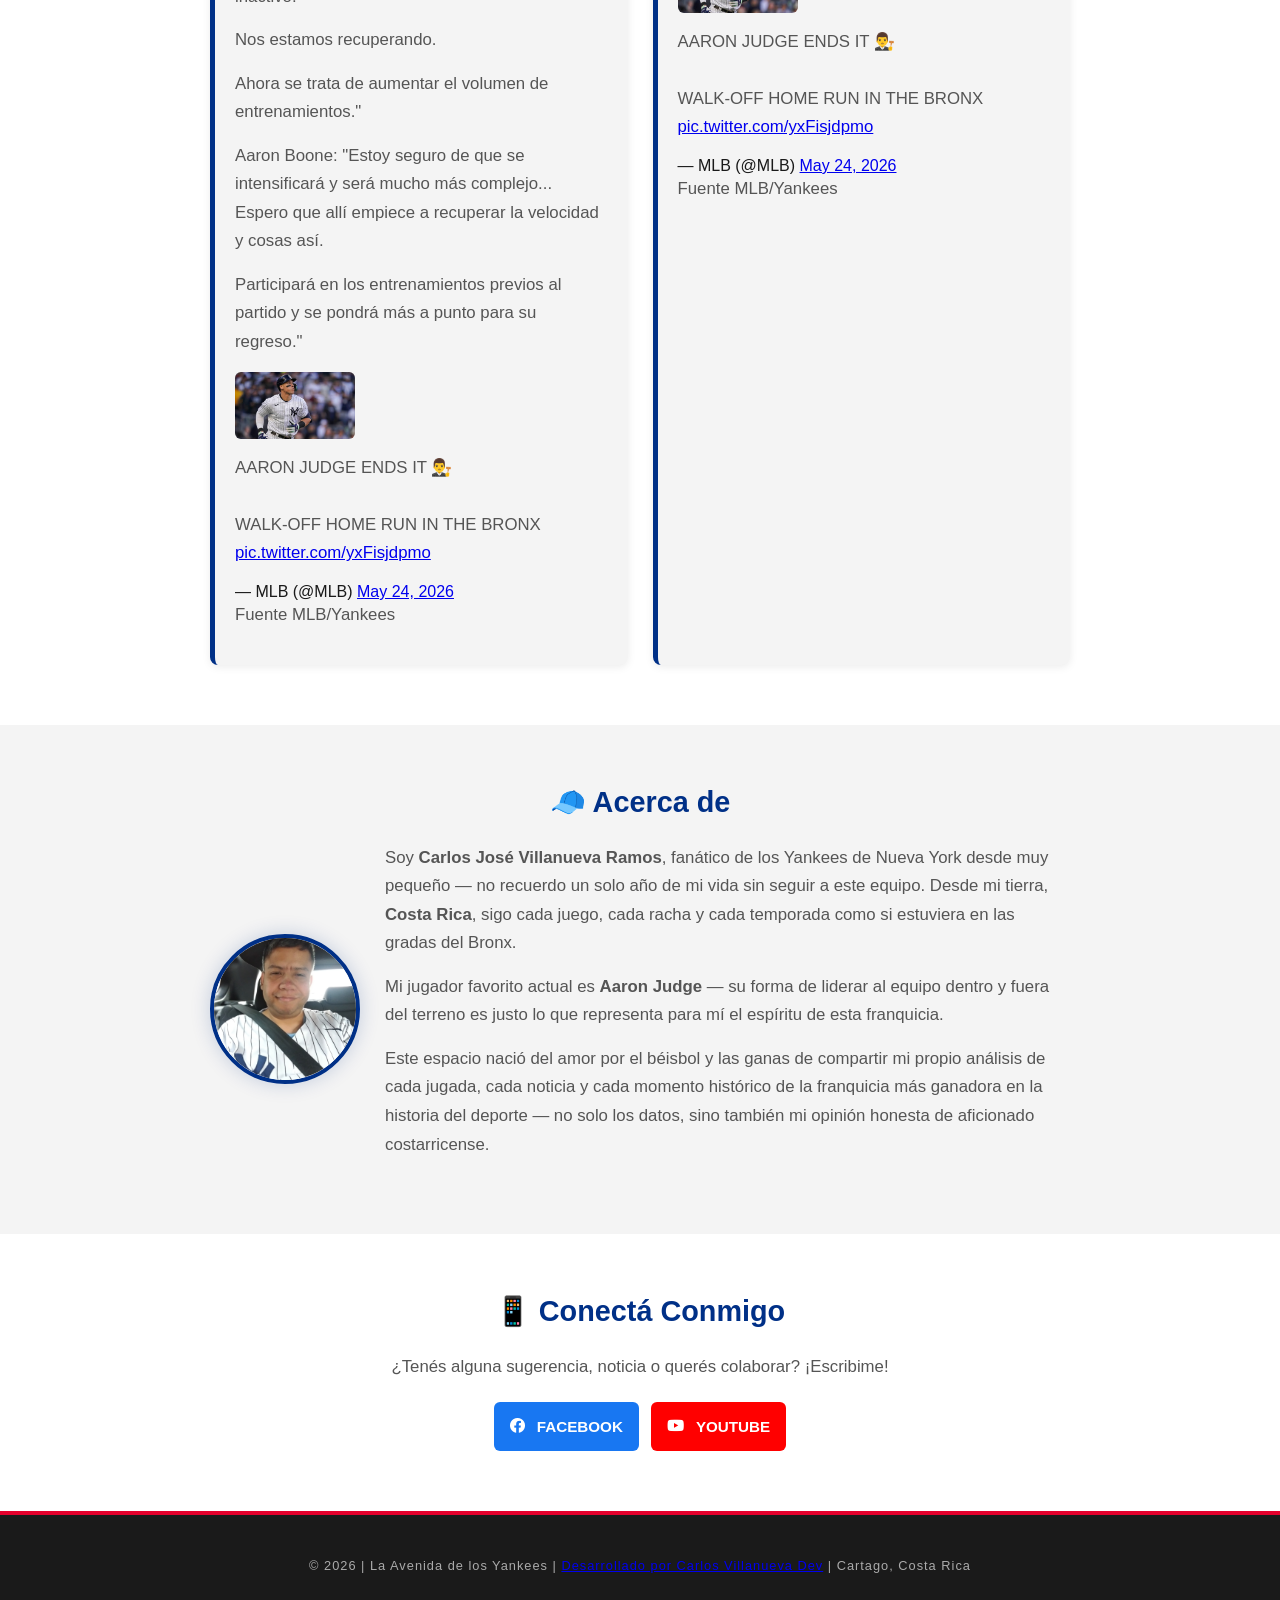
==== commit f409eeb9: "Nueva actualización Nueva actualización" ====
--- a/index.html
+++ b/index.html
@@ -70,7 +70,7 @@
             <li><a href="https://www.mlb.com/" target="_blank" rel="noopener noreferrer">MLB</a></li>
         </ul>
         </div>
-        <iframe width="560" height="315" src="https://www.youtube.com/embed/JfrBy__Nw58?si=Ztv_DfMwyCOmnGjU" title="YouTube video player" frameborder="0" allow="accelerometer; autoplay; clipboard-write; encrypted-media; gyroscope; picture-in-picture; web-share" referrerpolicy="strict-origin-when-cross-origin" allowfullscreen></iframe>
+        <iframe width="100%" height="200" src="https://www.youtube.com/embed/JfrBy__Nw58?si=Ztv_DfMwyCOmnGjU" title="YouTube video player" frameborder="0" allow="accelerometer; autoplay; clipboard-write; encrypted-media; gyroscope; picture-in-picture; web-share" referrerpolicy="strict-origin-when-cross-origin" allowfullscreen></iframe>
          </article>
 
 
@@ -133,7 +133,7 @@
             <li><a href="https://www.mlb.com/yankees/news/" target="_blank" rel="noopener noreferrer">Yankees de Nueva York</a></li>
         </ul>
         </div>
-        <iframe width="560" height="315" src="https://www.youtube.com/embed/JfrBy__Nw58?si=Ztv_DfMwyCOmnGjU" title="YouTube video player" frameborder="0" allow="accelerometer; autoplay; clipboard-write; encrypted-media; gyroscope; picture-in-picture; web-share" referrerpolicy="strict-origin-when-cross-origin" allowfullscreen></iframe>
+        <iframe width="100%" height="200" src="https://www.youtube.com/embed/JfrBy__Nw58?si=Ztv_DfMwyCOmnGjU" title="YouTube video player" frameborder="0" allow="accelerometer; autoplay; clipboard-write; encrypted-media; gyroscope; picture-in-picture; web-share" referrerpolicy="strict-origin-when-cross-origin" allowfullscreen></iframe>
          </article>
 
 
@@ -167,7 +167,7 @@
             <li><a href="https://www.mlb.com/player/clarke-schmidt-657376" target="_blank" rel="noopener noreferrer">Clarke Schmidt</a></li>
         </ul>
         </div>
-        <iframe width="560" height="315" src="https://www.youtube.com/embed/JfrBy__Nw58?si=Ztv_DfMwyCOmnGjU" title="YouTube video player" frameborder="0" allow="accelerometer; autoplay; clipboard-write; encrypted-media; gyroscope; picture-in-picture; web-share" referrerpolicy="strict-origin-when-cross-origin" allowfullscreen></iframe>
+        <iframe width="100%" height="200" src="https://www.youtube.com/embed/JfrBy__Nw58?si=Ztv_DfMwyCOmnGjU" title="YouTube video player" frameborder="0" allow="accelerometer; autoplay; clipboard-write; encrypted-media; gyroscope; picture-in-picture; web-share" referrerpolicy="strict-origin-when-cross-origin" allowfullscreen></iframe>
          </article>
 
 <article class="blog-card">
@@ -197,7 +197,7 @@
             <li><a href="https://www.mlb.com/yankees/news/" target="_blank" rel="noopener noreferrer">Yankees de Nueva York</a></li>
         </ul>
         </div>
-        <iframe width="560" height="315" src="https://www.youtube.com/embed/JfrBy__Nw58?si=Ztv_DfMwyCOmnGjU" title="YouTube video player" frameborder="0" allow="accelerometer; autoplay; clipboard-write; encrypted-media; gyroscope; picture-in-picture; web-share" referrerpolicy="strict-origin-when-cross-origin" allowfullscreen></iframe>
+        <iframe width="100%" height="200" src="https://www.youtube.com/embed/JfrBy__Nw58?si=Ztv_DfMwyCOmnGjU" title="YouTube video player" frameborder="0" allow="accelerometer; autoplay; clipboard-write; encrypted-media; gyroscope; picture-in-picture; web-share" referrerpolicy="strict-origin-when-cross-origin" allowfullscreen></iframe>
          </article>
 
 
@@ -237,7 +237,7 @@
         </div>
         <blockquote class="twitter-tweet"><p lang="en" dir="ltr">THREE-RUN HOMER CODY BELLINGER! 4-1 YANKS! <a href="https://t.co/EqFNPbHoqZ">pic.twitter.com/EqFNPbHoqZ</a></p>&mdash; Talkin&#39; Yanks (@TalkinYanks) <a href="https://x.com/TalkinYanks/status/2098558985372578213?ref_src=twsrc%5Etfw">September 11, 2026</a></blockquote> <script async src="https://platform.x.com/widgets.js" charset="utf-8"></script>
         <blockquote class="twitter-tweet"><p lang="en" dir="ltr">Ben Rice extends the <a href="https://x.com/Yankees?ref_src=twsrc%5Etfw">@Yankees</a> lead! <a href="https://t.co/aDMVKe82Or">pic.twitter.com/aDMVKe82Or</a></p>&mdash; MLB (@MLB) <a href="https://x.com/MLB/status/2098569701173367045?ref_src=twsrc%5Etfw">September 12, 2026</a></blockquote> <script async src="https://platform.x.com/widgets.js" charset="utf-8"></script>
-        <iframe width="560" height="315" src="https://www.youtube.com/embed/JfrBy__Nw58?si=Ztv_DfMwyCOmnGjU" title="YouTube video player" frameborder="0" allow="accelerometer; autoplay; clipboard-write; encrypted-media; gyroscope; picture-in-picture; web-share" referrerpolicy="strict-origin-when-cross-origin" allowfullscreen></iframe>
+        <iframe width="100%" height="200" src="https://www.youtube.com/embed/JfrBy__Nw58?si=Ztv_DfMwyCOmnGjU" title="YouTube video player" frameborder="0" allow="accelerometer; autoplay; clipboard-write; encrypted-media; gyroscope; picture-in-picture; web-share" referrerpolicy="strict-origin-when-cross-origin" allowfullscreen></iframe>
          </article>
 
 
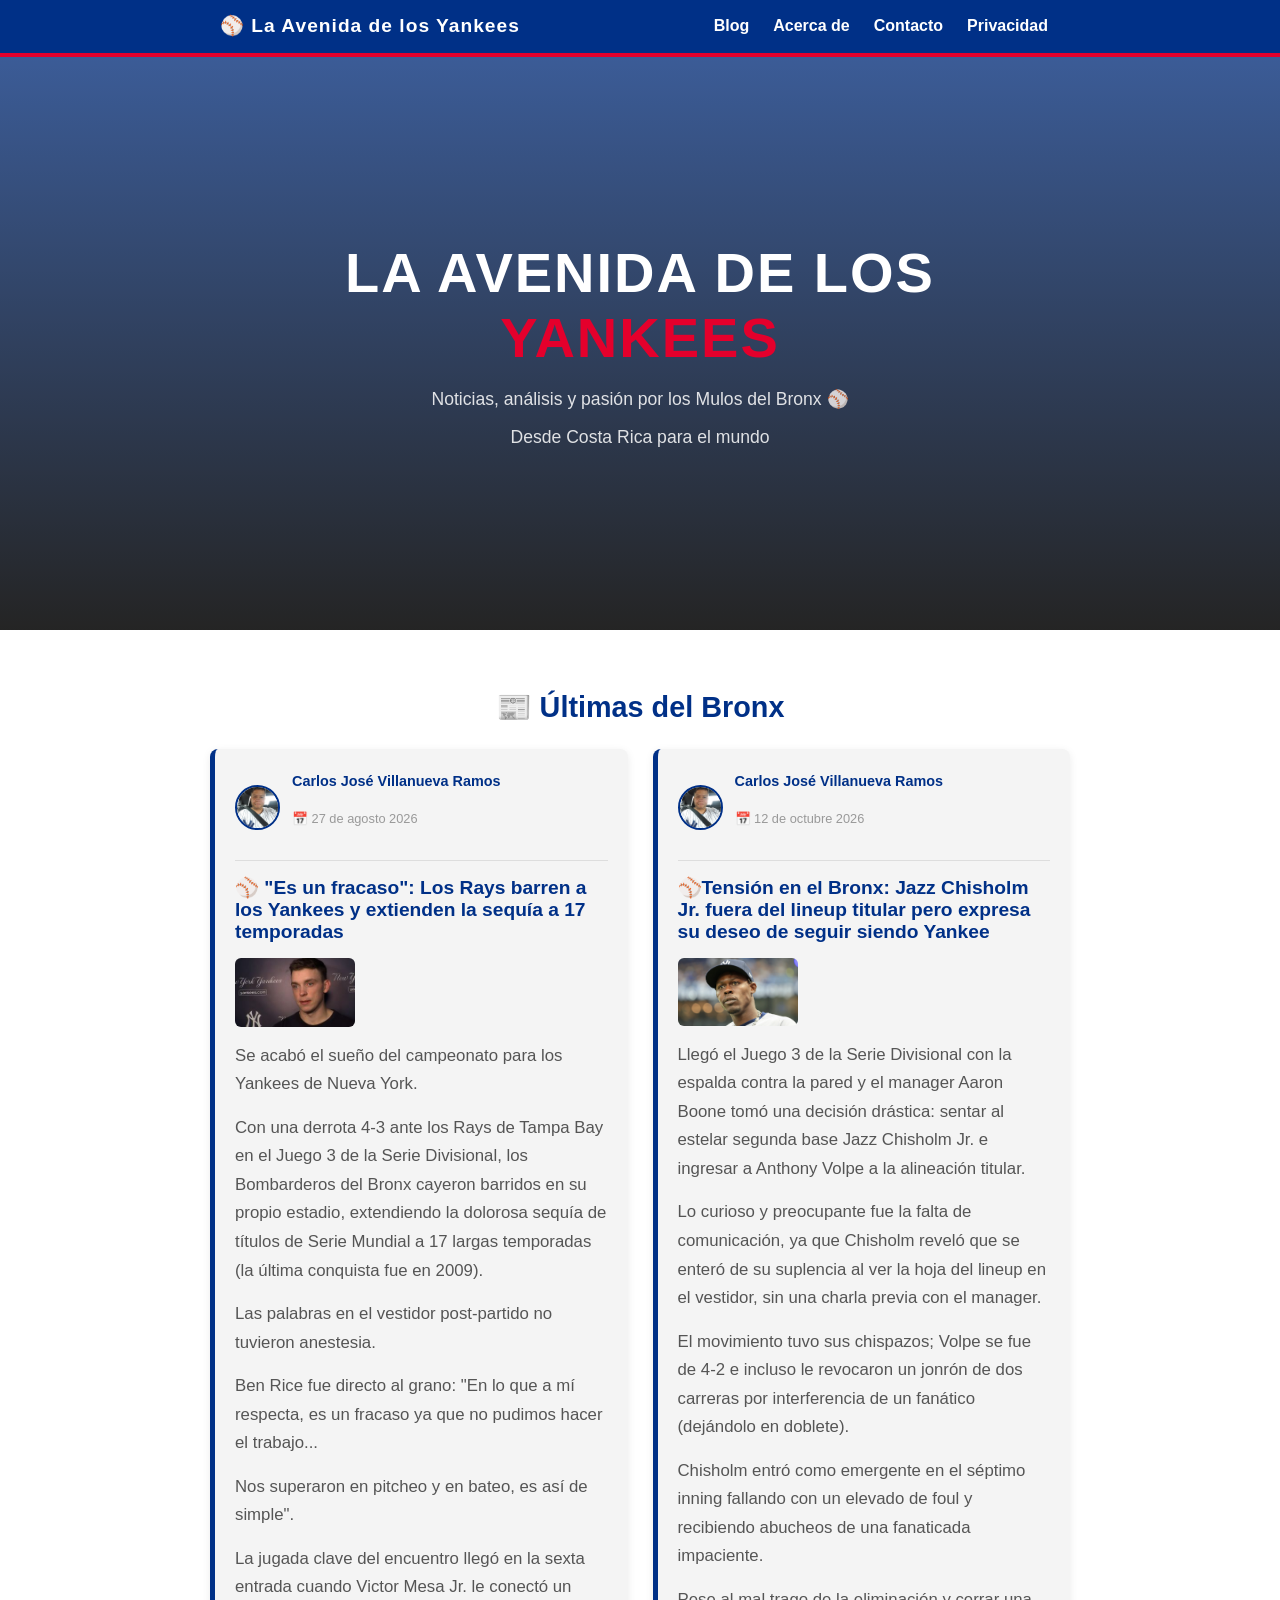
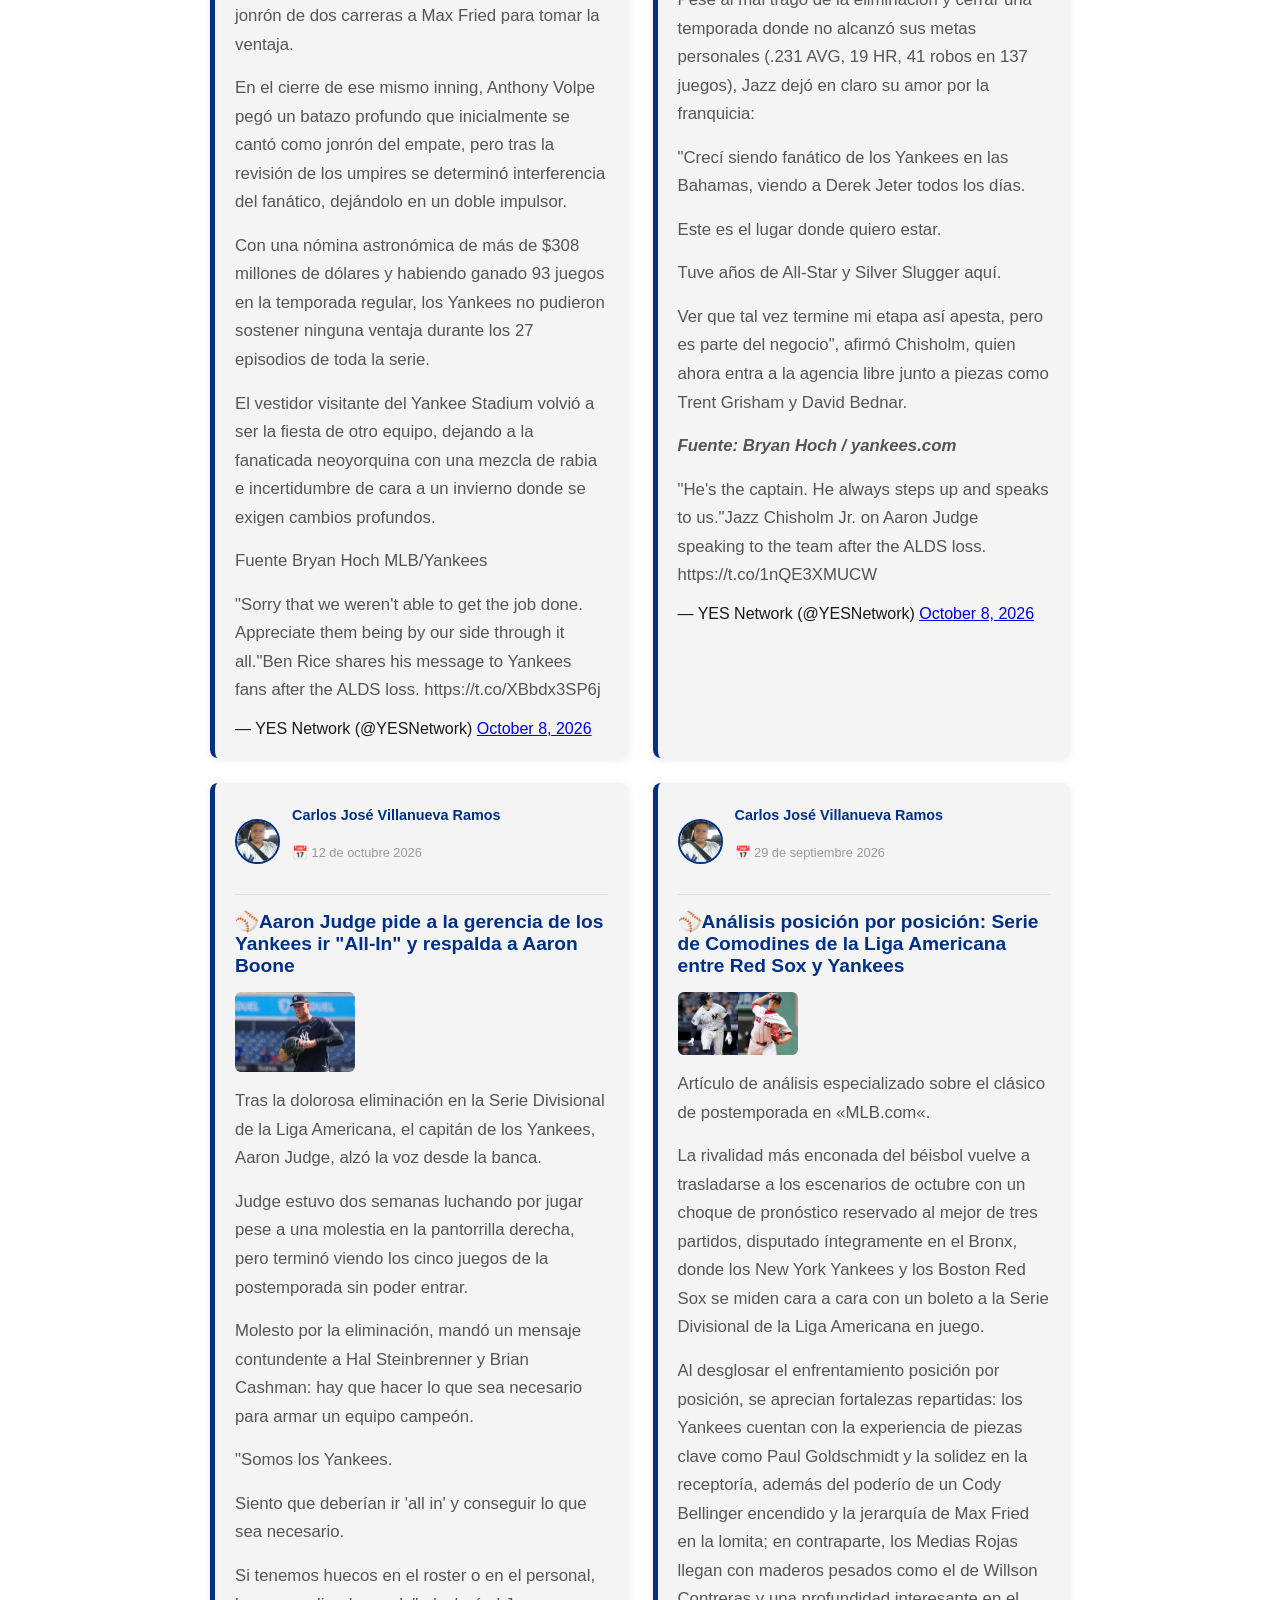
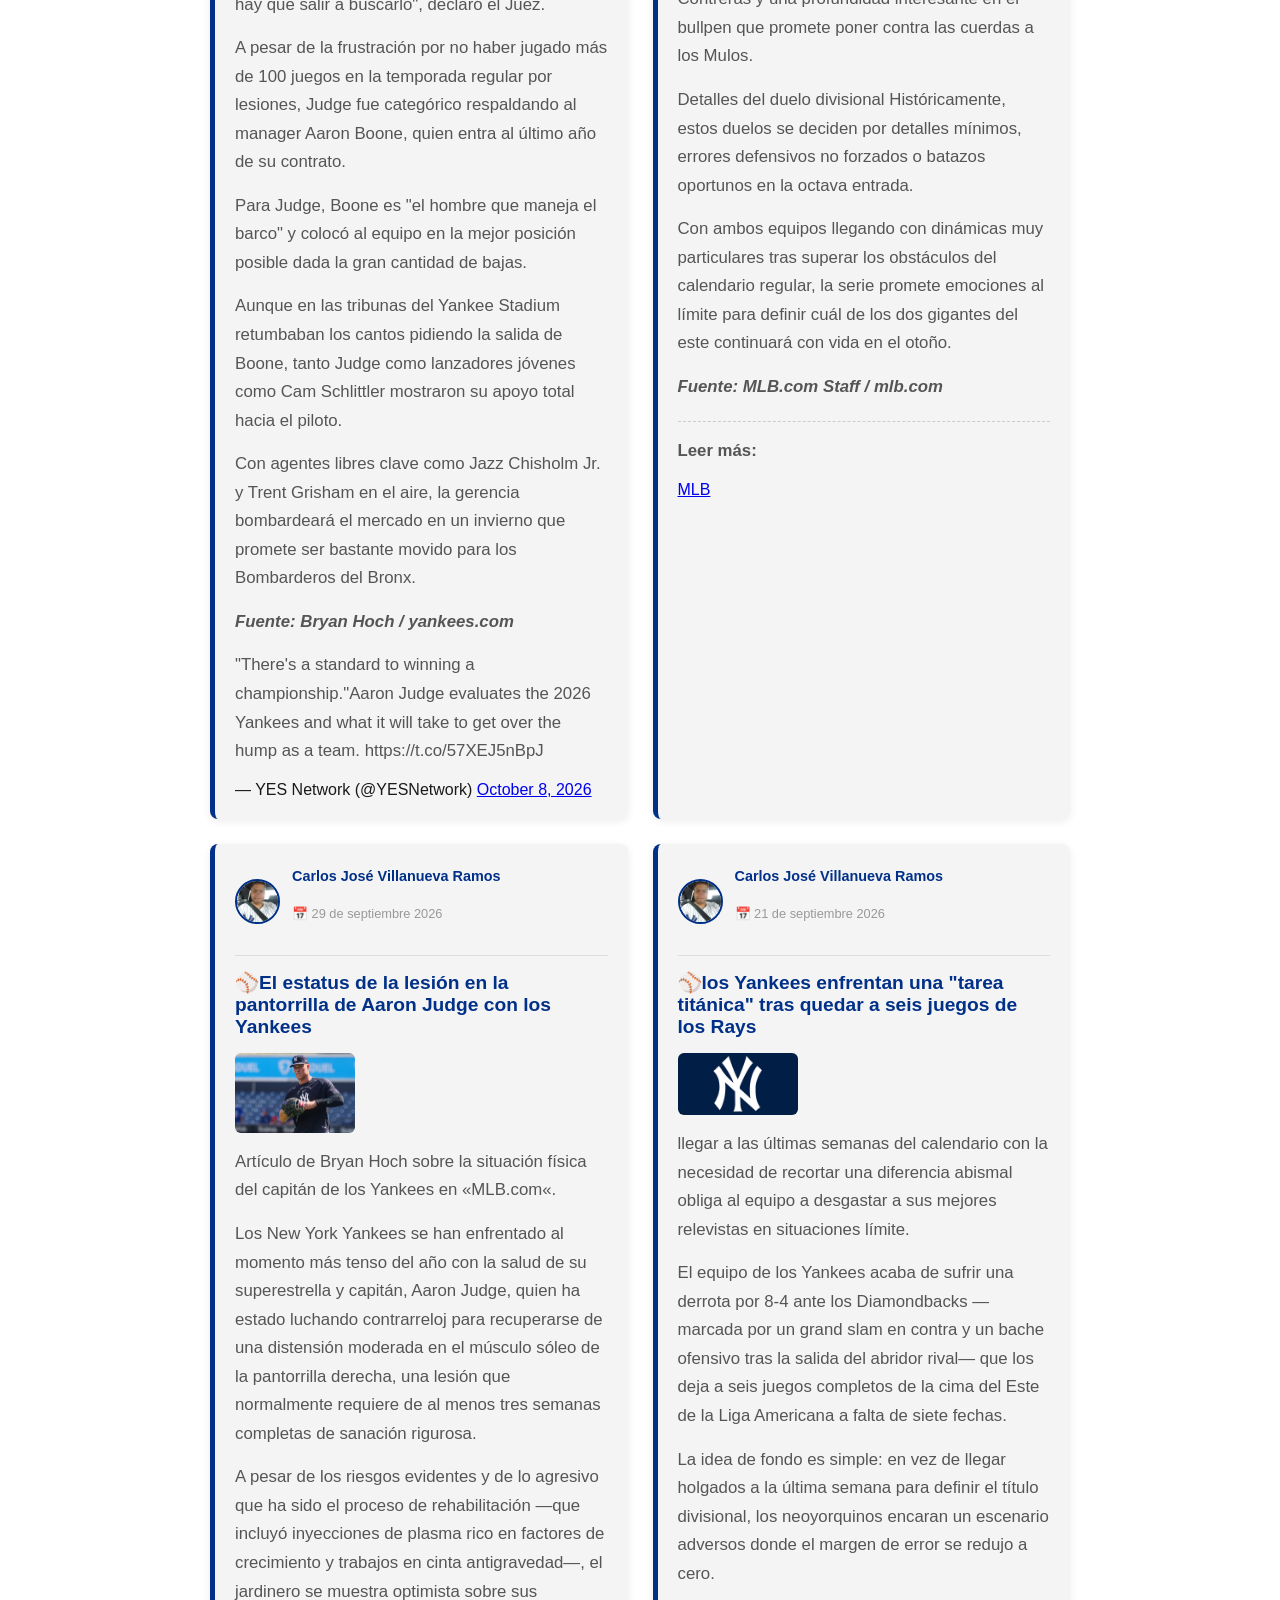
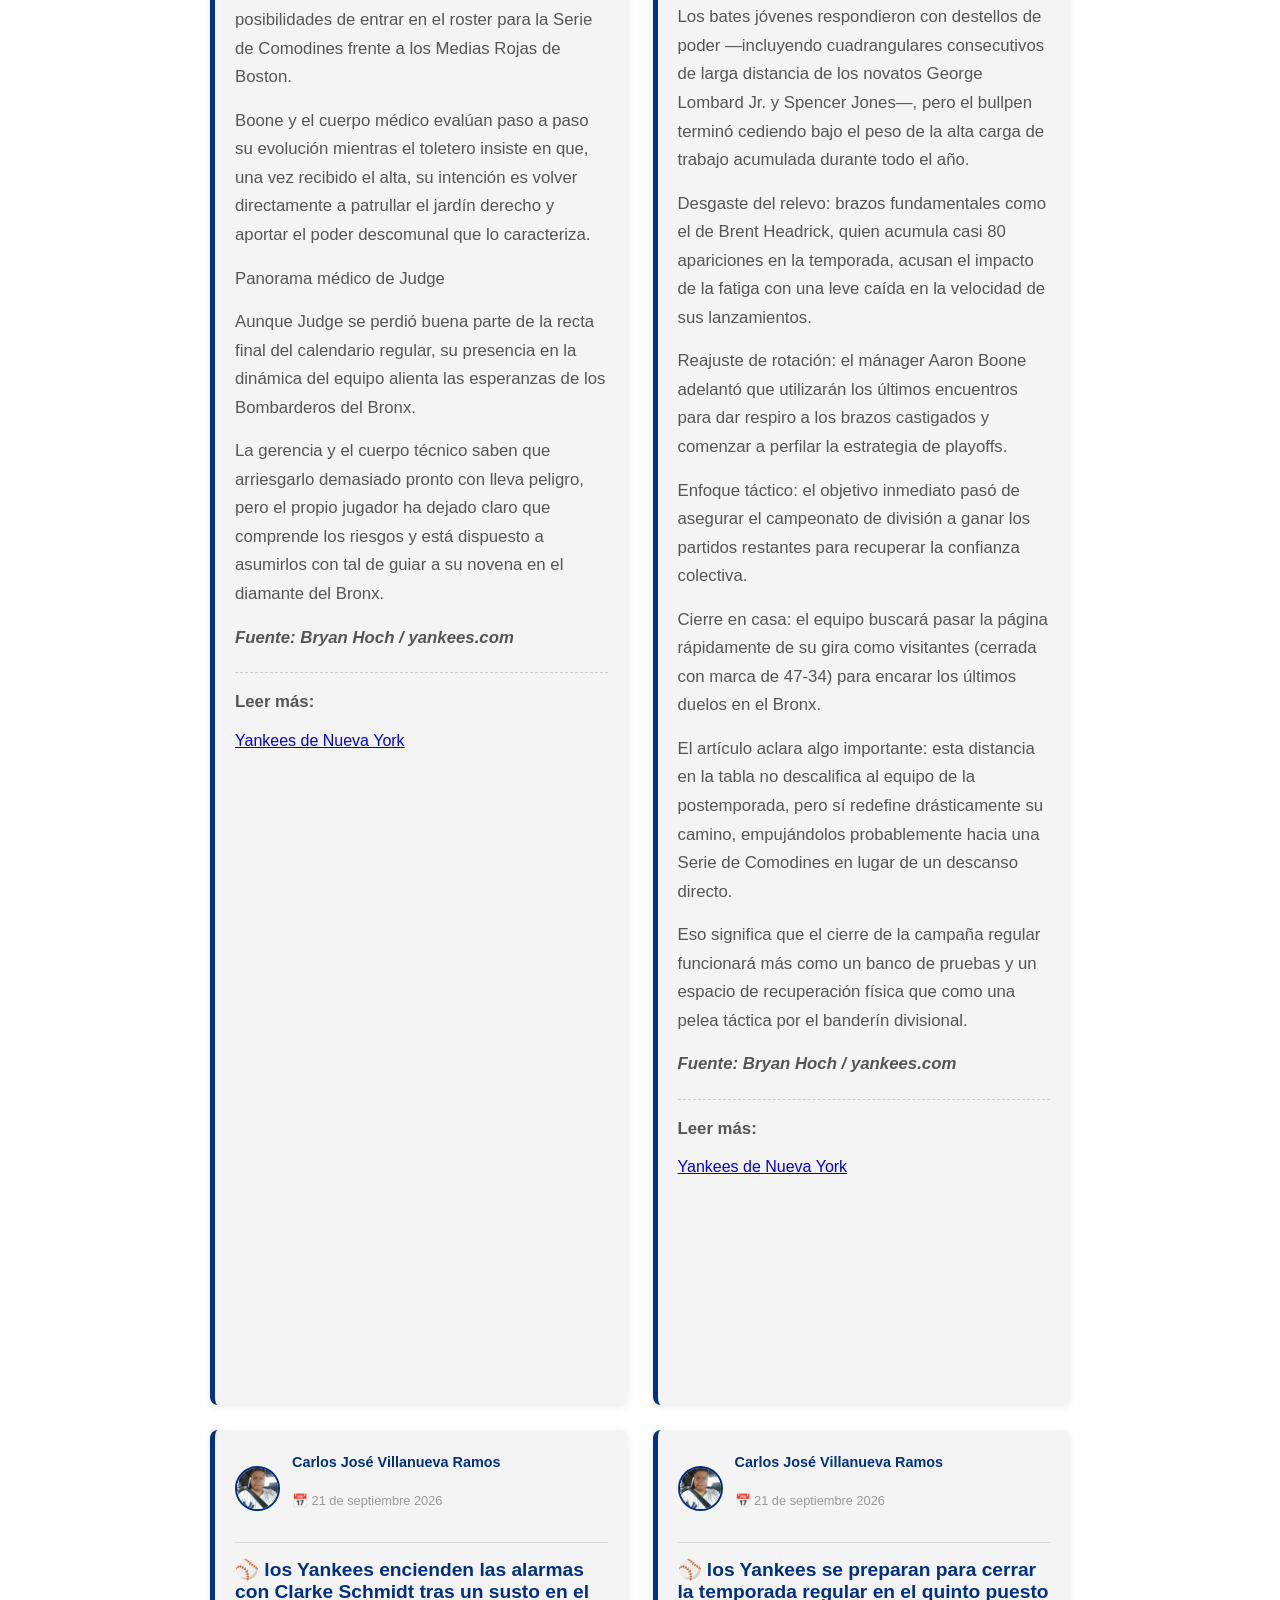
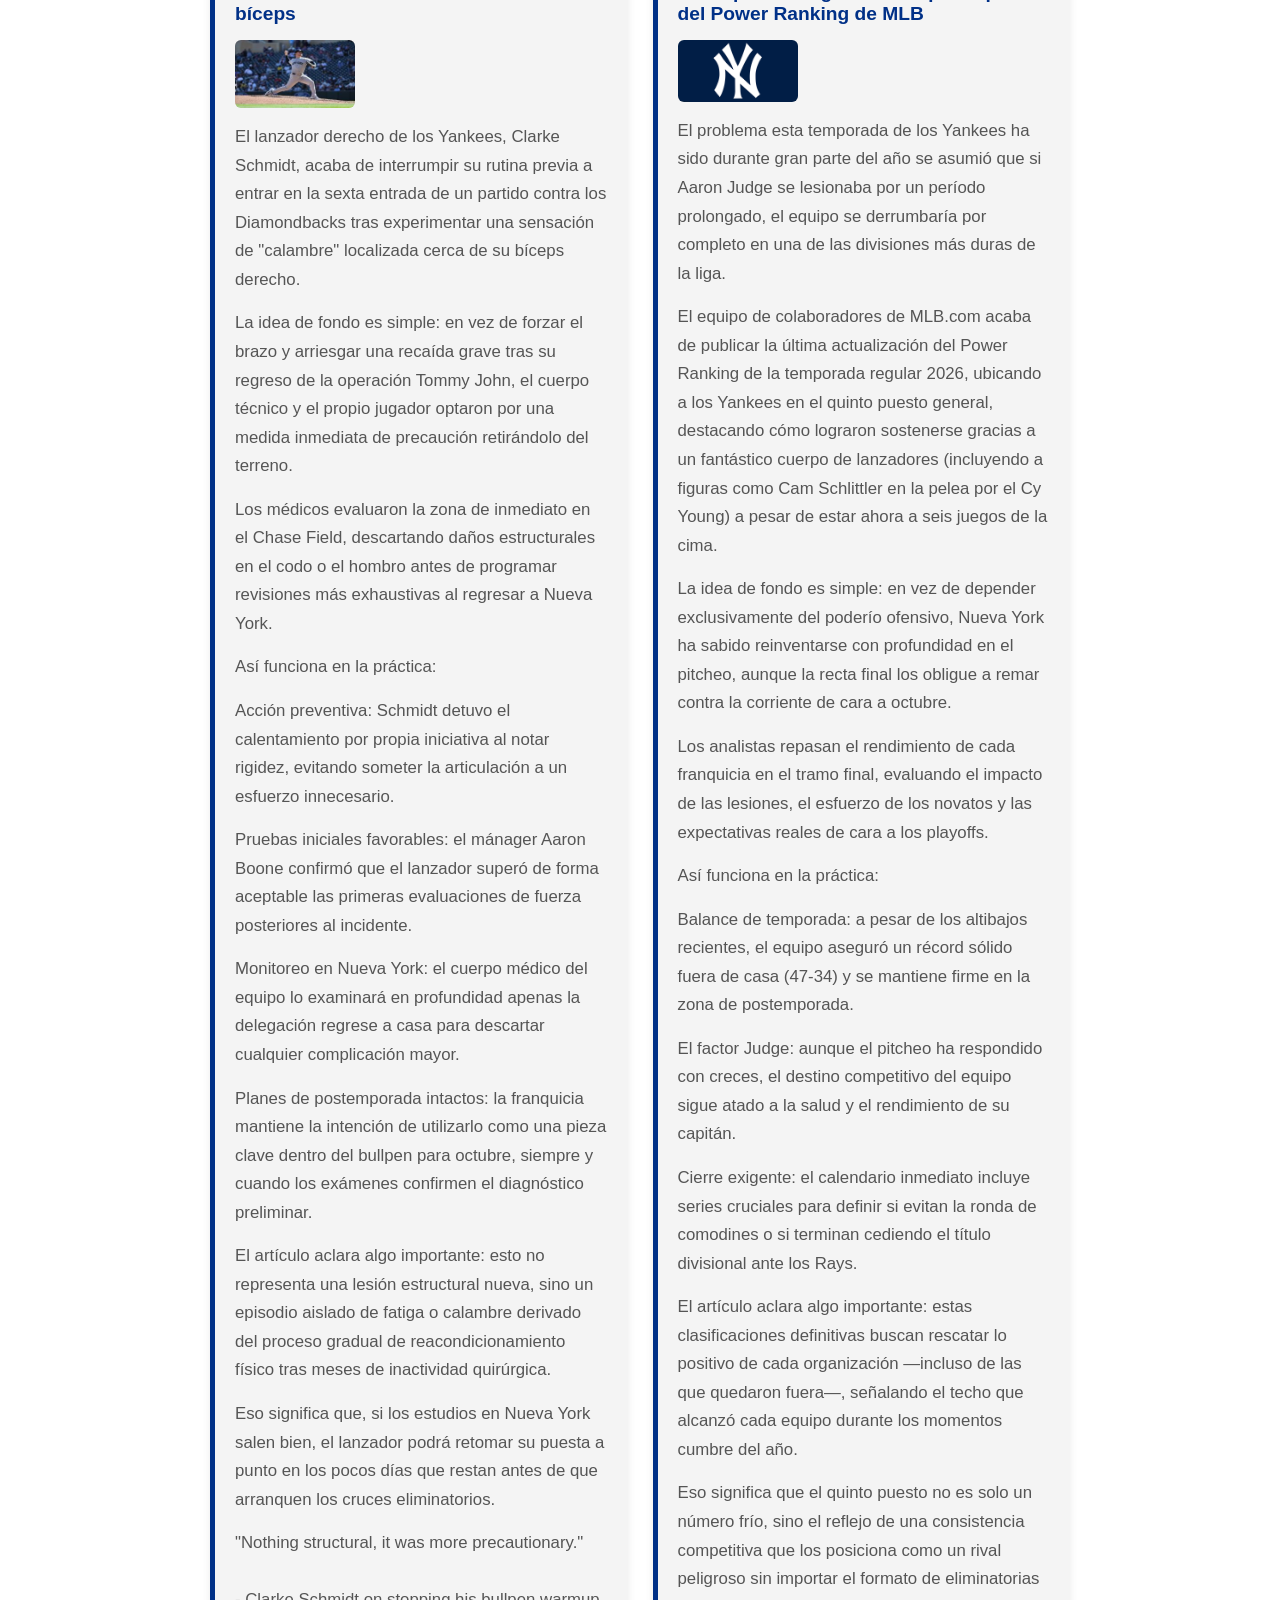
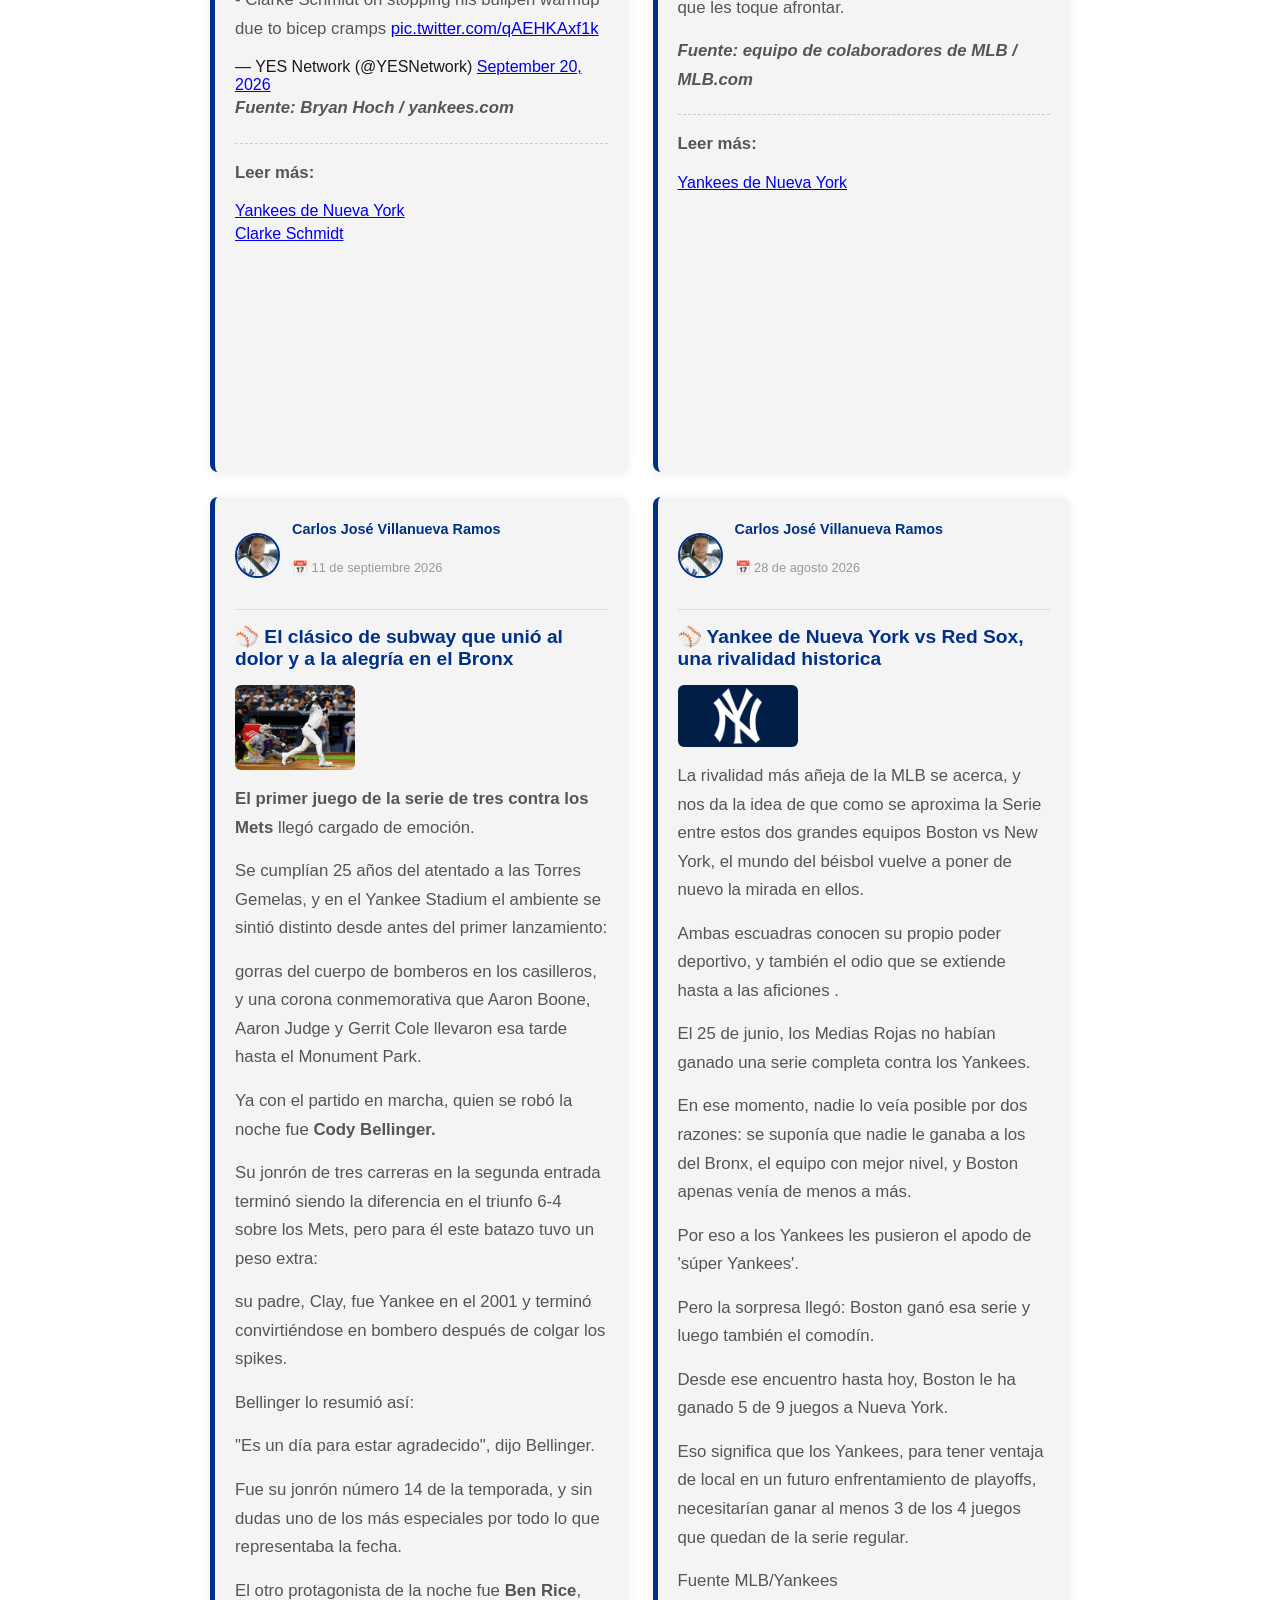
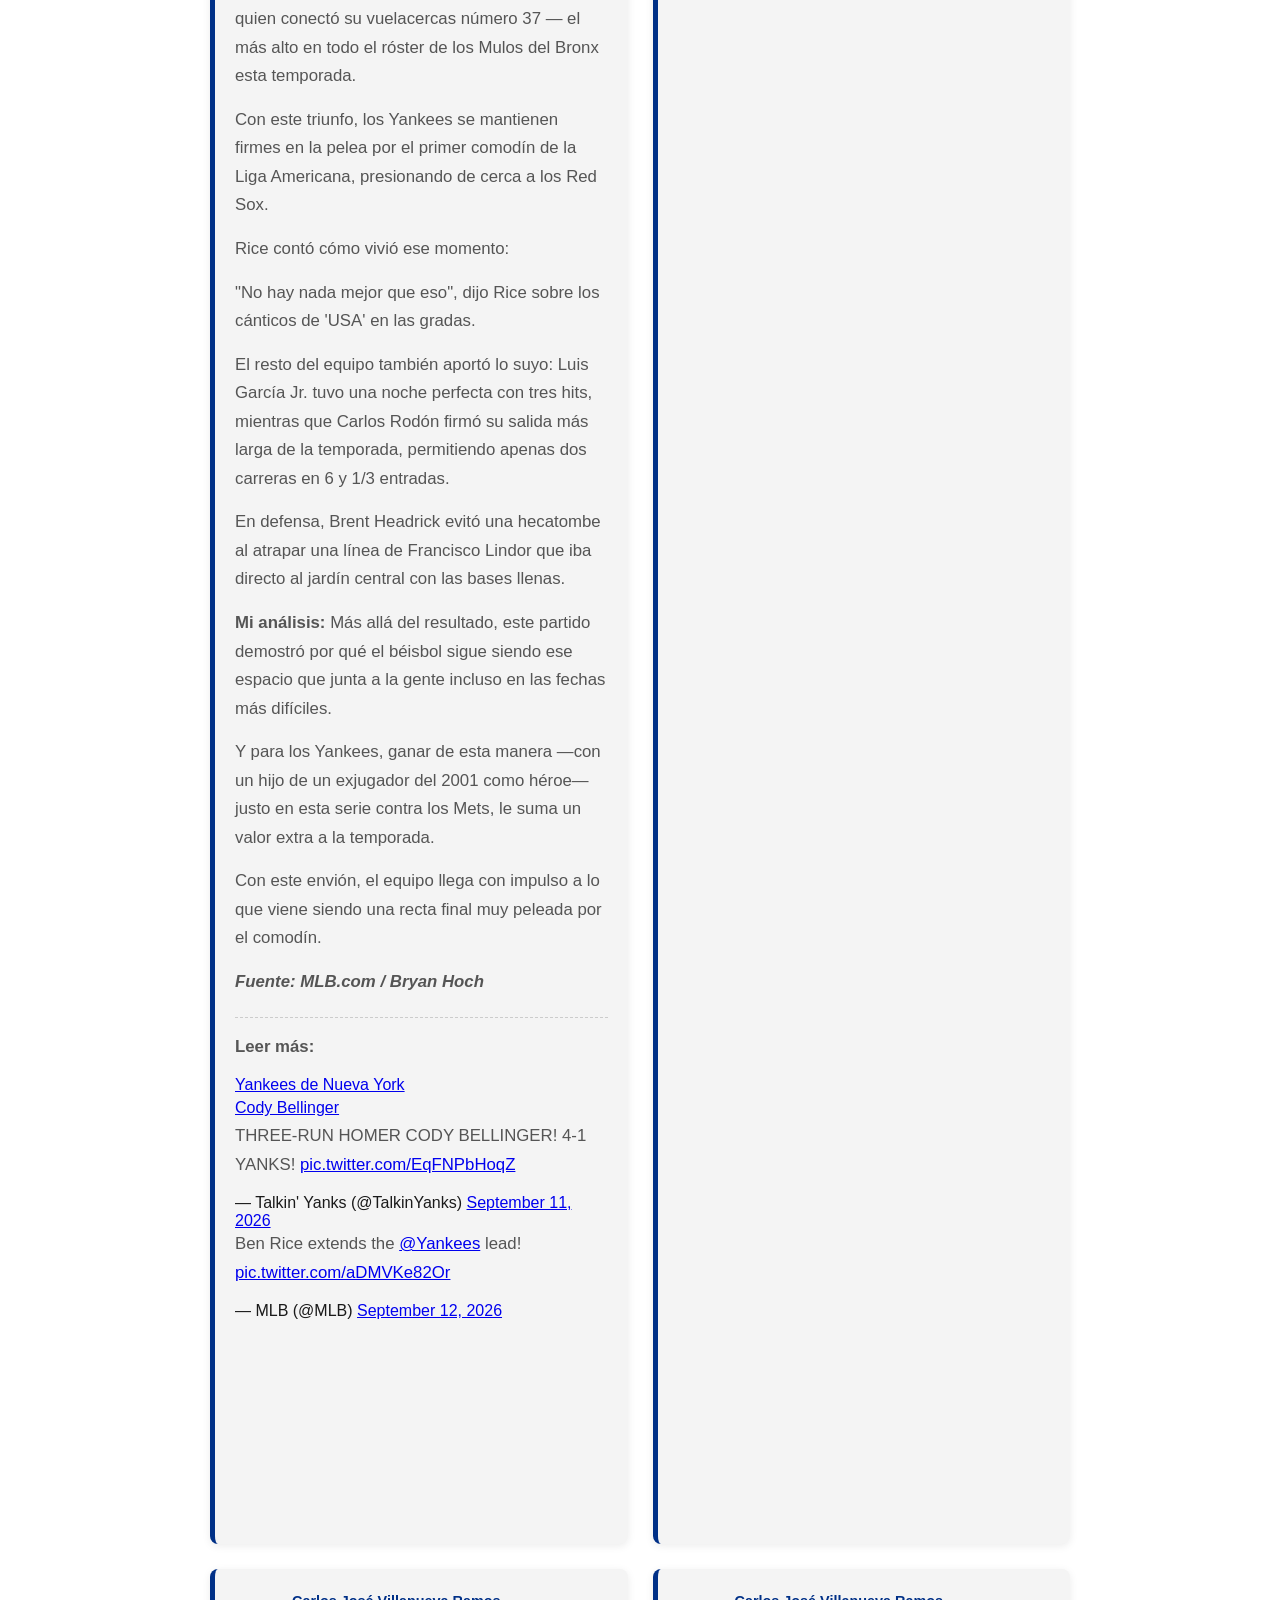
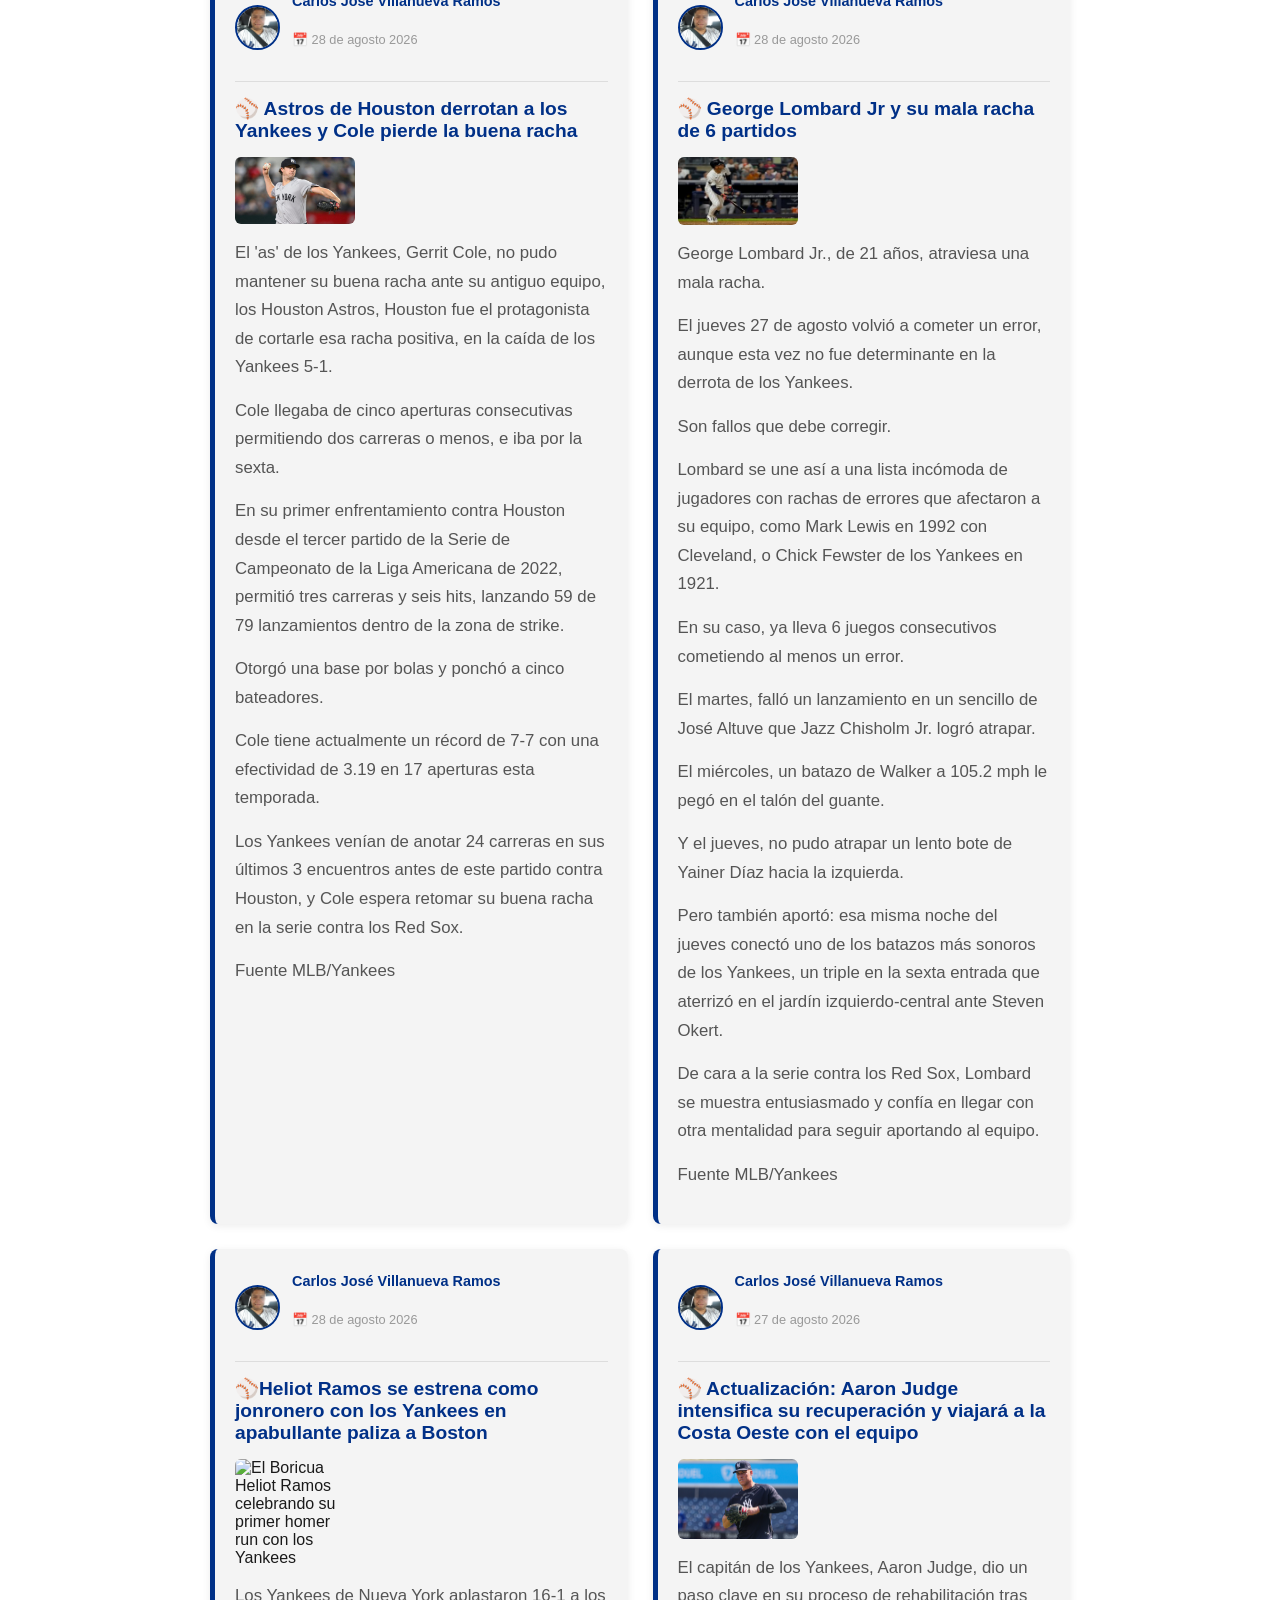
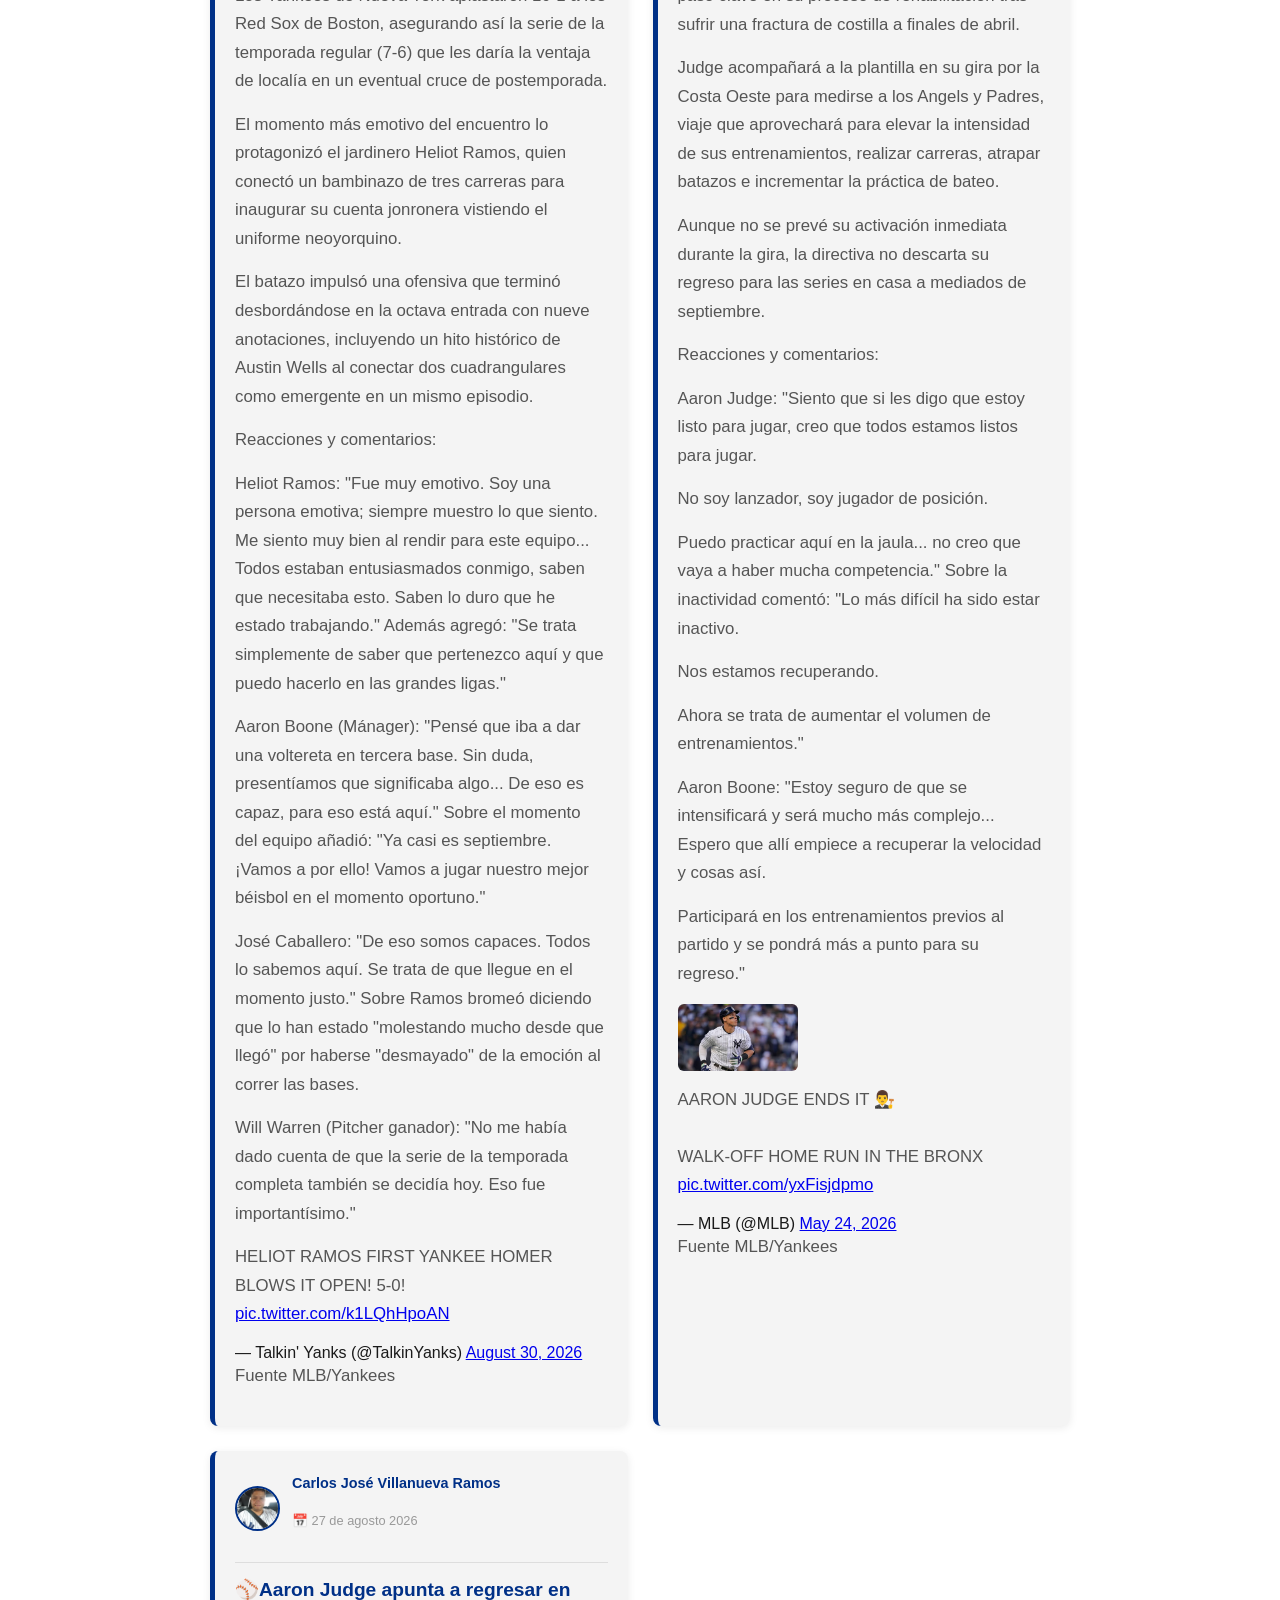
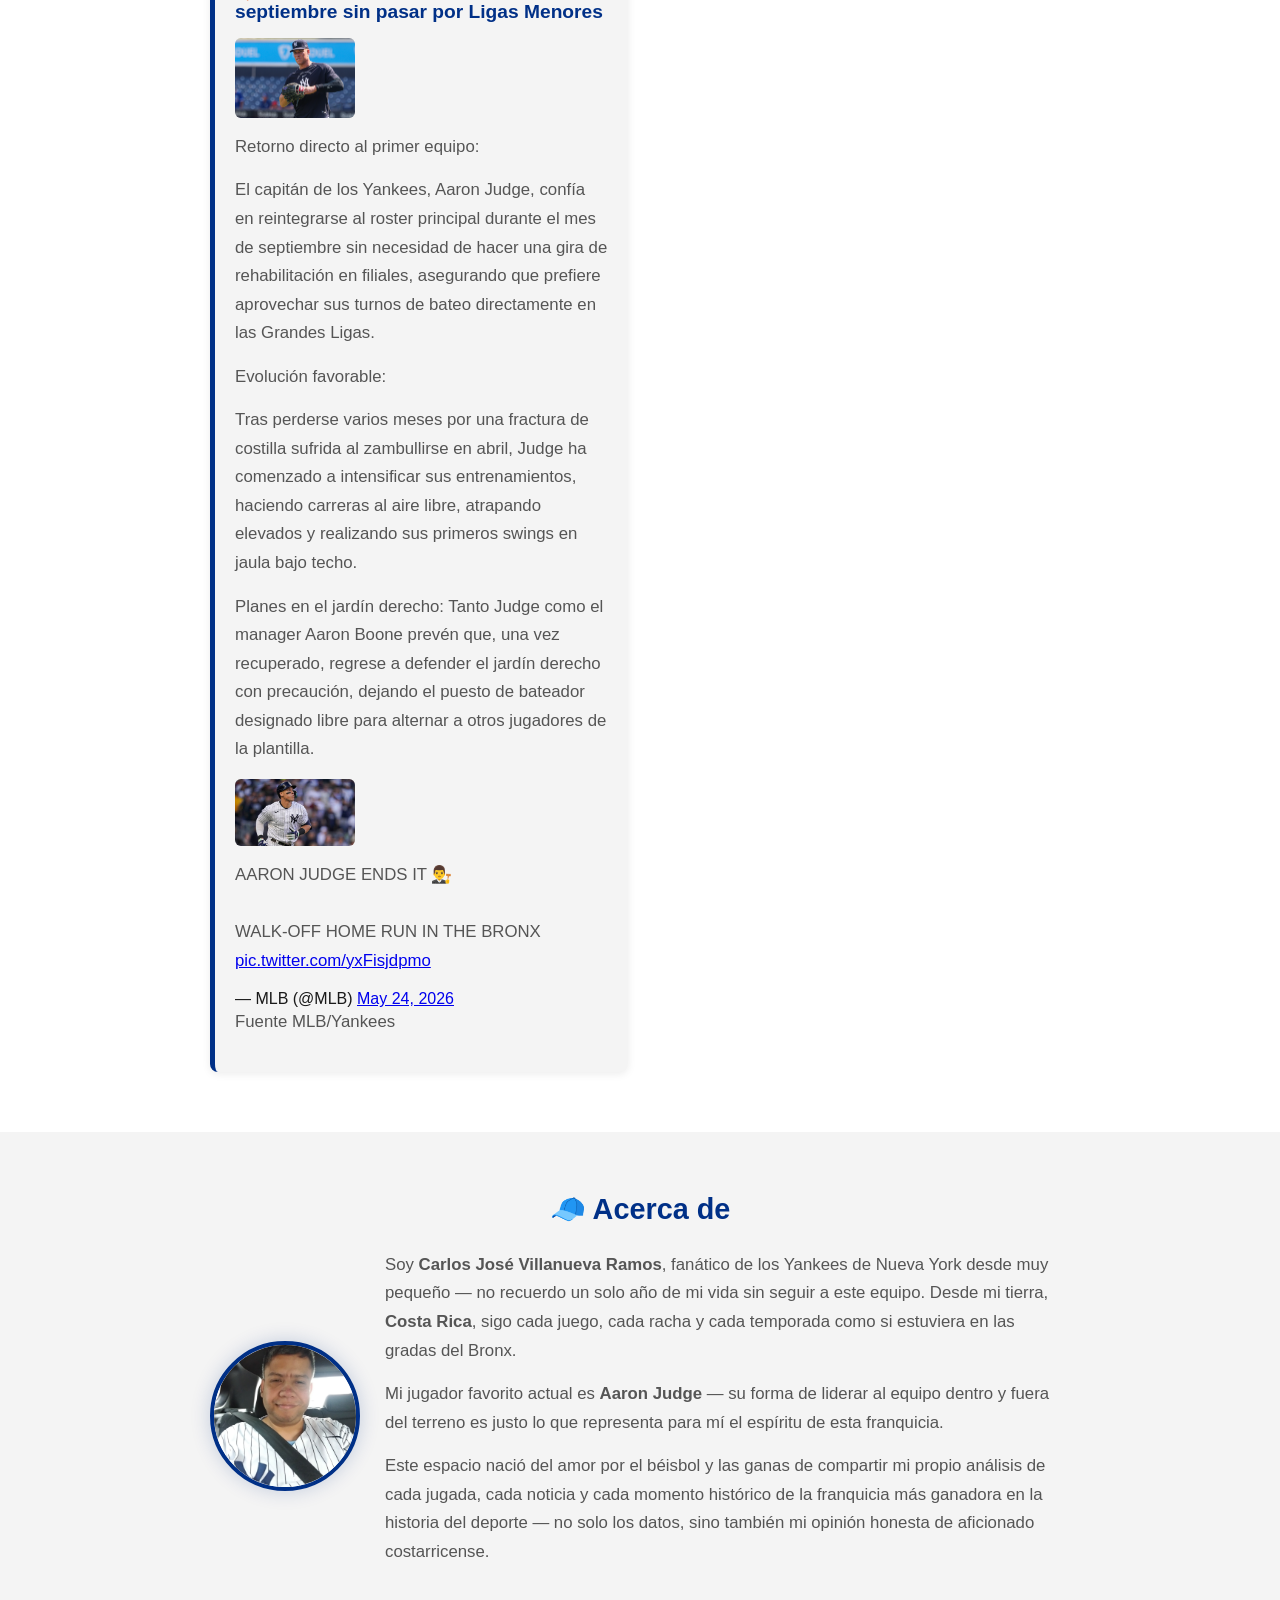
==== commit 71bdf5c6: "Nuevas noticias sobre los Yankees de Nueva York Nuevas noticias sobre los Yankees de Nueva York" ====
--- a/index.html
+++ b/index.html
@@ -47,6 +47,78 @@
         <h2>📰 Últimas del Bronx</h2>
         <div class="blog-grid">
 
+            <article class="blog-card">
+                <div class="autor">
+                    <img src="Carlos-Developer-Yankees.png" alt="Carlos Villanueva" class="autor-foto">
+                    <div>
+                        <p class="autor-nombre">Carlos José Villanueva Ramos</p>
+                        <p class="autor-fecha">📅 27 de agosto 2026</p>
+                    </div>
+                </div>
+                <h3>⚾ "Es un fracaso": Los Rays barren a los Yankees y extienden la sequía a 17 temporadas</h3>
+                <img src="Ben-Rice-New-York-Yankees.jpg" alt="Ben Rice New York Yankees" class="noticia-img-chica">
+                <p>Se acabó el sueño del campeonato para los Yankees de Nueva York.</p> 
+                <p>Con una derrota 4-3 ante los Rays de Tampa Bay en el Juego 3 de la Serie Divisional, los Bombarderos del Bronx cayeron barridos en su propio estadio, extendiendo la dolorosa sequía de títulos de Serie Mundial a 17 largas temporadas (la última conquista fue en 2009).</p>
+                <p>Las palabras en el vestidor post-partido no tuvieron anestesia.</p> 
+                <p>Ben Rice fue directo al grano: "En lo que a mí respecta, es un fracaso ya que no pudimos hacer el trabajo...</p> 
+                <p>Nos superaron en pitcheo y en bateo, es así de simple".</p> 
+                <p>La jugada clave del encuentro llegó en la sexta entrada cuando Victor Mesa Jr. le conectó un jonrón de dos carreras a Max Fried para tomar la ventaja.</p> 
+                <p>En el cierre de ese mismo inning, Anthony Volpe pegó un batazo profundo que inicialmente se cantó como jonrón del empate, pero tras la revisión de los umpires se determinó interferencia del fanático, dejándolo en un doble impulsor.</p>
+                <p>Con una nómina astronómica de más de $308 millones de dólares y habiendo ganado 93 juegos en la temporada regular, los Yankees no pudieron sostener ninguna ventaja durante los 27 episodios de toda la serie.</p> 
+                <p>El vestidor visitante del Yankee Stadium volvió a ser la fiesta de otro equipo, dejando a la fanaticada neoyorquina con una mezcla de rabia e incertidumbre de cara a un invierno donde se exigen cambios profundos.</p>
+               <p>Fuente Bryan Hoch MLB/Yankees</p>
+               <blockquote class="twitter-tweet"><p lang="en" dir="ltr">&quot;Sorry that we weren't able to get the job done. Appreciate them being by our side through it all.&quot;Ben Rice shares his message to Yankees fans after the ALDS loss. https://t.co/XBbdx3SP6j</p>&mdash; YES Network (@YESNetwork) <a href="https://x.com/YESNetwork/status/2108059103343886821?ref_src=twsrc%5Etfw">October 8, 2026</a></blockquote><script async src="https://platform.x.com/widgets.js" charset="utf-8"></script>
+            </article>
+
+            <article class="blog-card">
+           <div class="autor">
+            <img src="Carlos-Developer-Yankees.png" alt="Carlos Villanueva" class="autor-foto">
+            <div>
+                <p class="autor-nombre">Carlos José Villanueva Ramos</p>
+                <p class="autor-fecha">📅 12 de octubre 2026</p>
+            </div>
+           </div>
+           <h3>⚾Tensión en el Bronx: Jazz Chisholm Jr. fuera del lineup titular pero expresa su deseo de seguir siendo Yankee</h3>
+           <img src="Jazz-Chischolom-New-York-Yankees.webp" alt="jazz chisholm jr New York Yankees" class="noticia-img-chica">
+           <p>Llegó el Juego 3 de la Serie Divisional con la espalda contra la pared y el manager Aaron Boone tomó una decisión drástica: sentar al estelar segunda base Jazz Chisholm Jr. e ingresar a Anthony Volpe a la alineación titular.</p> 
+           <p>Lo curioso y preocupante fue la falta de comunicación, ya que Chisholm reveló que se enteró de su suplencia al ver la hoja del lineup en el vestidor, sin una charla previa con el manager.</p>
+           <p>El movimiento tuvo sus chispazos; Volpe se fue de 4-2 e incluso le revocaron un jonrón de dos carreras por interferencia de un fanático (dejándolo en doblete).</p> 
+           <p>Chisholm entró como emergente en el séptimo inning fallando con un elevado de foul y recibiendo abucheos de una fanaticada impaciente.</p> 
+           <p>Pese al mal trago de la eliminación y cerrar una temporada donde no alcanzó sus metas personales (.231 AVG, 19 HR, 41 robos en 137 juegos), Jazz dejó en claro su amor por la franquicia:</p>
+          <p>"Crecí siendo fanático de los Yankees en las Bahamas, viendo a Derek Jeter todos los días.</p> 
+          <p>Este es el lugar donde quiero estar.</p> 
+          <p>Tuve años de All-Star y Silver Slugger aquí.</p> 
+          <p>Ver que tal vez termine mi etapa así apesta, pero es parte del negocio", afirmó Chisholm, quien ahora entra a la agencia libre junto a piezas como Trent Grisham y David Bednar.</p>
+          <p><strong><em>Fuente: Bryan Hoch  / yankees.com</em></strong></p>
+        <blockquote class="twitter-tweet"><p lang="en" dir="ltr">&quot;He's the captain. He always steps up and speaks to us.&quot;Jazz Chisholm Jr. on Aaron Judge speaking to the team after the ALDS loss. https://t.co/1nQE3XMUCW</p>&mdash; YES Network (@YESNetwork) <a href="https://x.com/YESNetwork/status/2108048300716794175?ref_src=twsrc%5Etfw">October 8, 2026</a></blockquote><script async src="https://platform.x.com/widgets.js" charset="utf-8"></script>
+
+        </article> 
+
+
+            <article class="blog-card">
+           <div class="autor">
+            <img src="Carlos-Developer-Yankees.png" alt="Carlos Villanueva" class="autor-foto">
+            <div>
+                <p class="autor-nombre">Carlos José Villanueva Ramos</p>
+                <p class="autor-fecha">📅 12 de octubre 2026</p>
+            </div>
+           </div>
+           <h3>⚾Aaron Judge pide a la gerencia de los Yankees ir "All-In" y respalda a Aaron Boone</h3>
+           <img src="Aaron-Judge-espera-salir-de-la-lesion.jpg" alt="Aaron Judge espera salir de la lesión" class="noticia-img-chica">
+           <p>Tras la dolorosa eliminación en la Serie Divisional de la Liga Americana, el capitán de los Yankees, Aaron Judge, alzó la voz desde la banca.</p> 
+           <p>Judge estuvo dos semanas luchando por jugar pese a una molestia en la pantorrilla derecha, pero terminó viendo los cinco juegos de la postemporada sin poder entrar.</p> 
+           <p>Molesto por la eliminación, mandó un mensaje contundente a Hal Steinbrenner y Brian Cashman: hay que hacer lo que sea necesario para armar un equipo campeón.</p>
+           <p>"Somos los Yankees.</p> 
+           <p>Siento que deberían ir 'all in' y conseguir lo que sea necesario.</p> 
+           <p>Si tenemos huecos en el roster o en el personal, hay que salir a buscarlo", declaró el Juez.</p>
+           <p>A pesar de la frustración por no haber jugado más de 100 juegos en la temporada regular por lesiones, Judge fue categórico respaldando al manager Aaron Boone, quien entra al último año de su contrato.</p> 
+           <p>Para Judge, Boone es "el hombre que maneja el barco" y colocó al equipo en la mejor posición posible dada la gran cantidad de bajas.</p> 
+           <p>Aunque en las tribunas del Yankee Stadium retumbaban los cantos pidiendo la salida de Boone, tanto Judge como lanzadores jóvenes como Cam Schlittler mostraron su apoyo total hacia el piloto.</p> 
+           <p>Con agentes libres clave como Jazz Chisholm Jr. y Trent Grisham en el aire, la gerencia bombardeará el mercado en un invierno que promete ser bastante movido para los Bombarderos del Bronx.</p>
+           <p><strong><em>Fuente: Bryan Hoch  / yankees.com</em></strong></p>
+           <blockquote class="twitter-tweet"><p lang="en" dir="ltr">&quot;There's a standard to winning a championship.&quot;Aaron Judge evaluates the 2026 Yankees and what it will take to get over the hump as a team. https://t.co/57XEJ5nBpJ</p>&mdash; YES Network (@YESNetwork) <a href="https://x.com/YESNetwork/status/2108053555433070893?ref_src=twsrc%5Etfw">October 8, 2026</a></blockquote><script async src="https://platform.x.com/widgets.js" charset="utf-8"></script>
+
+        </article> 
 
          <article class="blog-card">
            <div class="autor">
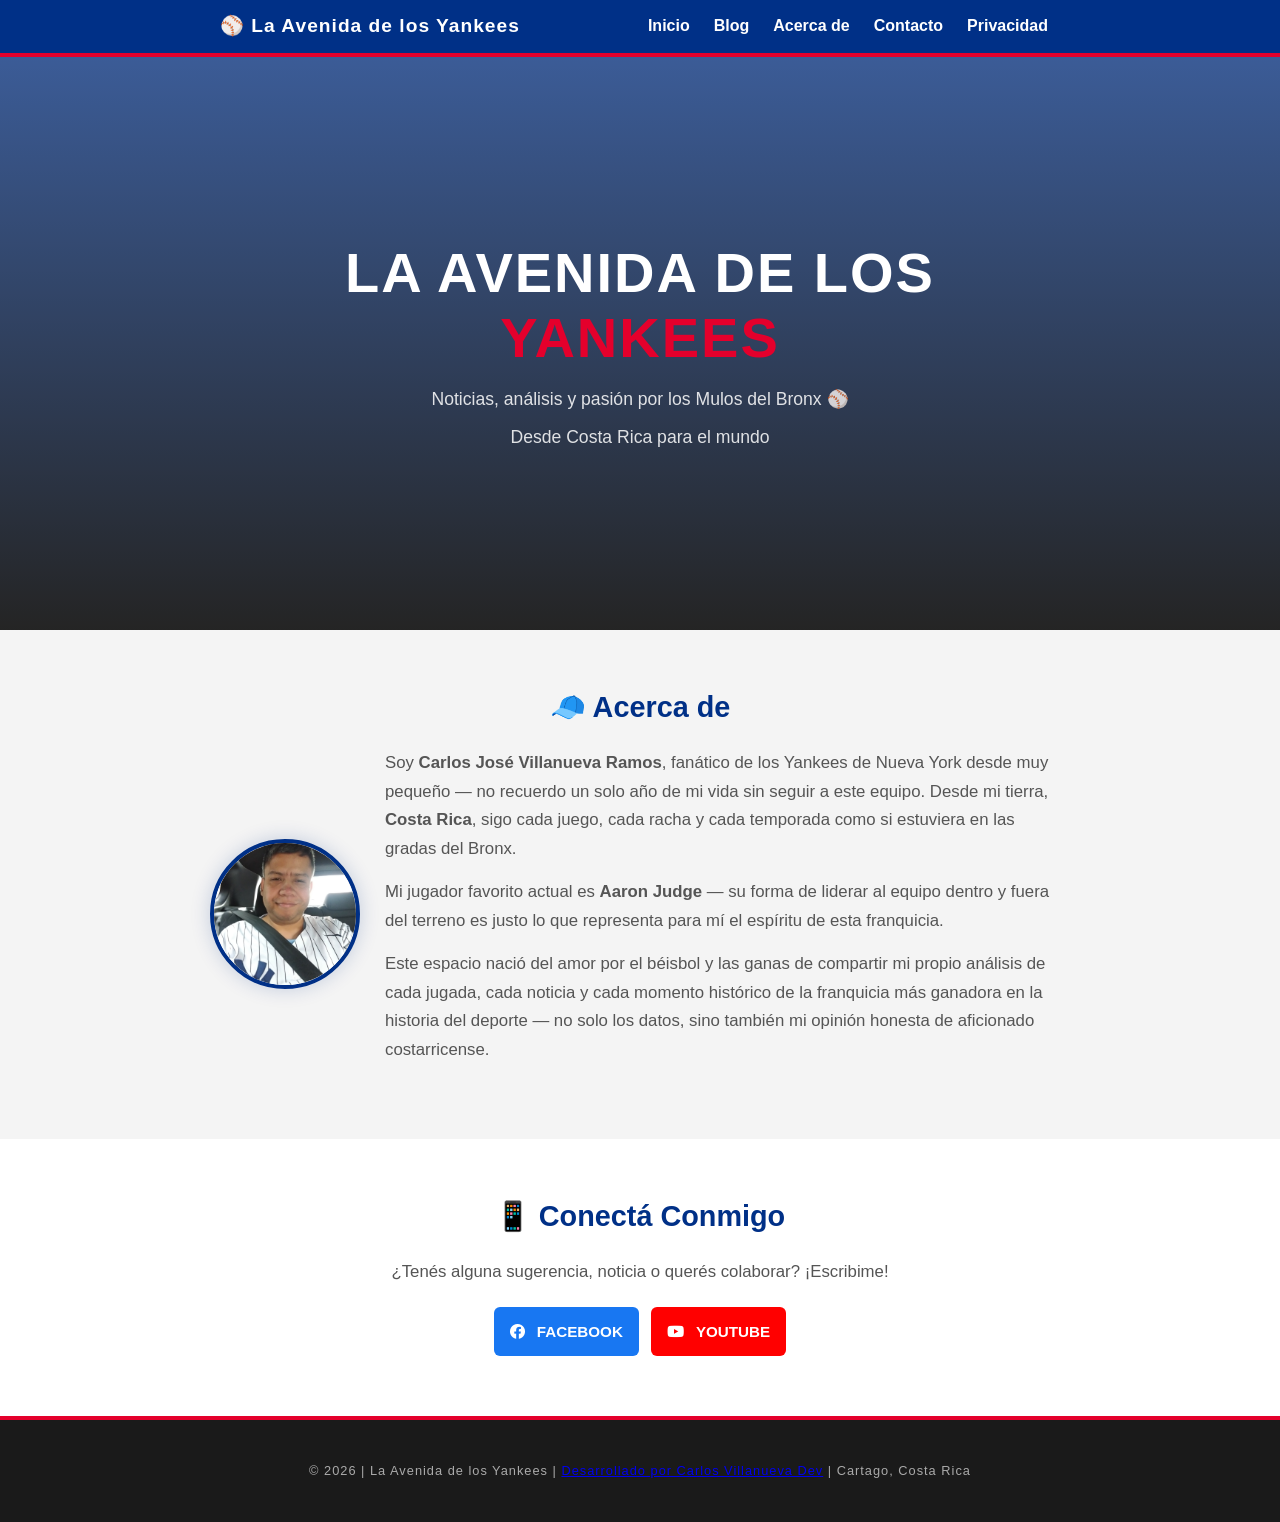
==== commit c1a474d5: "Nuevas actualizaciones Nuevas actualizaciones" ====
--- a/index.html
+++ b/index.html
@@ -24,7 +24,8 @@
         <div class="container">
             <p class="logo">⚾ La Avenida de los Yankees</p>
             <nav>
-                <a href="#blog">Blog</a>
+                <a href="index.html">Inicio</a>
+                <a href="blog.html">Blog</a>
                 <a href="#acerca">Acerca de</a>
                 <a href="#contacto">Contacto</a>
                 <a href="privacidad.html">Privacidad</a>
@@ -41,436 +42,6 @@
             </div>
         </div>
     </section>
-
-    <section id="blog">
-    <div class="container">
-        <h2>📰 Últimas del Bronx</h2>
-        <div class="blog-grid">
-
-            <article class="blog-card">
-                <div class="autor">
-                    <img src="Carlos-Developer-Yankees.png" alt="Carlos Villanueva" class="autor-foto">
-                    <div>
-                        <p class="autor-nombre">Carlos José Villanueva Ramos</p>
-                        <p class="autor-fecha">📅 27 de agosto 2026</p>
-                    </div>
-                </div>
-                <h3>⚾ "Es un fracaso": Los Rays barren a los Yankees y extienden la sequía a 17 temporadas</h3>
-                <img src="Ben-Rice-New-York-Yankees.jpg" alt="Ben Rice New York Yankees" class="noticia-img-chica">
-                <p>Se acabó el sueño del campeonato para los Yankees de Nueva York.</p> 
-                <p>Con una derrota 4-3 ante los Rays de Tampa Bay en el Juego 3 de la Serie Divisional, los Bombarderos del Bronx cayeron barridos en su propio estadio, extendiendo la dolorosa sequía de títulos de Serie Mundial a 17 largas temporadas (la última conquista fue en 2009).</p>
-                <p>Las palabras en el vestidor post-partido no tuvieron anestesia.</p> 
-                <p>Ben Rice fue directo al grano: "En lo que a mí respecta, es un fracaso ya que no pudimos hacer el trabajo...</p> 
-                <p>Nos superaron en pitcheo y en bateo, es así de simple".</p> 
-                <p>La jugada clave del encuentro llegó en la sexta entrada cuando Victor Mesa Jr. le conectó un jonrón de dos carreras a Max Fried para tomar la ventaja.</p> 
-                <p>En el cierre de ese mismo inning, Anthony Volpe pegó un batazo profundo que inicialmente se cantó como jonrón del empate, pero tras la revisión de los umpires se determinó interferencia del fanático, dejándolo en un doble impulsor.</p>
-                <p>Con una nómina astronómica de más de $308 millones de dólares y habiendo ganado 93 juegos en la temporada regular, los Yankees no pudieron sostener ninguna ventaja durante los 27 episodios de toda la serie.</p> 
-                <p>El vestidor visitante del Yankee Stadium volvió a ser la fiesta de otro equipo, dejando a la fanaticada neoyorquina con una mezcla de rabia e incertidumbre de cara a un invierno donde se exigen cambios profundos.</p>
-               <p>Fuente Bryan Hoch MLB/Yankees</p>
-               <blockquote class="twitter-tweet"><p lang="en" dir="ltr">&quot;Sorry that we weren't able to get the job done. Appreciate them being by our side through it all.&quot;Ben Rice shares his message to Yankees fans after the ALDS loss. https://t.co/XBbdx3SP6j</p>&mdash; YES Network (@YESNetwork) <a href="https://x.com/YESNetwork/status/2108059103343886821?ref_src=twsrc%5Etfw">October 8, 2026</a></blockquote><script async src="https://platform.x.com/widgets.js" charset="utf-8"></script>
-            </article>
-
-            <article class="blog-card">
-           <div class="autor">
-            <img src="Carlos-Developer-Yankees.png" alt="Carlos Villanueva" class="autor-foto">
-            <div>
-                <p class="autor-nombre">Carlos José Villanueva Ramos</p>
-                <p class="autor-fecha">📅 12 de octubre 2026</p>
-            </div>
-           </div>
-           <h3>⚾Tensión en el Bronx: Jazz Chisholm Jr. fuera del lineup titular pero expresa su deseo de seguir siendo Yankee</h3>
-           <img src="Jazz-Chischolom-New-York-Yankees.webp" alt="jazz chisholm jr New York Yankees" class="noticia-img-chica">
-           <p>Llegó el Juego 3 de la Serie Divisional con la espalda contra la pared y el manager Aaron Boone tomó una decisión drástica: sentar al estelar segunda base Jazz Chisholm Jr. e ingresar a Anthony Volpe a la alineación titular.</p> 
-           <p>Lo curioso y preocupante fue la falta de comunicación, ya que Chisholm reveló que se enteró de su suplencia al ver la hoja del lineup en el vestidor, sin una charla previa con el manager.</p>
-           <p>El movimiento tuvo sus chispazos; Volpe se fue de 4-2 e incluso le revocaron un jonrón de dos carreras por interferencia de un fanático (dejándolo en doblete).</p> 
-           <p>Chisholm entró como emergente en el séptimo inning fallando con un elevado de foul y recibiendo abucheos de una fanaticada impaciente.</p> 
-           <p>Pese al mal trago de la eliminación y cerrar una temporada donde no alcanzó sus metas personales (.231 AVG, 19 HR, 41 robos en 137 juegos), Jazz dejó en claro su amor por la franquicia:</p>
-          <p>"Crecí siendo fanático de los Yankees en las Bahamas, viendo a Derek Jeter todos los días.</p> 
-          <p>Este es el lugar donde quiero estar.</p> 
-          <p>Tuve años de All-Star y Silver Slugger aquí.</p> 
-          <p>Ver que tal vez termine mi etapa así apesta, pero es parte del negocio", afirmó Chisholm, quien ahora entra a la agencia libre junto a piezas como Trent Grisham y David Bednar.</p>
-          <p><strong><em>Fuente: Bryan Hoch  / yankees.com</em></strong></p>
-        <blockquote class="twitter-tweet"><p lang="en" dir="ltr">&quot;He's the captain. He always steps up and speaks to us.&quot;Jazz Chisholm Jr. on Aaron Judge speaking to the team after the ALDS loss. https://t.co/1nQE3XMUCW</p>&mdash; YES Network (@YESNetwork) <a href="https://x.com/YESNetwork/status/2108048300716794175?ref_src=twsrc%5Etfw">October 8, 2026</a></blockquote><script async src="https://platform.x.com/widgets.js" charset="utf-8"></script>
-
-        </article> 
-
-
-            <article class="blog-card">
-           <div class="autor">
-            <img src="Carlos-Developer-Yankees.png" alt="Carlos Villanueva" class="autor-foto">
-            <div>
-                <p class="autor-nombre">Carlos José Villanueva Ramos</p>
-                <p class="autor-fecha">📅 12 de octubre 2026</p>
-            </div>
-           </div>
-           <h3>⚾Aaron Judge pide a la gerencia de los Yankees ir "All-In" y respalda a Aaron Boone</h3>
-           <img src="Aaron-Judge-espera-salir-de-la-lesion.jpg" alt="Aaron Judge espera salir de la lesión" class="noticia-img-chica">
-           <p>Tras la dolorosa eliminación en la Serie Divisional de la Liga Americana, el capitán de los Yankees, Aaron Judge, alzó la voz desde la banca.</p> 
-           <p>Judge estuvo dos semanas luchando por jugar pese a una molestia en la pantorrilla derecha, pero terminó viendo los cinco juegos de la postemporada sin poder entrar.</p> 
-           <p>Molesto por la eliminación, mandó un mensaje contundente a Hal Steinbrenner y Brian Cashman: hay que hacer lo que sea necesario para armar un equipo campeón.</p>
-           <p>"Somos los Yankees.</p> 
-           <p>Siento que deberían ir 'all in' y conseguir lo que sea necesario.</p> 
-           <p>Si tenemos huecos en el roster o en el personal, hay que salir a buscarlo", declaró el Juez.</p>
-           <p>A pesar de la frustración por no haber jugado más de 100 juegos en la temporada regular por lesiones, Judge fue categórico respaldando al manager Aaron Boone, quien entra al último año de su contrato.</p> 
-           <p>Para Judge, Boone es "el hombre que maneja el barco" y colocó al equipo en la mejor posición posible dada la gran cantidad de bajas.</p> 
-           <p>Aunque en las tribunas del Yankee Stadium retumbaban los cantos pidiendo la salida de Boone, tanto Judge como lanzadores jóvenes como Cam Schlittler mostraron su apoyo total hacia el piloto.</p> 
-           <p>Con agentes libres clave como Jazz Chisholm Jr. y Trent Grisham en el aire, la gerencia bombardeará el mercado en un invierno que promete ser bastante movido para los Bombarderos del Bronx.</p>
-           <p><strong><em>Fuente: Bryan Hoch  / yankees.com</em></strong></p>
-           <blockquote class="twitter-tweet"><p lang="en" dir="ltr">&quot;There's a standard to winning a championship.&quot;Aaron Judge evaluates the 2026 Yankees and what it will take to get over the hump as a team. https://t.co/57XEJ5nBpJ</p>&mdash; YES Network (@YESNetwork) <a href="https://x.com/YESNetwork/status/2108053555433070893?ref_src=twsrc%5Etfw">October 8, 2026</a></blockquote><script async src="https://platform.x.com/widgets.js" charset="utf-8"></script>
-
-        </article> 
-
-         <article class="blog-card">
-           <div class="autor">
-            <img src="Carlos-Developer-Yankees.png" alt="Carlos Villanueva" class="autor-foto">
-            <div>
-                <p class="autor-nombre">Carlos José Villanueva Ramos</p>
-                <p class="autor-fecha">📅 29 de septiembre 2026</p>
-            </div>
-           </div>
-           <h3>⚾Análisis posición por posición: Serie de Comodines de la Liga Americana entre Red Sox y Yankees</h3>
-           <img src="Yankees-vs-RedSox.png" alt="Yankees vs Red Sox" class="noticia-img-chica">
-           <p>Artículo de análisis especializado sobre el clásico de postemporada en «MLB.com«.</p>
-           <p>La rivalidad más enconada del béisbol vuelve a trasladarse a los escenarios de octubre con un choque de pronóstico reservado al mejor de tres partidos, disputado íntegramente en el Bronx, donde los New York Yankees y los Boston Red Sox se miden cara a cara con un boleto a la Serie Divisional de la Liga Americana en juego.</p> 
-           <p>Al desglosar el enfrentamiento posición por posición, se aprecian fortalezas repartidas: los Yankees cuentan con la experiencia de piezas clave como Paul Goldschmidt y la solidez en la receptoría, además del poderío de un Cody Bellinger encendido y la jerarquía de Max Fried en la lomita; en contraparte, los Medias Rojas llegan con maderos pesados como el de Willson Contreras y una profundidad interesante en el bullpen que promete poner contra las cuerdas a los Mulos.</p>
-           <p>Detalles del duelo divisional Históricamente, estos duelos se deciden por detalles mínimos, errores defensivos no forzados o batazos oportunos en la octava entrada.</p> 
-           <p>Con ambos equipos llegando con dinámicas muy particulares tras superar los obstáculos del calendario regular, la serie promete emociones al límite para definir cuál de los dos gigantes del este continuará con vida en el otoño.</p>
-           <p><strong><em>Fuente: MLB.com Staff  / mlb.com</em></strong></p>
-           <div class="enlaces-relacionados">
-           <p><strong>Leer más:</strong></p>
-          <ul>
-            <li><a href="https://www.mlb.com/" target="_blank" rel="noopener noreferrer">MLB</a></li>
-        </ul>
-        </div>
-        <iframe width="100%" height="200" src="https://www.youtube.com/embed/JfrBy__Nw58?si=Ztv_DfMwyCOmnGjU" title="YouTube video player" frameborder="0" allow="accelerometer; autoplay; clipboard-write; encrypted-media; gyroscope; picture-in-picture; web-share" referrerpolicy="strict-origin-when-cross-origin" allowfullscreen></iframe>
-         </article>
-
-
-
-           <article class="blog-card">
-           <div class="autor">
-            <img src="Carlos-Developer-Yankees.png" alt="Carlos Villanueva" class="autor-foto">
-            <div>
-                <p class="autor-nombre">Carlos José Villanueva Ramos</p>
-                <p class="autor-fecha">📅 29 de septiembre 2026</p>
-            </div>
-           </div>
-           <h3>⚾El estatus de la lesión en la pantorrilla de Aaron Judge con los Yankees</h3>
-           <img src="Aaron-Judge-espera-salir-de-la-lesion.jpg" alt="Aaron Judge espera salir de la lesión" class="noticia-img-chica">
-           <p>Artículo de Bryan Hoch sobre la situación física del capitán de los Yankees en «MLB.com«.</p> 
-           <p>Los New York Yankees se han enfrentado al momento más tenso del año con la salud de su superestrella y capitán, Aaron Judge, quien ha estado luchando contrarreloj para recuperarse de una distensión moderada en el músculo sóleo de la pantorrilla derecha, una lesión que normalmente requiere de al menos tres semanas completas de sanación rigurosa.</p> 
-           <p>A pesar de los riesgos evidentes y de lo agresivo que ha sido el proceso de rehabilitación —que incluyó inyecciones de plasma rico en factores de crecimiento y trabajos en cinta antigravedad—, el jardinero se muestra optimista sobre sus posibilidades de entrar en el roster para la Serie de Comodines frente a los Medias Rojas de Boston.</p> 
-           <p>Boone y el cuerpo médico evalúan paso a paso su evolución mientras el toletero insiste en que, una vez recibido el alta, su intención es volver directamente a patrullar el jardín derecho y aportar el poder descomunal que lo caracteriza.</p> 
-           <p>Panorama médico de Judge</p> 
-           <p>Aunque Judge se perdió buena parte de la recta final del calendario regular, su presencia en la dinámica del equipo alienta las esperanzas de los Bombarderos del Bronx.</p> 
-           <p>La gerencia y el cuerpo técnico saben que arriesgarlo demasiado pronto con lleva peligro, pero el propio jugador ha dejado claro que comprende los riesgos y está dispuesto a asumirlos con tal de guiar a su novena en el diamante del Bronx.</p>
-           <p><strong><em>Fuente: Bryan Hoch  / yankees.com</em></strong></p>
-           <div class="enlaces-relacionados">
-           <p><strong>Leer más:</strong></p>
-          <ul>
-            <li><a href="https://www.mlb.com/yankees/news/" target="_blank" rel="noopener noreferrer">Yankees de Nueva York</a></li>
-        </ul>
-        </div>
-        
-         </article>
-
-
-
-
-
-            <article class="blog-card">
-           <div class="autor">
-            <img src="Carlos-Developer-Yankees.png" alt="Carlos Villanueva" class="autor-foto">
-            <div>
-                <p class="autor-nombre">Carlos José Villanueva Ramos</p>
-                <p class="autor-fecha">📅 21 de septiembre 2026</p>
-            </div>
-           </div>
-           <h3>⚾los Yankees enfrentan una "tarea titánica" tras quedar a seis juegos de los Rays</h3>
-           <img src="new-york-yankees.jpg" alt="Logo de los New York Yankees" class="noticia-img-chica">
-           <p>llegar a las últimas semanas del calendario con la necesidad de recortar una diferencia abismal obliga al equipo a desgastar a sus mejores relevistas en situaciones límite.</p>
-           <p>El equipo de los Yankees acaba de sufrir una derrota por 8-4 ante los Diamondbacks —marcada por un grand slam en contra y un bache ofensivo tras la salida del abridor rival— que los deja a seis juegos completos de la cima del Este de la Liga Americana a falta de siete fechas.</p>
-           <p>La idea de fondo es simple: en vez de llegar holgados a la última semana para definir el título divisional, los neoyorquinos encaran un escenario adversos donde el margen de error se redujo a cero.</p>
-           <p>Los bates jóvenes respondieron con destellos de poder —incluyendo cuadrangulares consecutivos de larga distancia de los novatos George Lombard Jr. y Spencer Jones—, pero el bullpen terminó cediendo bajo el peso de la alta carga de trabajo acumulada durante todo el año.</p>
-           <p>Desgaste del relevo: brazos fundamentales como el de Brent Headrick, quien acumula casi 80 apariciones en la temporada, acusan el impacto de la fatiga con una leve caída en la velocidad de sus lanzamientos.</p>
-           <p>Reajuste de rotación: el mánager Aaron Boone adelantó que utilizarán los últimos encuentros para dar respiro a los brazos castigados y comenzar a perfilar la estrategia de playoffs.</p>
-           <p>Enfoque táctico: el objetivo inmediato pasó de asegurar el campeonato de división a ganar los partidos restantes para recuperar la confianza colectiva.</p>
-           <p>Cierre en casa: el equipo buscará pasar la página rápidamente de su gira como visitantes (cerrada con marca de 47-34) para encarar los últimos duelos en el Bronx.</p>
-           <p>El artículo aclara algo importante: esta distancia en la tabla no descalifica al equipo de la postemporada, pero sí redefine drásticamente su camino, empujándolos probablemente hacia una Serie de Comodines en lugar de un descanso directo.</p>
-           <p>Eso significa que el cierre de la campaña regular funcionará más como un banco de pruebas y un espacio de recuperación física que como una pelea táctica por el banderín divisional.</p>
-           <p><strong><em>Fuente: Bryan Hoch  / yankees.com</em></strong></p>
-           <div class="enlaces-relacionados">
-           <p><strong>Leer más:</strong></p>
-          <ul>
-            <li><a href="https://www.mlb.com/yankees/news/" target="_blank" rel="noopener noreferrer">Yankees de Nueva York</a></li>
-        </ul>
-        </div>
-        <iframe width="100%" height="200" src="https://www.youtube.com/embed/JfrBy__Nw58?si=Ztv_DfMwyCOmnGjU" title="YouTube video player" frameborder="0" allow="accelerometer; autoplay; clipboard-write; encrypted-media; gyroscope; picture-in-picture; web-share" referrerpolicy="strict-origin-when-cross-origin" allowfullscreen></iframe>
-         </article>
-
-
-
-         <article class="blog-card">
-           <div class="autor">
-            <img src="Carlos-Developer-Yankees.png" alt="Carlos Villanueva" class="autor-foto">
-            <div>
-                <p class="autor-nombre">Carlos José Villanueva Ramos</p>
-                <p class="autor-fecha">📅 21 de septiembre 2026</p>
-            </div>
-           </div>
-           <h3>⚾ los Yankees encienden las alarmas con Clarke Schmidt tras un susto en el bíceps</h3>
-           <img src="Clarke-Schmidt.jpg" alt="Clarke Schmidt jugador de los New York Yankees" class="noticia-img-chica">
-           <p>El lanzador derecho de los Yankees, Clarke Schmidt, acaba de interrumpir su rutina previa a entrar en la sexta entrada de un partido contra los Diamondbacks tras experimentar una sensación de "calambre" localizada cerca de su bíceps derecho.</p>
-           <p>La idea de fondo es simple: en vez de forzar el brazo y arriesgar una recaída grave tras su regreso de la operación Tommy John, el cuerpo técnico y el propio jugador optaron por una medida inmediata de precaución retirándolo del terreno.</p>
-           <p>Los médicos evaluaron la zona de inmediato en el Chase Field, descartando daños estructurales en el codo o el hombro antes de programar revisiones más exhaustivas al regresar a Nueva York.</p>
-           <p>Así funciona en la práctica:</p>
-           <p>Acción preventiva: Schmidt detuvo el calentamiento por propia iniciativa al notar rigidez, evitando someter la articulación a un esfuerzo innecesario.</p>
-           <p>Pruebas iniciales favorables: el mánager Aaron Boone confirmó que el lanzador superó de forma aceptable las primeras evaluaciones de fuerza posteriores al incidente.</p>
-           <p>Monitoreo en Nueva York: el cuerpo médico del equipo lo examinará en profundidad apenas la delegación regrese a casa para descartar cualquier complicación mayor.</p>
-           <p>Planes de postemporada intactos: la franquicia mantiene la intención de utilizarlo como una pieza clave dentro del bullpen para octubre, siempre y cuando los exámenes confirmen el diagnóstico preliminar.</p>
-           <p>El artículo aclara algo importante: esto no representa una lesión estructural nueva, sino un episodio aislado de fatiga o calambre derivado del proceso gradual de reacondicionamiento físico tras meses de inactividad quirúrgica.</p>
-           <p>Eso significa que, si los estudios en Nueva York salen bien, el lanzador podrá retomar su puesta a punto en los pocos días que restan antes de que arranquen los cruces eliminatorios.</p>
-           <blockquote class="twitter-tweet"><p lang="en" dir="ltr">&quot;Nothing structural, it was more precautionary.&quot;<br><br>- Clarke Schmidt on stopping his bullpen warmup due to bicep cramps <a href="https://t.co/qAEHKAxf1k">pic.twitter.com/qAEHKAxf1k</a></p>&mdash; YES Network (@YESNetwork) <a href="https://x.com/YESNetwork/status/2101813578294517925?ref_src=twsrc%5Etfw">September 20, 2026</a></blockquote> <script async src="https://platform.x.com/widgets.js" charset="utf-8"></script>
-           <p><strong><em>Fuente: Bryan Hoch  / yankees.com</em></strong></p>
-           <div class="enlaces-relacionados">
-           <p><strong>Leer más:</strong></p>
-          <ul>
-            <li><a href="https://www.mlb.com/yankees/news/" target="_blank" rel="noopener noreferrer">Yankees de Nueva York</a></li>
-            <li><a href="https://www.mlb.com/player/clarke-schmidt-657376" target="_blank" rel="noopener noreferrer">Clarke Schmidt</a></li>
-        </ul>
-        </div>
-        <iframe width="100%" height="200" src="https://www.youtube.com/embed/JfrBy__Nw58?si=Ztv_DfMwyCOmnGjU" title="YouTube video player" frameborder="0" allow="accelerometer; autoplay; clipboard-write; encrypted-media; gyroscope; picture-in-picture; web-share" referrerpolicy="strict-origin-when-cross-origin" allowfullscreen></iframe>
-         </article>
-
-<article class="blog-card">
-           <div class="autor">
-            <img src="Carlos-Developer-Yankees.png" alt="Carlos Villanueva" class="autor-foto">
-            <div>
-                <p class="autor-nombre">Carlos José Villanueva Ramos</p>
-                <p class="autor-fecha">📅 21 de septiembre 2026</p>
-            </div>
-           </div>
-           <h3>⚾ los Yankees se preparan para cerrar la temporada regular en el quinto puesto del Power Ranking de MLB</h3>
-           <img src="new-york-yankees.jpg" alt="New York Yankees" class="noticia-img-chica">
-           <p>El problema esta temporada de los Yankees ha sido durante gran parte del año se asumió que si Aaron Judge se lesionaba por un período prolongado, el equipo se derrumbaría por completo en una de las divisiones más duras de la liga.</p>
-           <p>El equipo de colaboradores de MLB.com acaba de publicar la última actualización del Power Ranking de la temporada regular 2026, ubicando a los Yankees en el quinto puesto general, destacando cómo lograron sostenerse gracias a un fantástico cuerpo de lanzadores (incluyendo a figuras como Cam Schlittler en la pelea por el Cy Young) a pesar de estar ahora a seis juegos de la cima.</p>
-           <p>La idea de fondo es simple: en vez de depender exclusivamente del poderío ofensivo, Nueva York ha sabido reinventarse con profundidad en el pitcheo, aunque la recta final los obligue a remar contra la corriente de cara a octubre.</p>
-           <p>Los analistas repasan el rendimiento de cada franquicia en el tramo final, evaluando el impacto de las lesiones, el esfuerzo de los novatos y las expectativas reales de cara a los playoffs.</p>
-           <p>Así funciona en la práctica:</p>
-           <p>Balance de temporada: a pesar de los altibajos recientes, el equipo aseguró un récord sólido fuera de casa (47-34) y se mantiene firme en la zona de postemporada.</p>
-           <p>El factor Judge: aunque el pitcheo ha respondido con creces, el destino competitivo del equipo sigue atado a la salud y el rendimiento de su capitán.</p>
-           <p>Cierre exigente: el calendario inmediato incluye series cruciales para definir si evitan la ronda de comodines o si terminan cediendo el título divisional ante los Rays.</p>
-           <p>El artículo aclara algo importante: estas clasificaciones definitivas buscan rescatar lo positivo de cada organización —incluso de las que quedaron fuera—, señalando el techo que alcanzó cada equipo durante los momentos cumbre del año.</p>
-           <p>Eso significa que el quinto puesto no es solo un número frío, sino el reflejo de una consistencia competitiva que los posiciona como un rival peligroso sin importar el formato de eliminatorias que les toque afrontar.</p>
-           <p><strong><em>Fuente: equipo de colaboradores de MLB / MLB.com</em></strong></p>
-           <div class="enlaces-relacionados">
-           <p><strong>Leer más:</strong></p>
-          <ul>
-            <li><a href="https://www.mlb.com/yankees/news/" target="_blank" rel="noopener noreferrer">Yankees de Nueva York</a></li>
-        </ul>
-        </div>
-        <iframe width="100%" height="200" src="https://www.youtube.com/embed/JfrBy__Nw58?si=Ztv_DfMwyCOmnGjU" title="YouTube video player" frameborder="0" allow="accelerometer; autoplay; clipboard-write; encrypted-media; gyroscope; picture-in-picture; web-share" referrerpolicy="strict-origin-when-cross-origin" allowfullscreen></iframe>
-         </article>
-
-
-
-
-         <article class="blog-card">
-           <div class="autor">
-            <img src="Carlos-Developer-Yankees.png" alt="Carlos Villanueva" class="autor-foto">
-            <div>
-                <p class="autor-nombre">Carlos José Villanueva Ramos</p>
-                <p class="autor-fecha">📅 11 de septiembre 2026</p>
-            </div>
-           </div>
-           <h3>⚾ El clásico de subway que unió al dolor y a la alegría en el Bronx</h3>
-           <img src="Cody-Bellinger-Yankees-de-Nueva-York.jpg" alt="Cody Bellinger Yankees de Nueva York" class="noticia-img-chica">
-           <p><strong>El primer juego de la serie de tres contra los Mets</strong> llegó cargado de emoción.</p> 
-           <p>Se cumplían 25 años del atentado a las Torres Gemelas, y en el Yankee Stadium el ambiente se sintió distinto desde antes del primer lanzamiento:</p> 
-           <p>gorras del cuerpo de bomberos en los casilleros, y una corona conmemorativa que Aaron Boone, Aaron Judge y Gerrit Cole llevaron esa tarde hasta el Monument Park.</p>
-           <p>Ya con el partido en marcha, quien se robó la noche fue <strong>Cody Bellinger.</strong></p> <p>Su jonrón de tres carreras en la segunda entrada terminó siendo la diferencia en el triunfo 6-4 sobre los Mets, pero para él este batazo tuvo un peso extra:</p> <p>su padre, Clay, fue Yankee en el 2001 y terminó convirtiéndose en bombero después de colgar los spikes.</p> 
-           <p>Bellinger lo resumió así:</p>
-           <p>"Es un día para estar agradecido", dijo Bellinger.</p>
-           <p>Fue su jonrón número 14 de la temporada, y sin dudas uno de los más especiales por todo lo que representaba la fecha.</p>
-           <p>El otro protagonista de la noche fue <strong>Ben Rice</strong>, quien conectó su vuelacercas número 37 — el más alto en todo el róster de los Mulos del Bronx esta temporada.</p> <p>Con este triunfo, los Yankees se mantienen firmes en la pelea por el primer comodín de la Liga Americana, presionando de cerca a los Red Sox.</p> 
-           <p>Rice contó cómo vivió ese momento:</p>
-           <p>"No hay nada mejor que eso", dijo Rice sobre los cánticos de 'USA' en las gradas.</p>
-           <p>El resto del equipo también aportó lo suyo: Luis García Jr. tuvo una noche perfecta con tres hits, mientras que Carlos Rodón firmó su salida más larga de la temporada, permitiendo apenas dos carreras en 6 y 1/3 entradas.</p> 
-           <p>En defensa, Brent Headrick evitó una hecatombe al atrapar una línea de Francisco Lindor que iba directo al jardín central con las bases llenas.</p>
-           <p><strong>Mi análisis:</strong> Más allá del resultado, este partido demostró por qué el béisbol sigue siendo ese espacio que junta a la gente incluso en las fechas más difíciles.</p> <p>Y para los Yankees, ganar de esta manera —con un hijo de un exjugador del 2001 como héroe— justo en esta serie contra los Mets, le suma un valor extra a la temporada.</p>
-           <p>Con este envión, el equipo llega con impulso a lo que viene siendo una recta final muy peleada por el comodín.</p>
-           <p><strong><em>Fuente: MLB.com / Bryan Hoch</em></strong></p>
-           <div class="enlaces-relacionados">
-           <p><strong>Leer más:</strong></p>
-          <ul>
-            <li><a href="https://www.mlb.com/yankees/news" target="_blank" rel="noopener noreferrer">Yankees de Nueva York</a></li>
-            <li><a href="https://www.mlb.com/player/641355" target="_blank" rel="noopener noreferrer">Cody Bellinger</a></li>
-         </ul>
-        </div>
-        <blockquote class="twitter-tweet"><p lang="en" dir="ltr">THREE-RUN HOMER CODY BELLINGER! 4-1 YANKS! <a href="https://t.co/EqFNPbHoqZ">pic.twitter.com/EqFNPbHoqZ</a></p>&mdash; Talkin&#39; Yanks (@TalkinYanks) <a href="https://x.com/TalkinYanks/status/2098558985372578213?ref_src=twsrc%5Etfw">September 11, 2026</a></blockquote> <script async src="https://platform.x.com/widgets.js" charset="utf-8"></script>
-        <blockquote class="twitter-tweet"><p lang="en" dir="ltr">Ben Rice extends the <a href="https://x.com/Yankees?ref_src=twsrc%5Etfw">@Yankees</a> lead! <a href="https://t.co/aDMVKe82Or">pic.twitter.com/aDMVKe82Or</a></p>&mdash; MLB (@MLB) <a href="https://x.com/MLB/status/2098569701173367045?ref_src=twsrc%5Etfw">September 12, 2026</a></blockquote> <script async src="https://platform.x.com/widgets.js" charset="utf-8"></script>
-        <iframe width="100%" height="200" src="https://www.youtube.com/embed/JfrBy__Nw58?si=Ztv_DfMwyCOmnGjU" title="YouTube video player" frameborder="0" allow="accelerometer; autoplay; clipboard-write; encrypted-media; gyroscope; picture-in-picture; web-share" referrerpolicy="strict-origin-when-cross-origin" allowfullscreen></iframe>
-         </article>
-
-
-             
-            <article class="blog-card">
-                <div class="autor">
-                    <img src="Carlos-Developer-Yankees.png" alt="Carlos Villanueva" class="autor-foto">
-                    <div>
-                        <p class="autor-nombre">Carlos José Villanueva Ramos</p>
-                        <p class="autor-fecha">📅 28 de agosto 2026</p>
-                    </div>
-                </div>
-                <h3>⚾ Yankee de Nueva York vs Red Sox, una rivalidad historica</h3>
-                <img src="new-york-yankees.jpg" alt="New York Yankees" class="noticia-img-chica">
-                <p>La rivalidad más añeja de la MLB se acerca, y nos da la idea de que como se aproxima la Serie entre estos dos grandes equipos Boston vs New York, el mundo del béisbol vuelve a poner de nuevo la mirada en ellos.</p> 
-                <p>Ambas escuadras conocen su propio poder deportivo, y también el odio que se extiende hasta a las aficiones .</p> 
-                <p>El 25 de junio, los Medias Rojas no habían ganado una serie completa contra los Yankees.</p> 
-                <p>En ese momento, nadie lo veía posible por dos razones: se suponía que nadie le ganaba a los del Bronx, el equipo con mejor nivel, y Boston apenas venía de menos a más.</p> 
-                <p>Por eso a los Yankees les pusieron el apodo de 'súper Yankees'.</p> 
-                <p>Pero la sorpresa llegó: Boston ganó esa serie y luego también el comodín.</p> 
-                <p>Desde ese encuentro hasta hoy, Boston le ha ganado 5 de 9 juegos a Nueva York.</p> 
-                <p>Eso significa que los Yankees, para tener ventaja de local en un futuro enfrentamiento de playoffs, necesitarían ganar al menos 3 de los 4 juegos que quedan de la serie regular.</p>
-                <p>Fuente MLB/Yankees</p>
-
-            </article>
-
-
-            
-           <article class="blog-card">
-                <div class="autor">
-                    <img src="Carlos-Developer-Yankees.png" alt="Carlos Villanueva" class="autor-foto">
-                    <div>
-                        <p class="autor-nombre">Carlos José Villanueva Ramos</p>
-                        <p class="autor-fecha">📅 28 de agosto 2026</p>
-                    </div>
-                </div>
-                <h3>⚾ Astros de Houston derrotan a los Yankees y Cole pierde la buena racha</h3>
-                <img src="Gerrit-Cole-jugador-de-los-Yankees-de-Nueva-York.jpg" alt="Gerrit-Cole-jugador-de-los-Yankees-de-Nueva-York." class="noticia-img-chica">
-                <p>El 'as' de los Yankees, Gerrit Cole, no pudo mantener su buena racha ante su antiguo equipo, los Houston Astros, Houston fue el protagonista de cortarle esa racha positiva, en la caída de los Yankees 5-1.</p> 
-                <p>Cole llegaba de cinco aperturas consecutivas permitiendo dos carreras o menos, e iba por la sexta.</p> 
-                <p>En su primer enfrentamiento contra Houston desde el tercer partido de la Serie de Campeonato de la Liga Americana de 2022, permitió tres carreras y seis hits, lanzando 59 de 79 lanzamientos dentro de la zona de strike.</p> 
-                <p>Otorgó una base por bolas y ponchó a cinco bateadores.</p> 
-                <p>Cole tiene actualmente un récord de 7-7 con una efectividad de 3.19 en 17 aperturas esta temporada.</p> 
-                <p>Los Yankees venían de anotar 24 carreras en sus últimos 3 encuentros antes de este partido contra Houston, y Cole espera retomar su buena racha en la serie contra los Red Sox.</p>
-                <p>Fuente MLB/Yankees</p>
-
-            </article>
-
-           
-           <article class="blog-card">
-                <div class="autor">
-                    <img src="Carlos-Developer-Yankees.png" alt="Carlos Villanueva" class="autor-foto">
-                    <div>
-                        <p class="autor-nombre">Carlos José Villanueva Ramos</p>
-                        <p class="autor-fecha">📅 28 de agosto 2026</p>
-                    </div>
-                </div>
-                <h3>⚾ George Lombard Jr y su mala racha de 6 partidos</h3>
-                <img src="George-Lombard-Jr-jugador-de-los-Yankees-de-Nueva-York.jpg" alt="George-Lombard-Jr-jugador-de-los-Yankees-de-Nueva-York." class="noticia-img-chica">
-                <p>George Lombard Jr., de 21 años, atraviesa una mala racha.</p> 
-                <p>El jueves 27 de agosto volvió a cometer un error, aunque esta vez no fue determinante en la derrota de los Yankees.</p> 
-                <p>Son fallos que debe corregir.</p> 
-                <p>Lombard se une así a una lista incómoda de jugadores con rachas de errores que afectaron a su equipo, como Mark Lewis en 1992 con Cleveland, o Chick Fewster de los Yankees en 1921.</p> 
-                <p>En su caso, ya lleva 6 juegos consecutivos cometiendo al menos un error.</p> 
-                <p>El martes, falló un lanzamiento en un sencillo de José Altuve que Jazz Chisholm Jr. logró atrapar.</p> 
-                <p>El miércoles, un batazo de Walker a 105.2 mph le pegó en el talón del guante.</p> 
-                <p>Y el jueves, no pudo atrapar un lento bote de Yainer Díaz hacia la izquierda.</p> 
-                <p>Pero también aportó: esa misma noche del jueves conectó uno de los batazos más sonoros de los Yankees, un triple en la sexta entrada que aterrizó en el jardín izquierdo-central ante Steven Okert.</p> 
-                <p>De cara a la serie contra los Red Sox, Lombard se muestra entusiasmado y confía en llegar con otra mentalidad para seguir aportando al equipo.</p>
-                <p>Fuente MLB/Yankees</p>
-
-            </article>
-
-            <article class="blog-card">
-                <div class="autor">
-                    <img src="Carlos-Developer-Yankees.png" alt="Carlos Villanueva" class="autor-foto">
-                    <div>
-                        <p class="autor-nombre">Carlos José Villanueva Ramos</p>
-                        <p class="autor-fecha">📅 28 de agosto 2026</p>
-                    </div>
-                </div>
-                <h3>⚾Heliot Ramos se estrena como jonronero con los Yankees en apabullante paliza a Boston</h3>
-                <img src="https://encrypted-tbn0.gstatic.com/images?q=tbn:ANd9GcT-Ah5s4vZXoAfs0xNvLmcvXe6UHhRIBQ9KWfKbC52TCYcyfGS_BadtfdEh&s=10" alt="El Boricua Heliot Ramos celebrando su primer homer run con los Yankees" class="noticia-img-chica">
-                <p>Los Yankees de Nueva York aplastaron 16-1 a los Red Sox de Boston, asegurando así la serie de la temporada regular (7-6) que les daría la ventaja de localía en un eventual cruce de postemporada.</p> <p>El momento más emotivo del encuentro lo protagonizó el jardinero Heliot Ramos, quien conectó un bambinazo de tres carreras para inaugurar su cuenta jonronera vistiendo el uniforme neoyorquino.</p> <p>El batazo impulsó una ofensiva que terminó desbordándose en la octava entrada con nueve anotaciones, incluyendo un hito histórico de Austin Wells al conectar dos cuadrangulares como emergente en un mismo episodio.</p>
-
-                <p>Reacciones y comentarios:</p>
-
-                <p> Heliot Ramos: "Fue muy emotivo. Soy una persona emotiva; siempre muestro lo que siento. Me siento muy bien al rendir para este equipo... Todos estaban entusiasmados conmigo, saben que necesitaba esto. Saben lo duro que he estado trabajando." Además agregó: "Se trata simplemente de saber que pertenezco aquí y que puedo hacerlo en las grandes ligas."</p>
-
-                <p>Aaron Boone (Mánager): "Pensé que iba a dar una voltereta en tercera base. Sin duda, presentíamos que significaba algo... De eso es capaz, para eso está aquí." Sobre el momento del equipo añadió: "Ya casi es septiembre. ¡Vamos a por ello! Vamos a jugar nuestro mejor béisbol en el momento oportuno."</p>
-
-                <p>José Caballero: "De eso somos capaces. Todos lo sabemos aquí. Se trata de que llegue en el momento justo." Sobre Ramos bromeó diciendo que lo han estado "molestando mucho desde que llegó" por haberse "desmayado" de la emoción al correr las bases.</p>
-
-                <p>Will Warren (Pitcher ganador): "No me había dado cuenta de que la serie de la temporada completa también se decidía hoy. Eso fue importantísimo."</p>
-                
-                <blockquote class="twitter-tweet"><p lang="en" dir="ltr">HELIOT RAMOS FIRST YANKEE HOMER BLOWS IT OPEN! 5-0! <a href="https://t.co/k1LQhHpoAN">pic.twitter.com/k1LQhHpoAN</a></p>&mdash; Talkin&#39; Yanks (@TalkinYanks) <a href="https://x.com/TalkinYanks/status/2094139372673093862?ref_src=twsrc%5Etfw">August 30, 2026</a></blockquote> <script async src="https://platform.x.com/widgets.js" charset="utf-8"></script>
-                <p>Fuente MLB/Yankees</p>
-            </article>
-
-            <article class="blog-card">
-                <div class="autor">
-                    <img src="Carlos-Developer-Yankees.png" alt="Carlos Villanueva" class="autor-foto">
-                    <div>
-                        <p class="autor-nombre">Carlos José Villanueva Ramos</p>
-                        <p class="autor-fecha">📅 27 de agosto 2026</p>
-                    </div>
-                </div>
-                <h3>⚾ Actualización: Aaron Judge intensifica su recuperación y viajará a la Costa Oeste con el equipo</h3>
-                <img src="Aaron-Judge-espera-salir-de-la-lesion.jpg" alt="Aaron Judge espera salir de la lesion" class="noticia-img-chica">
-                <p>El capitán de los Yankees, Aaron Judge, dio un paso clave en su proceso de rehabilitación tras sufrir una fractura de costilla a finales de abril.</p> 
-                <p>Judge acompañará a la plantilla en su gira por la Costa Oeste para medirse a los Angels y Padres, viaje que aprovechará para elevar la intensidad de sus entrenamientos, realizar carreras, atrapar batazos e incrementar la práctica de bateo.</p> 
-                <p>Aunque no se prevé su activación inmediata durante la gira, la directiva no descarta su regreso para las series en casa a mediados de septiembre.</p>
-
-                <p>Reacciones y comentarios:</p>
-
-                <p>Aaron Judge: "Siento que si les digo que estoy listo para jugar, creo que todos estamos listos para jugar.</p> 
-                <p>No soy lanzador, soy jugador de posición.</p> 
-                <p>Puedo practicar aquí en la jaula... no creo que vaya a haber mucha competencia." Sobre la inactividad comentó: "Lo más difícil ha sido estar inactivo.</p> 
-                <p>Nos estamos recuperando.</p> 
-                <p>Ahora se trata de aumentar el volumen de entrenamientos."</p>
-
-                <p>Aaron Boone: "Estoy seguro de que se intensificará y será mucho más complejo... Espero que allí empiece a recuperar la velocidad y cosas así.</p> 
-                <p>Participará en los entrenamientos previos al partido y se pondrá más a punto para su regreso."</p>
-                <img src="Aaron-Judge-jugador-de-los-Yankees-de-Nueva-York.jpg" alt="Aaron Judge jugador de los Yankees de Nueva York" class="noticia-img-chica">
-                <blockquote class="twitter-tweet"><p lang="en" dir="ltr">AARON JUDGE ENDS IT 👨‍⚖️<br><br>WALK-OFF HOME RUN IN THE BRONX <a href="https://t.co/yxFisjdpmo">pic.twitter.com/yxFisjdpmo</a></p>&mdash; MLB (@MLB) <a href="https://x.com/MLB/status/2058637498398421471?ref_src=twsrc%5Etfw">May 24, 2026</a></blockquote> <script async src="https://platform.x.com/widgets.js" charset="utf-8"></script>
-               <p>Fuente MLB/Yankees</p>
-            </article>
-
-         
-         
-        
-         
-         
-
-
-
-         
-
-
-            <article class="blog-card">
-                <div class="autor">
-                    <img src="Carlos-Developer-Yankees.png" alt="Carlos Villanueva" class="autor-foto">
-                    <div>
-                        <p class="autor-nombre">Carlos José Villanueva Ramos</p>
-                        <p class="autor-fecha">📅 27 de agosto 2026</p>
-                    </div>
-                </div>
-                <h3>⚾Aaron Judge apunta a regresar en septiembre sin pasar por Ligas Menores</h3>
-                <img src="Aaron-Judge-espera-salir-de-la-lesion.jpg" alt="Aaron Judge espera salir de la lesion" class="noticia-img-chica">
-                <p>Retorno directo al primer equipo:</p> <p>El capitán de los Yankees, Aaron Judge, confía en reintegrarse al roster principal durante el mes de septiembre sin necesidad de hacer una gira de rehabilitación en filiales, asegurando que prefiere aprovechar sus turnos de bateo directamente en las Grandes Ligas.</p>
-                <p>Evolución favorable:</p> <p>Tras perderse varios meses por una fractura de costilla sufrida al zambullirse en abril, Judge ha comenzado a intensificar sus entrenamientos, haciendo carreras al aire libre, atrapando elevados y realizando sus primeros swings en jaula bajo techo.</p>
-                <p>Planes en el jardín derecho: Tanto Judge como el manager Aaron Boone prevén que, una vez recuperado, regrese a defender el jardín derecho con precaución, dejando el puesto de bateador designado libre para alternar a otros jugadores de la plantilla.</p>
-                <img src="Aaron-Judge-jugador-de-los-Yankees-de-Nueva-York.jpg" alt="Aaron Judge jugador de los Yankees de Nueva York" class="noticia-img-chica">
-                <blockquote class="twitter-tweet"><p lang="en" dir="ltr">AARON JUDGE ENDS IT 👨‍⚖️<br><br>WALK-OFF HOME RUN IN THE BRONX <a href="https://t.co/yxFisjdpmo">pic.twitter.com/yxFisjdpmo</a></p>&mdash; MLB (@MLB) <a href="https://x.com/MLB/status/2058637498398421471?ref_src=twsrc%5Etfw">May 24, 2026</a></blockquote> <script async src="https://platform.x.com/widgets.js" charset="utf-8"></script>
-                
-                <p>Fuente MLB/Yankees</p>
-
-            </article>
-
-           
-
 
         </div>
     </div>
